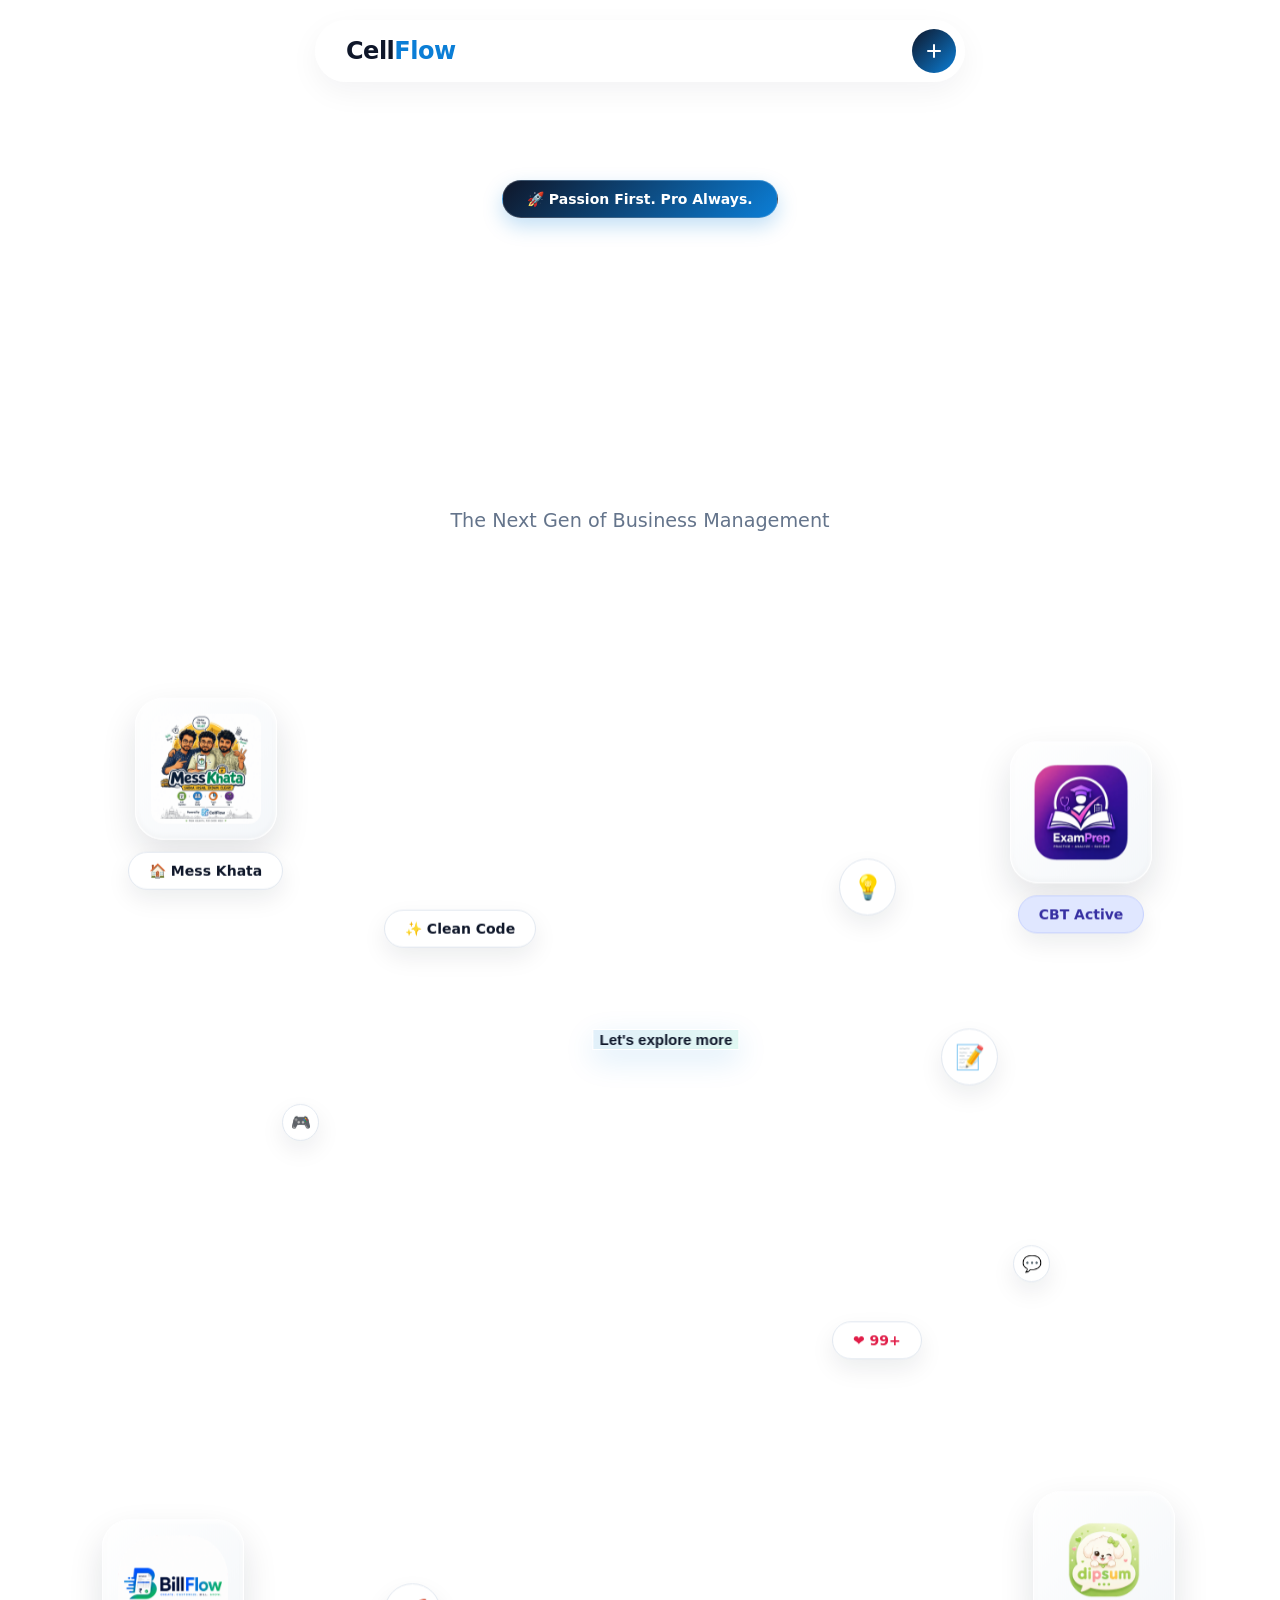
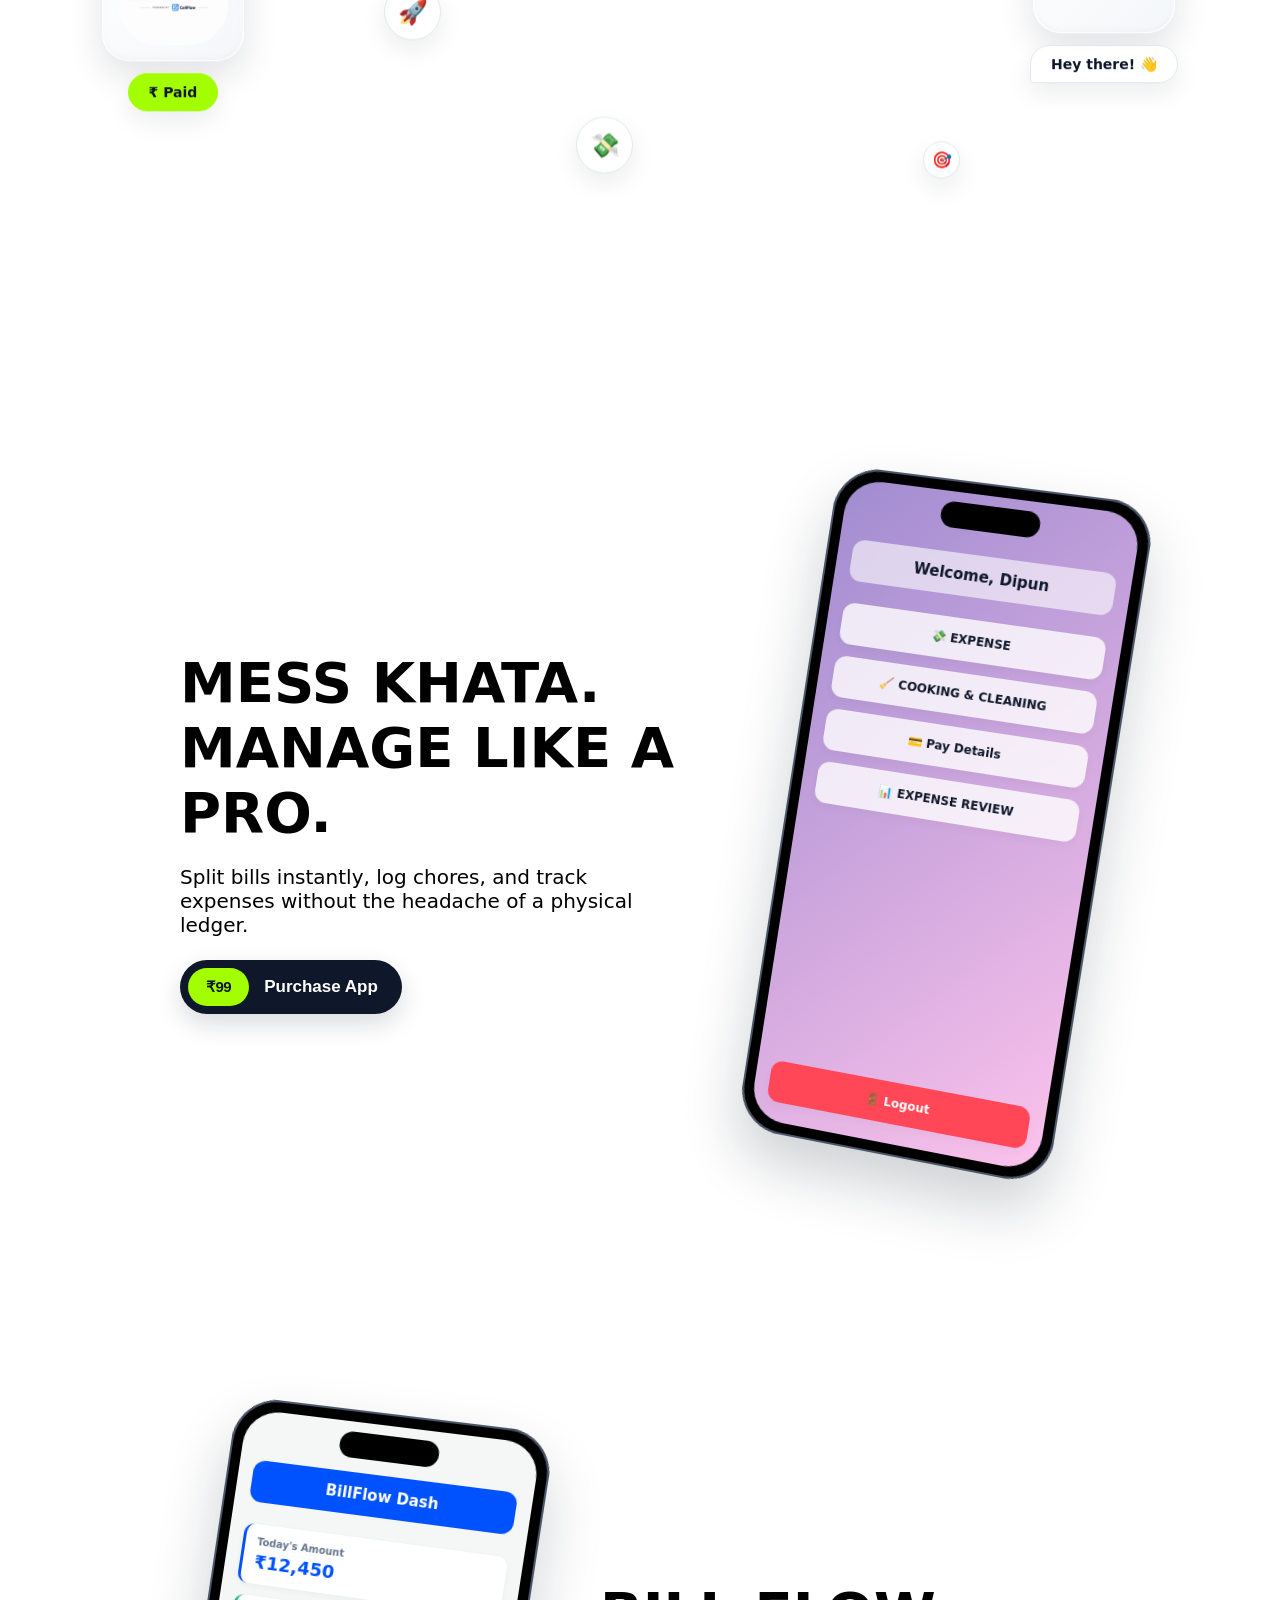
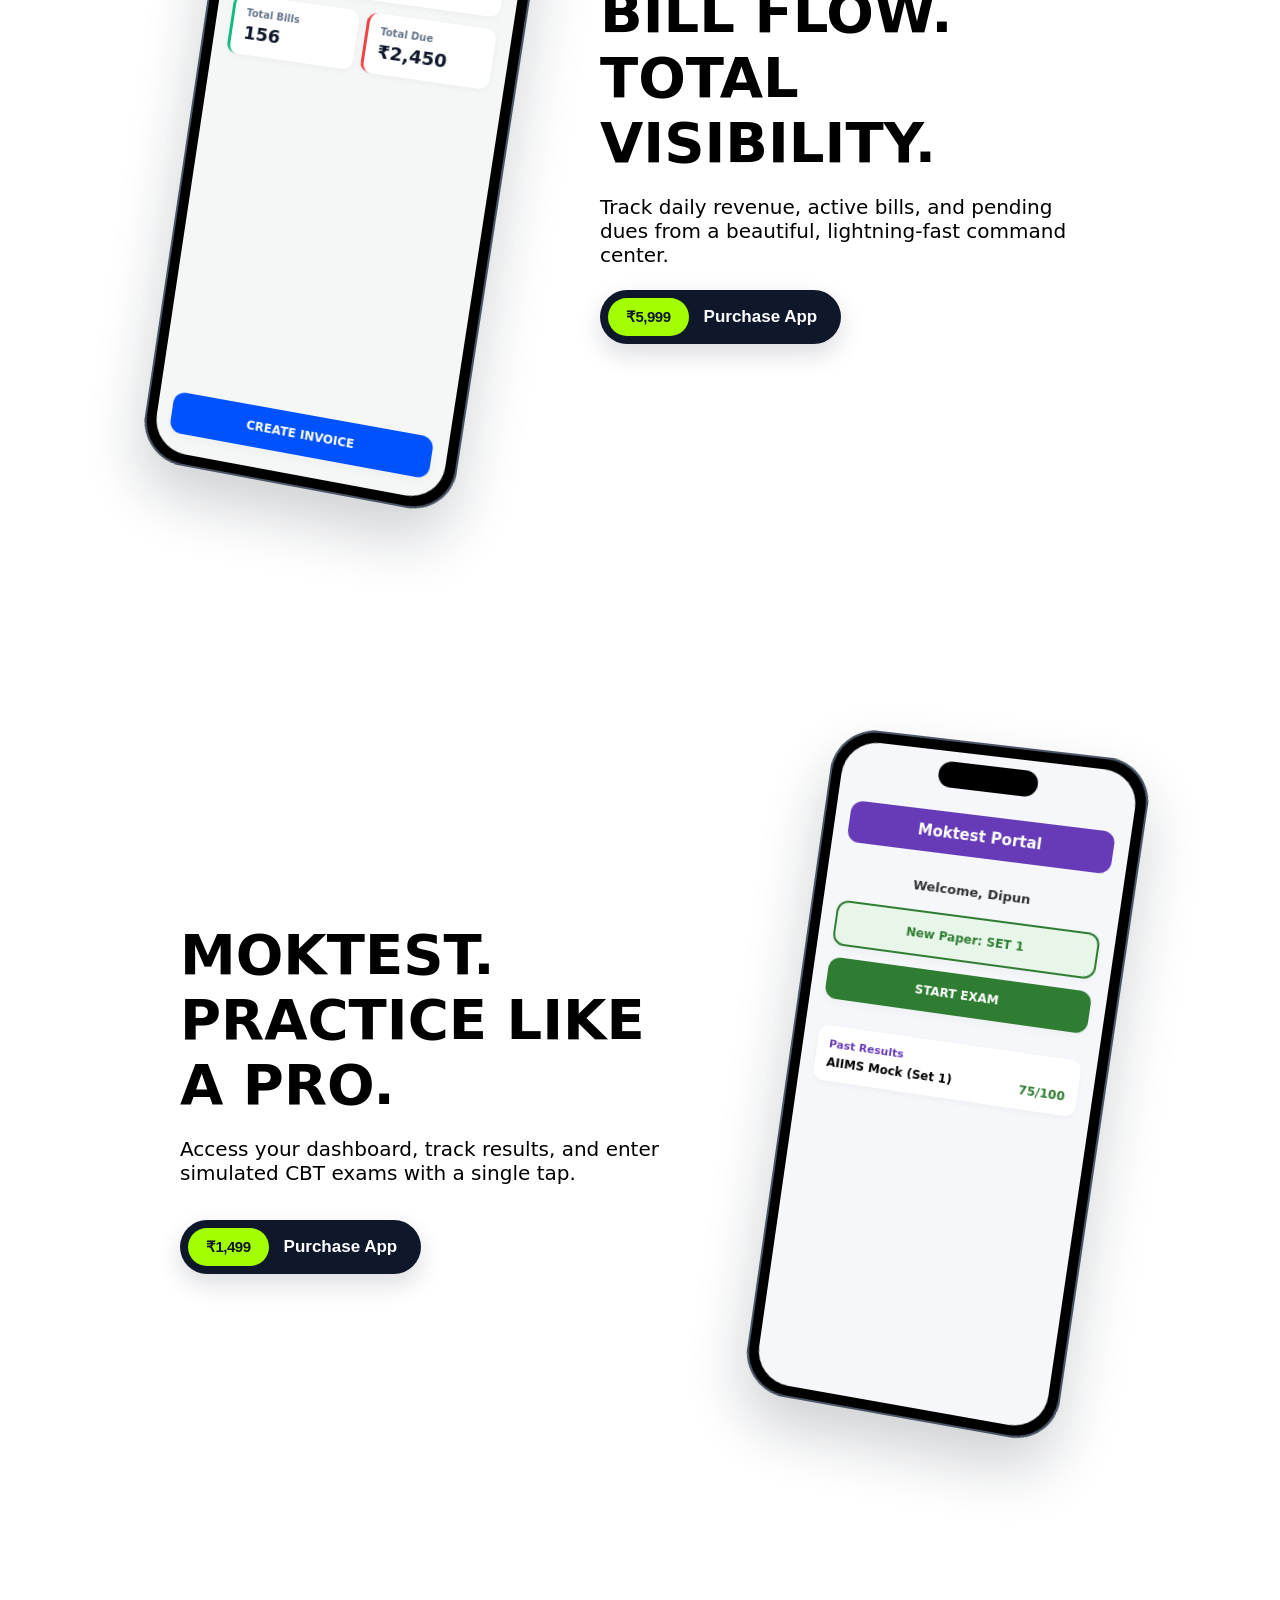
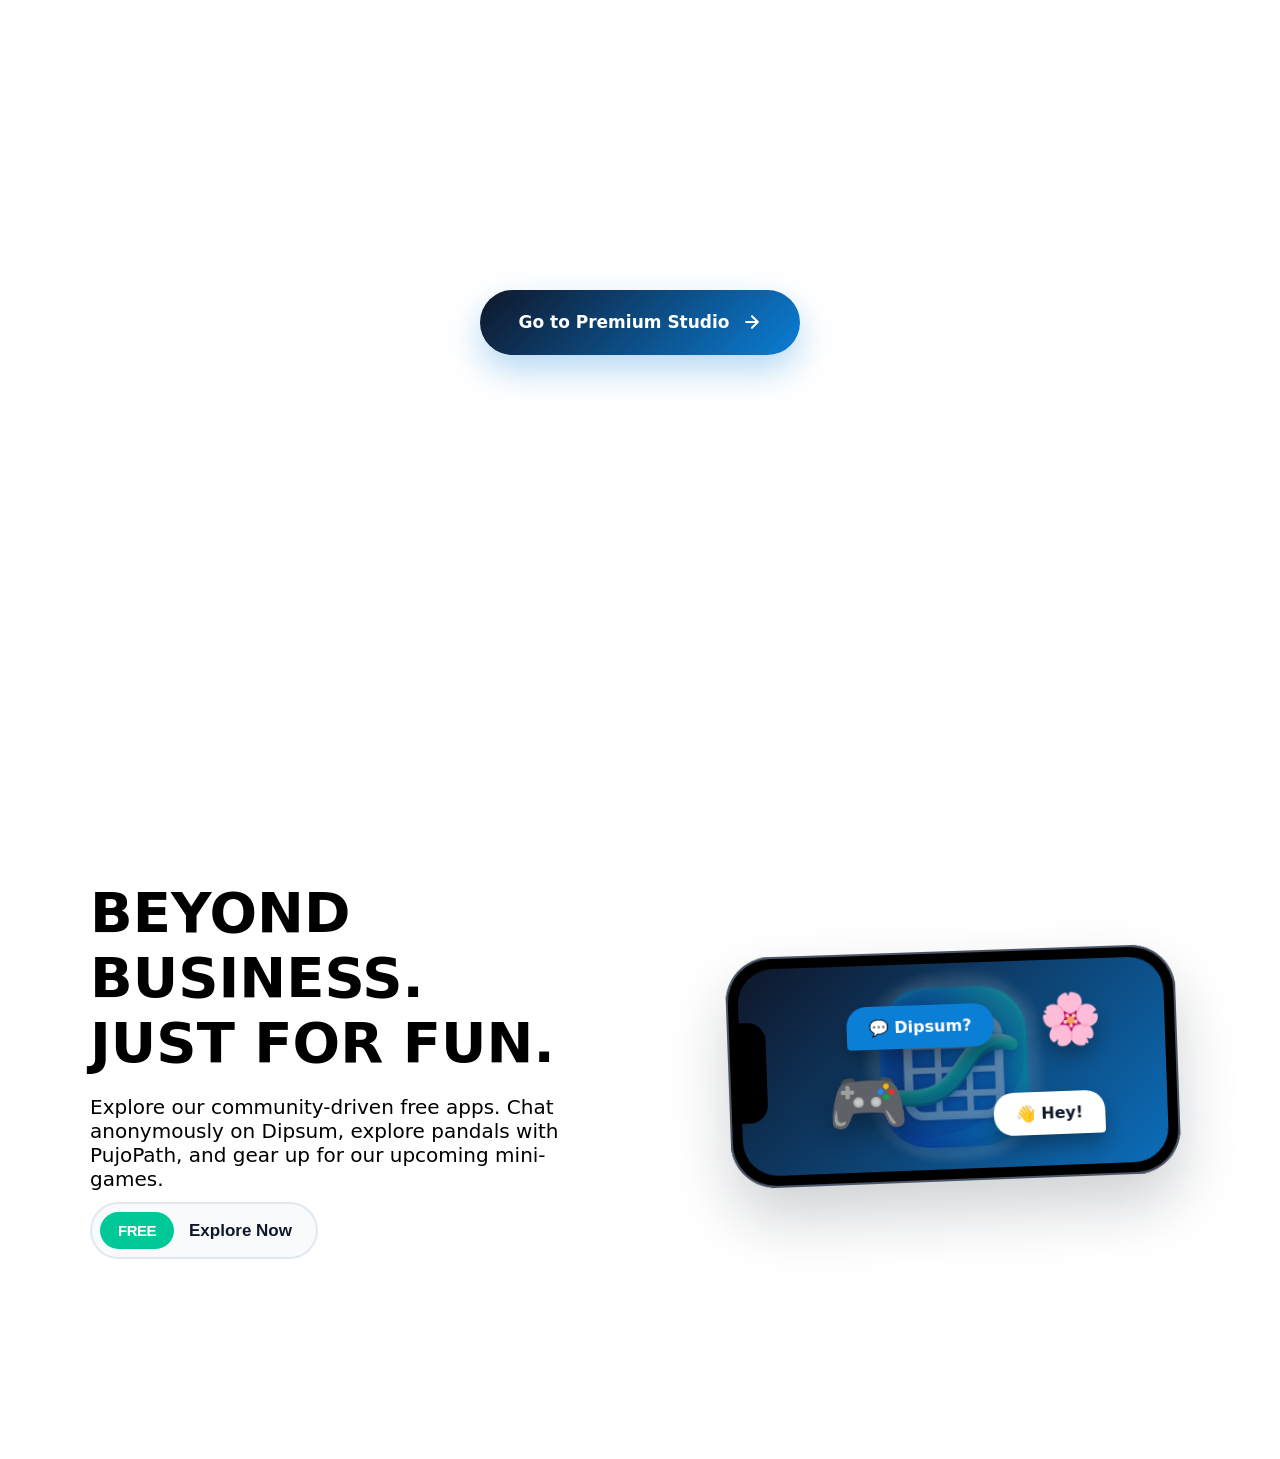
==== index.html @ 916104ba "Update index.html" ====
<!DOCTYPE html>
<html lang="en">
<head>
    <!-- 1. Primary Meta Tags -->
    <meta charset="UTF-8">
    <meta name="viewport" content="width=device-width, initial-scale=1.0, maximum-scale=5.0">
    <title>Cellflow by Dipun | Passionate Web & App Development</title>
    <meta name="title" content="Cellflow by Dipun | Passionate Web & App Development">
    <meta name="description" content="I build minimal, high-performance web applications and progressive web apps (PWAs) like Mess Khata and Bill Flow. Built with passion in Kolkata.">
    <meta name="author" content="Dipun Chakraborty">
    <meta name="keywords" content="Cellflow, Dipun Chakraborty, Web Developer Kolkata, Progressive Web Apps, Mess Khata, Bill Flow, Google Apps Script Developer">
    <meta name="theme-color" content="#ffffff">

    <!-- 2. Favicon -->
    <link rel="icon" type="image/png" href="logo.png">
    <link rel="apple-touch-icon" href="logo.png">

    <!-- 3. Open Graph / Facebook (For rich link previews on WhatsApp, FB, etc.) -->
    <meta property="og:type" content="website">
    <meta property="og:url" content="https://cellflow24.github.io/">
    <meta property="og:title" content="Cellflow by Dipun | Independent Developer">
    <meta property="og:description" content="Explore handcrafted, minimal web applications built for everyday utility.">
    <meta property="og:image" content="https://cellflow24.github.io/logo.png">

    <!-- 4. Twitter -->
    <meta property="twitter:card" content="summary_large_image">
    <meta property="twitter:title" content="Cellflow by Dipun | Independent Developer">
    <meta property="twitter:description" content="Explore handcrafted, minimal web applications built for everyday utility.">
    <meta property="twitter:image" content="https://cellflow24.github.io/logo.png">

    <!-- 5. Stylesheets -->
    <!-- We will link our new minimal CSS file here -->
    <link rel="stylesheet" href="style.css">

    <!-- 6. AI & SEO Structured Data (JSON-LD) -->
    <!-- This tells AI search engines exactly who you are and what you make -->
    <script type="application/ld+json">
    {
      "@context": "https://schema.org",
      "@graph": [
        {
          "@type": "Person",
          "@id": "https://cellflow24.github.io/#person",
          "name": "Dipun Chakraborty",
          "jobTitle": "Independent Software Developer",
          "description": "Passionate developer specializing in web applications and Google Apps Script integrations.",
          "address": {
            "@type": "PostalAddress",
            "addressLocality": "Kolkata",
            "addressCountry": "IN"
          },
          "knowsAbout": ["Progressive Web Apps", "Google Apps Script", "Web Development", "UI/UX Design"]
        },
        {
          "@type": "WebSite",
          "@id": "https://cellflow24.github.io/#website",
          "url": "https://cellflow24.github.io/",
          "name": "Cellflow",
          "description": "A portfolio of high-performance web tools like Mess Khata and Bill Flow.",
          "publisher": {
            "@id": "https://cellflow24.github.io/#person"
          }
        }
      ]
    }
    </script>
</head>
<body>
    <!-- 1. NAVIGATION -->
    <div class="cf-nav-wrapper">
        <nav class="cf-nav-container" id="nav-container">
            <div class="cf-nav-top">
                <!-- Fixed Logo Colors: Navy "Cell" and Blue "Flow" -->
                <div class="cf-logo">
                    <span style="color: var(--cf-navy);">Cell</span><span style="color: var(--cf-blue);">Flow</span>
                </div>
                <button class="cf-nav-toggle" id="nav-toggle" aria-label="Toggle Menu">
                    <span class="cf-icon-plus"></span>
                </button>
            </div>
            
            <div class="cf-nav-menu" id="nav-menu">
                <div class="cf-menu-col">
                    <a href="index.html" class="cf-page-link">Home</a>
                    <!-- Points to the Custom Build state -->
                    <a href="request.html?type=custom" class="cf-page-link">Custom Build</a>
                    <!-- Replaced Pricing with Services, points to Service state -->
                    <a href="request.html?type=service" class="cf-page-link">Services</a>
                </div>
                <div class="cf-menu-col">
                    <div class="cf-menu-label">App Store</div>
                    <a href="appstore.html?filter=premium" class="cf-sub-link cf-page-link">Premium Apps</a>
                    <a href="appstore.html?filter=free" class="cf-sub-link cf-page-link">Free & Fun</a>
                </div>
                <div class="cf-menu-col">
                    <a href="about.html" class="cf-menu-label cf-page-link">Company</a>
                    <a href="about.html#contact" class="cf-sub-link cf-page-link">Contact</a>
                    
                    <!-- SVG Social Icons -->
                    <div class="cf-socials">
                        <!-- Instagram -->
                        <a href="https://www.instagram.com/cellflow24?igsi=MXU5MTR5bnRicXFmcA==" target="_blank" rel="noopener noreferrer" class="cf-social-icon" aria-label="Instagram">
                            <svg viewBox="0 0 24 24" width="22" height="22" stroke="currentColor" stroke-width="2" fill="none" stroke-linecap="round" stroke-linejoin="round">
                                <rect x="2" y="2" width="20" height="20" rx="5" ry="5"></rect>
                                <path d="M16 11.37A4 4 0 1 1 12.63 8 4 4 0 0 1 16 11.37z"></path>
                                <line x1="17.5" y1="6.5" x2="17.51" y2="6.5"></line>
                            </svg>
                        </a>
                        <!-- Facebook -->
                        <a href="https://www.facebook.com/share/1CE8utsk75/" target="_blank" rel="noopener noreferrer" class="cf-social-icon" aria-label="Facebook">
                            <svg viewBox="0 0 24 24" width="22" height="22" stroke="currentColor" stroke-width="2" fill="none" stroke-linecap="round" stroke-linejoin="round">
                                <path d="M18 2h-3a5 5 0 0 0-5 5v3H7v4h3v8h4v-8h3l1-4h-4V7a1 1 0 0 1 1-1h3z"></path>
                            </svg>
                        </a>
                    </div>
                </div>
            </div>
        </nav>
    </div>
    
    <!-- 2. HERO SECTION -->
    <main class="cf-hero">
        <!-- Promotion Badge -->
        <div class="cf-promo-badge">
            🚀 Passion First. Pro Always.
        </div>
    
        <!-- Animated Zappy-Style Motto -->
        <div class="cf-motto-container">
            <div class="cf-motto-slide">Small Ideas.<br>Big Flow.</div>
            <div class="cf-motto-slide">Build. Create.<br>Explore.</div>
            <div class="cf-motto-slide">Passion First.<br>Pro Always.</div>
        </div>
        <span class="motto-sub">The Next Gen of Business Management</span>
    </main>

    <!-- 3. ECOSYSTEM PARALLAX SECTION -->
    <section class="cf-ecosystem">
        
        <!-- Central Core Logo (With Background Glow) -->
        <div class="cf-core-wrapper" id="cf-core-logo">
            <div class="cf-core-glow"></div>
            <img src="logo.png" alt="CellFlow Engine">
        </div>
    
        <!-- Floating Element: Mess Khata -->
        <div class="cf-float-item cf-float-mk" data-speed="0.15">
            <img src="MessKhata-Demo/logo.png" alt="Mess Khata">
            <div class="cf-float-badge">🏠 Mess Khata</div>
        </div>
    
        <!-- Floating Element: Bill Flow -->
        <div class="cf-float-item cf-float-bf" data-speed="-0.1">
            <img src="BillFlow-Demo/logo.png" alt="Bill Flow">
            <div class="cf-float-badge cf-green">₹ Paid</div>
        </div>
    
        <!-- Floating Element: Moktest -->
        <div class="cf-float-item cf-float-mt" data-speed="0.22">
            <img src="Moktest-Demo/logo.png" alt="Moktest">
            <div class="cf-float-badge cf-purple">CBT Active</div>
        </div>
    
        <!-- Floating Element: Dipsum Chat (Fixed Path) -->
        <div class="cf-float-item cf-float-dp" data-speed="-0.18">
            <img src="dipsum-logo.png" alt="Dipsum Chat" onerror="this.src='logo.png'">
            <div class="cf-chat-bubble">Hey there! 👋</div>
        </div>

        <!-- Extra Decorative Floating Elements -->
        <div class="cf-float-item cf-decor cf-decor-1" data-speed="0.28">
            <div class="cf-float-badge">✨ Clean Code</div>
        </div>
        <div class="cf-float-item cf-decor cf-decor-2" data-speed="-0.15">
            <div class="cf-float-badge" style="color: #E11D48;">❤️ 99+</div>
        </div>
        
        <!-- Rotating Emoji Bubbles -->
        <div class="cf-float-item cf-decor cf-decor-3" data-speed="0.35">
            <div class="cf-icon-bubble cf-spin-cw">🚀</div>
        </div>
        <div class="cf-float-item cf-decor cf-decor-4" data-speed="-0.25">
            <div class="cf-icon-bubble cf-spin-ccw">💡</div>
        </div>
        <div class="cf-float-item cf-decor cf-decor-5" data-speed="0.18">
            <div class="cf-icon-bubble cf-spin-cw cf-small-bubble">🎮</div>
        </div>
        <div class="cf-float-item cf-decor cf-decor-6" data-speed="-0.2">
            <div class="cf-icon-bubble cf-spin-ccw">📝</div>
        </div>
        <div class="cf-float-item cf-decor cf-decor-7" data-speed="0.12">
            <div class="cf-icon-bubble cf-spin-cw">💸</div>
        </div>
        <div class="cf-float-item cf-decor cf-decor-8" data-speed="-0.1">
            <div class="cf-icon-bubble cf-spin-ccw cf-small-bubble">💬</div>
        </div>
        <div class="cf-float-item cf-decor cf-decor-9" data-speed="0.22">
            <div class="cf-icon-bubble cf-spin-cw cf-small-bubble">🎯</div>
        </div>
    </section>

    <!-- 4. MOBILE APP SHOWCASE (Mobile First Design) -->
    <section class="cf-mobile-showcase">
        
        <!-- NEW PREMIUM WATER DROP MENU -->
        <div class="cf-water-menu-container" id="cf-water-menu">
            <!-- Expandable Options List -->
            <!-- Expandable Options List -->
            <div class="cf-water-options" id="cf-water-options">
                <a href="faq.html" class="cf-water-opt cf-page-link">❓ FAQ</a>
                <a href="https://wa.me/917501230257" target="_blank" class="cf-water-opt wa-opt">💬 Direct Chat</a>
                <a href="mailto:cellflow24@gmail.com" class="cf-water-opt email-opt">✉️ Email Us</a>
                
                <!-- Updated links here: -->
                <a href="appstore.html?filter=premium" class="cf-water-opt cf-page-link">🛒 Purchase App</a>
                <a href="request.html?type=custom" class="cf-water-opt cf-page-link">🛠️ Custom Built</a>
                
                <a href="appstore.html?filter=free" class="cf-water-opt cf-page-link">🎮 Play Free Games</a>
            </div>
            <!-- Morphing Button -->
            <button class="cf-water-btn" id="cf-water-btn">
                <div class="cf-water-fluid"></div>
                <span class="cf-water-text" id="cf-water-text">Let's explore more</span>
                <span class="cf-water-icon" id="cf-water-icon">👋</span>
            </button>
        </div>

        <!-- APP 1: MESS KHATA -->
        <div class="cf-app-block reveal-block">
            <div class="cf-giant-phone" onclick="window.location.href='MessKhata-Demo/index.html'">
                <div class="cf-phone-notch"></div>
                <div class="cf-phone-screen" style="background: linear-gradient(135deg, #a18cd1 0%, #fbc2eb 100%);">
                    
                    <!-- MK Slide 1: Home -->
                    <div class="cf-css-ui cf-slide active">
                        <h4 class="ui-title">Welcome, Dipun</h4>
                        <div class="ui-btn">💸 EXPENSE</div>
                        <div class="ui-btn">🧹 COOKING & CLEANING</div>
                        <div class="ui-btn">💳 Pay Details</div>
                        <div class="ui-btn">📊 EXPENSE REVIEW</div>
                        <div class="ui-btn-red" style="margin-top: auto;">🚪 Logout</div>
                    </div>
                    
                    <!-- MK Slide 2: Expense -->
                    <div class="cf-css-ui cf-slide">
                        <h4 class="ui-title">💸 Add Expense</h4>
                        <div class="ui-card" style="padding: 15px;">
                            <div style="font-size: 14px; color: #64748B; font-weight: bold;">Dinner</div>
                            <div style="font-size: 26px; font-weight: 900; color: #00b050; margin-top: 5px;">₹ 450</div>
                        </div>
                        <div class="ui-btn-red" style="margin-top: auto;">SAVE EXPENSE</div>
                    </div>

                    <!-- MK Slide 3: Chat -->
                    <div class="cf-css-ui cf-slide">
                        <h4 class="ui-title">💬 Live Chat</h4>
                        <div class="ui-card" style="width: 75%; align-self: flex-start; border-radius: 4px 16px 16px 16px;">Are you adding the grocery bill?</div>
                        <div class="ui-card" style="width: 75%; align-self: flex-end; background: #ff6b81; color: white; border-radius: 16px 4px 16px 16px;">Yes, doing it right now! 💸</div>
                        <div class="ui-card" style="width: 75%; align-self: flex-start; border-radius: 4px 16px 16px 16px;">Perfect, thanks.</div>
                        <div style="background: rgba(255,255,255,0.8); padding: 12px; border-radius: 20px; font-size: 12px; margin-top: auto; font-weight: bold; color: #7f8fa6;">Type a message...</div>
                    </div>

                </div>
            </div>
            
            <!-- Replace the old cf-app-text-wrapper with this -->
            <div class="cf-app-content">
                <div class="cf-app-text-wrapper">
                    <div class="cf-text-slide active">
                        <h2>MESS KHATA.<br>MANAGE LIKE A PRO.</h2>
                        <p>Split bills instantly, log chores, and track expenses without the headache of a physical ledger.</p>
                    </div>
                    <div class="cf-text-slide">
                        <h2>LIVE EXPENSE.<br>ZERO CONFUSION.</h2>
                        <p>Log daily expenses, select who pays for what, and let our algorithm calculate the exact balances instantly.</p>
                    </div>
                    <div class="cf-text-slide">
                        <h2>LIVE CHAT.<br>STAY IN THE LOOP.</h2>
                        <p>Communicate seamlessly with your roommates or PG manager through the built-in interactive chat system.</p>
                    </div>
                </div>
                <!-- The Premium Pricing Pill -->
                <a href="request.html?type=order&app=Mess%20Khata" class="cf-page-link" style="text-decoration: none;">
                    <button class="cf-premium-btn">
                        <div class="cf-price-pill">₹99</div>
                        <span>Purchase App</span>
                    </button>
                </a>
            </div>
        </div>

        <!-- APP 2: BILL FLOW -->
        <div class="cf-app-block reveal-block">
            <div class="cf-giant-phone" onclick="window.location.href='BillFlow-Demo/index.html'">
                <div class="cf-phone-notch"></div>
                <div class="cf-phone-screen" style="background: #0A192F;">
                    
                    <!-- BF Slide 1: Dash -->
                    <div class="cf-css-ui cf-slide active" style="background: #F4F7F6; padding-top: 50px;">
                        <h4 class="ui-title" style="background: #0052FF; color: white;">BillFlow Dash</h4>
                        <div class="ui-card" style="border-left: 3px solid #0052FF;">
                            <span class="ui-label">Today's Amount</span>
                            <strong class="ui-value" style="color: #0052FF;">₹12,450</strong>
                        </div>
                        <div style="display: grid; grid-template-columns: 1fr 1fr; gap: 8px;">
                            <div class="ui-card" style="border-left: 3px solid #10B981;">
                                <span class="ui-label">Total Bills</span>
                                <strong class="ui-value">156</strong>
                            </div>
                            <div class="ui-card" style="border-left: 3px solid #EF4444;">
                                <span class="ui-label">Total Due</span>
                                <strong class="ui-value">₹2,450</strong>
                            </div>
                        </div>
                        <div class="ui-btn" style="background: #0052FF; color: white; margin-top: auto;">CREATE INVOICE</div>
                    </div>

                    <!-- BF Slide 2: Billing -->
                    <div class="cf-css-ui cf-slide" style="background: #F4F7F6; padding-top: 50px;">
                        <h4 class="ui-title" style="background: white; color: #0A192F; border: 1px solid #CBD5E1;">New Invoice</h4>
                        <div class="ui-card">
                            <div style="font-size: 11px; color: #64748B; margin-bottom: 8px;">Customer: SK MD Asib</div>
                            <div style="border-bottom: 1px dashed #CBD5E1; padding-bottom: 8px; margin-bottom: 8px; font-size: 12px; font-weight: bold;">
                                <div style="display: flex; justify-content: space-between; margin-bottom: 4px;"><span>Premium Setup</span><span>₹5999</span></div>
                                <div style="display: flex; justify-content: space-between;"><span>Cloud Hosting</span><span>₹1998</span></div>
                            </div>
                            <div style="display: flex; justify-content: space-between; font-size: 14px; color: #0052FF; font-weight: 900;"><span>Payable:</span><span>₹7,997</span></div>
                        </div>
                        <div class="ui-btn" style="background: #10B981; color: white; margin-top: auto;">SAVE & GENERATE</div>
                    </div>

                    <!-- BF Slide 3: Due Tracking -->
                    <div class="cf-css-ui cf-slide" style="background: #F4F7F6; padding-top: 50px;">
                        <h4 class="ui-title" style="background: #0A192F; color: white;">Due Bills Tracker</h4>
                        <div class="ui-card">
                            <div style="display: flex; justify-content: space-between; font-size: 12px; margin-bottom: 5px;"><strong>Rahul Sharma</strong><span style="color: #64748B;">INV-0012</span></div>
                            <div style="display: flex; justify-content: space-between; align-items: center;"><strong style="color: #EF4444; font-size: 14px;">Due: ₹1,500</strong><div style="background: #0052FF; color: white; padding: 6px 12px; border-radius: 6px; font-size: 10px; font-weight: bold;">Clear Due</div></div>
                        </div>
                        <div class="ui-card">
                            <div style="display: flex; justify-content: space-between; font-size: 12px; margin-bottom: 5px;"><strong>Agropoti Store</strong><span style="color: #64748B;">INV-0015</span></div>
                            <div style="display: flex; justify-content: space-between; align-items: center;"><strong style="color: #EF4444; font-size: 14px;">Due: ₹450</strong><div style="background: #0052FF; color: white; padding: 6px 12px; border-radius: 6px; font-size: 10px; font-weight: bold;">Clear Due</div></div>
                        </div>
                    </div>

                </div>
            </div>

            <!-- Replace the old cf-app-text-wrapper with this -->
            <div class="cf-app-content">
                <div class="cf-app-text-wrapper">
                    <div class="cf-text-slide active">
                        <h2>BILL FLOW.<br>TOTAL VISIBILITY.</h2>
                        <p>Track daily revenue, active bills, and pending dues from a beautiful, lightning-fast command center.</p>
                    </div>
                    <div class="cf-text-slide">
                        <h2>3-TAP BILLING.<br>ZERO FRICTION.</h2>
                        <p>Search your pre-saved inventory, apply custom GST, and generate a secure bill in seconds with our optimized POS flow.</p>
                    </div>
                    <div class="cf-text-slide">
                        <h2>DUE TRACKER.<br>NEVER LOSE A RUPEE.</h2>
                        <p>Easily search for partially paid bills. With one tap, record balance payments and clear invoices instantly.</p>
                    </div>
                </div>
                <!-- The Premium Pricing Pill -->
                <a href="request.html?type=order&app=Bill%20Flow" class="cf-page-link" style="text-decoration: none;">
                    <button class="cf-premium-btn">
                        <div class="cf-price-pill">₹5,999</div>
                        <span>Purchase App</span>
                    </button>
                </a>
            </div>
        </div>

        <!-- APP 3: MOKTEST -->
        <div class="cf-app-block reveal-block">
            <div class="cf-giant-phone" onclick="window.location.href='Moktest-Demo/index.html'">
                <div class="cf-phone-notch"></div>
                <div class="cf-phone-screen" style="background: #f5f7fb;">
                    
                    <!-- MT Slide 1: Dash -->
                    <div class="cf-css-ui cf-slide active">
                        <h4 class="ui-title" style="background: #673ab7; color: white;">Moktest Portal</h4>
                        <div style="text-align:center; margin: 5px 0; color: #333; font-size: 13px;"><b>Welcome, Dipun</b></div>
                        <div class="ui-btn" style="background: #e8f5e9; color: #2e7d32; border: 2px solid #2e7d32;">New Paper: SET 1</div>
                        <div class="ui-btn" style="background: #2e7d32; color: white;">START EXAM</div>
                        <div class="ui-card" style="margin-top: 15px;">
                            <div style="font-size:11px; color:#673ab7; font-weight:bold; margin-bottom:5px;">Past Results</div>
                            <div style="display:flex; justify-content:space-between; font-size:12px; font-weight:bold;"><span>AIIMS Mock (Set 1)</span><span style="color:#2e7d32;">75/100</span></div>
                        </div>
                    </div>

                    <!-- MT Slide 2: Exam -->
                    <div class="cf-css-ui cf-slide">
                        <div style="background: #4a148c; color: white; padding: 12px; text-align: center; border-radius: 8px; font-weight: bold; font-size: 15px; margin-bottom: 10px;">Time Left: 89:45</div>
                        <div class="ui-card" style="font-weight: bold; font-size: 13px;">
                            <p style="margin: 0 0 10px 0; color: #333;">Q1. Sandbox Demo Question?</p>
                            <p style="margin: 6px 0; color: #64748B;">○ Option A</p>
                            <p style="margin: 6px 0; color: #64748B;">○ Option B</p>
                            <p style="margin: 6px 0; color: #673ab7;">◉ Option C</p>
                        </div>
                        <div class="ui-btn" style="background: #673ab7; color: white; margin-top: auto;">Submit Exam</div>
                    </div>

                    <!-- MT Slide 3: Result -->
                    <div class="cf-css-ui cf-slide">
                        <h4 class="ui-title" style="background: white; color: #4a148c; border: 2px solid #4a148c;">Exam Complete!</h4>
                        <div style="text-align: center; margin: 30px 0;">
                            <div style="font-size: 38px; color: #2e7d32; font-weight: 900;">75 <span style="font-size: 20px; color: #ccc;">/ 100</span></div>
                            <div style="font-size: 12px; color: #666; margin-top: 5px; font-weight: bold;">AIIMS CBT Demo - SET 1</div>
                        </div>
                        <div class="ui-btn" style="background: #1976d2; color: white; margin-top: auto;">Download PDF Report</div>
                    </div>

                </div>
            </div>

            <!-- Replace the old cf-app-text-wrapper with this -->
            <div class="cf-app-content">
                <div class="cf-app-text-wrapper">
                    <div class="cf-text-slide active">
                        <h2>MOKTEST.<br>PRACTICE LIKE A PRO.</h2>
                        <p>Access your dashboard, track results, and enter simulated CBT exams with a single tap.</p>
                    </div>
                    <div class="cf-text-slide">
                        <h2>LIVE EXAM TIMER.<br>STRICT & FLEXIBLE.</h2>
                        <p>Experience a true CBT environment with auto-submitting blocks, or switch to flexible mode to view all questions at once.</p>
                    </div>
                    <div class="cf-text-slide">
                        <h2>INSTANT PDF SCORING.<br>ZERO WAIT TIME.</h2>
                        <p>Get your score calculated instantly upon submission, complete with a detailed, branded PDF scorecard.</p>
                    </div>
                </div>
                <!-- The Premium Pricing Pill -->
                <a href="request.html?type=order&app=Moktest%20Simulator" class="cf-page-link" style="text-decoration: none;">
                    <button class="cf-premium-btn">
                        <div class="cf-price-pill">₹1,499</div>
                        <span>Purchase App</span>
                    </button>
                </a>
            </div>
        </div>

        <!-- PREMIUM STUDIO SQUEEZE TEASER (Bridging to App Store) -->
        <div class="cf-morph-wrapper reveal-block">
            <!-- Added the ?filter=premium parameter -->
            <a href="appstore.html?filter=premium" class="cf-squeeze-btn cf-page-link">
                
                <!-- Ghost Elements (Looks like an upcoming app loading) -->
                <div class="cf-ghost-phone"></div>
                <div class="cf-ghost-lines"></div>
                
                <!-- Final Button Content (Hidden initially) -->
                <span class="cf-squeeze-text">Go to Premium Studio</span>
                <svg class="cf-squeeze-arrow" width="20" height="20" viewBox="0 0 24 24" fill="none" stroke="currentColor" stroke-width="2.5" stroke-linecap="round" stroke-linejoin="round">
                    <path d="M5 12h14M12 5l7 7-7 7"/>
                </svg>
                
            </a>
        </div>
        
        <!-- APP 4: FREE ZONE (CSS VIDEO) -->
        <div class="cf-app-block reveal-block">
            
            <!-- The CSS Video Phone (Now perfectly centered) -->
            <div class="cf-giant-phone cf-horizontal-phone">
                <div class="cf-phone-notch cf-notch-landscape"></div>
                <!-- Dark, vibrant background for the "video" -->
                <div class="cf-phone-screen cf-free-screen">
                    
                    <!-- Fixed Company Logo Background -->
                    <img src="logo.png" alt="CellFlow Background" class="cf-vid-logo-bg">
                    
                    <!-- Premium Animated CSS Video Elements -->
                    <!-- 1. Chat Sequence -->
                    <div class="cf-vid-element cf-vid-chat1">👋 Hey!</div>
                    <div class="cf-vid-element cf-vid-chat2">💬 Dipsum?</div>
                    
                    <!-- 2. Gaming Sequence -->
                    <div class="cf-vid-element cf-vid-game">🎮</div>
                    <div class="cf-vid-element cf-vid-ghost">👾</div>
                    
                    <!-- 3. PujoPath Element -->
                    <div class="cf-vid-element cf-vid-flower">🌸</div>

                </div>
            </div>

            <div class="cf-app-content">
                <div class="cf-app-text-wrapper">
                    <div class="cf-text-slide active" style="visibility: visible;">
                        <h2>BEYOND BUSINESS.<br>JUST FOR FUN.</h2>
                        <p>Explore our community-driven free apps. Chat anonymously on Dipsum, explore pandals with PujoPath, and gear up for our upcoming mini-games.</p>
                    </div>
                </div>
                
                <!-- Wrapped the button in an anchor link -->
                <a href="appstore.html?filter=free" class="cf-page-link" style="text-decoration: none;">
                    <button class="cf-premium-btn cf-free-btn">
                        <div class="cf-price-pill cf-free-pill">FREE</div>
                        <span>Explore Now</span>
                    </button>
                </a>
            </div>
        </div>
        
    </section>
    
    <script src="script.js"></script>
</body>
</html>
---- style.css ----
:root {
    --cf-blue: #0B7ED6;
    --cf-teal: #00C896;
    --cf-navy: #0F172A;
    --cf-light: #F8FAFC;
    --cf-border: #E2E8F0;
    --cf-neon: #a3ff00; /* Zappy-style neon green for the badge */
}

body {
    margin: 0;
    font-family: 'Segoe UI', system-ui, sans-serif;
    background-color: #ffffff; /* Stark white background for contrast */
    padding-top: 120px; 
    overflow-x: hidden;
}

/* =========================================
   1. NAVIGATION (Premium Glassmorphism)
========================================= */
.cf-nav-wrapper {
    position: fixed;
    top: 20px;
    left: 50%;
    transform: translateX(-50%);
    width: 90%;
    max-width: 650px;
    z-index: 1000;
}

/* Glassmorphism Container */
.cf-nav-container {
    background: rgba(255, 255, 255, 0.35); /* Much more transparent */
    backdrop-filter: blur(12px); /* A softer, minimal blur */
    -webkit-backdrop-filter: blur(12px); /* For Safari */
    border: 1px solid rgba(255, 255, 255, 0.6);
    border-radius: 40px; 
    box-shadow: 0 10px 30px rgba(15, 23, 42, 0.05);
    overflow: hidden;
    transition: all 0.5s cubic-bezier(0.25, 1, 0.5, 1);
}

/* Keeps it highly transparent even when opened */
.cf-nav-container.open {
    background: rgba(255, 255, 255, 0.45); /* Still transparent so you see the blur */
    border-radius: 28px;
    box-shadow: 0 20px 50px rgba(15, 23, 42, 0.1);
}

.cf-nav-top {
    display: flex;
    justify-content: space-between;
    align-items: center;
    padding: 8px 8px 8px 30px;
}

.cf-logo {
    font-size: 24px;
    font-weight: 900;
    letter-spacing: -0.5px;
}

/* CellFlow Branded Toggle Button */
.cf-nav-toggle {
    width: 44px;
    height: 44px;
    border-radius: 50%;
    background: linear-gradient(135deg, var(--cf-navy) 0%, var(--cf-blue) 100%);
    border: none;
    cursor: pointer;
    display: flex;
    justify-content: center;
    align-items: center;
    transition: transform 0.5s cubic-bezier(0.34, 1.56, 0.64, 1), background 0.3s;
}

/* Turns light grey when opened */
.cf-nav-container.open .cf-nav-toggle {
    transform: rotate(45deg);
    background: #f1f5f9; 
}

.cf-icon-plus {
    position: relative;
    width: 14px;
    height: 14px;
    pointer-events: none; 
}

/* White plus lines */
.cf-icon-plus::before, .cf-icon-plus::after {
    content: '';
    position: absolute;
    background-color: #ffffff; 
    border-radius: 2px;
    transition: background-color 0.3s;
}

.cf-icon-plus::before { top: 50%; left: 0; right: 0; height: 2px; transform: translateY(-50%); }
.cf-icon-plus::after { left: 50%; top: 0; bottom: 0; width: 2px; transform: translateX(-50%); }

/* Dark lines when it turns into an 'X' */
.cf-nav-container.open .cf-icon-plus::before,
.cf-nav-container.open .cf-icon-plus::after {
    background-color: var(--cf-navy);
}

/* Mobile First: Stacked Menu */
.cf-nav-menu {
    display: flex;
    flex-direction: column; /* Stacks items vertically on phone */
    gap: 25px;
    padding: 0 30px;
    max-height: 0; 
    opacity: 0;
    visibility: hidden;
    transition: all 0.5s cubic-bezier(0.25, 1, 0.5, 1);
}

/* Desktop: Side-by-side columns */
@media (min-width: 851px) {
    .cf-nav-menu {
        display: grid;
        grid-template-columns: 1fr 1fr 1fr;
        gap: 20px;
    }
}

.cf-nav-container.open .cf-nav-menu {
    max-height: 450px; 
    opacity: 1;
    visibility: visible;
    padding: 10px 30px 35px 30px;
}

/* Cascading Fade-In Animation for Menu Items */
.cf-menu-col { 
    display: flex; 
    flex-direction: column; 
    gap: 12px; 
    opacity: 0;
    transform: translateY(10px);
    transition: opacity 0.4s ease, transform 0.4s cubic-bezier(0.25, 1, 0.5, 1);
}

.cf-nav-container.open .cf-menu-col {
    opacity: 1;
    transform: translateY(0);
}

/* Staggers the items sliding up */
.cf-nav-container.open .cf-menu-col:nth-child(1) { transition-delay: 0.1s; }
.cf-nav-container.open .cf-menu-col:nth-child(2) { transition-delay: 0.15s; }
.cf-nav-container.open .cf-menu-col:nth-child(3) { transition-delay: 0.2s; }

/* =========================================
   MENU TYPOGRAPHY & SOCIAL ICONS
========================================= */

/* Primary Links (Home, Custom Build, Pricing) */
.cf-menu-col > a:not(.cf-sub-link):not(.cf-menu-label) {
    text-decoration: none;
    color: var(--cf-navy);
    font-weight: 900;
    font-size: 18px; /* Slightly larger and bolder */
    text-transform: uppercase;
    letter-spacing: -0.5px;
    transition: color 0.3s ease, transform 0.3s cubic-bezier(0.25, 1, 0.5, 1);
    transform-origin: left center;
}

.cf-menu-col > a:not(.cf-sub-link):not(.cf-menu-label):hover {
    color: var(--cf-blue);
    transform: translateX(6px); /* Premium sliding indent on hover */
}

/* Section Labels (Download, Company) */
.cf-menu-label {
    font-size: 13px;
    color: #94A3B8;
    margin-bottom: 6px;
    font-weight: 700;
    text-transform: uppercase;
    letter-spacing: 1px; /* Wide tracking for modern look */
    text-decoration: none;
    cursor: default;
}

/* Make Company label clickable & animated */
a.cf-menu-label {
    cursor: pointer;
    transition: color 0.3s ease;
}
a.cf-menu-label:hover { color: var(--cf-blue); }

/* Secondary Links (Mess Khata, Contact, etc.) */
.cf-sub-link {
    font-weight: 600;
    font-size: 16px;
    color: #64748B;
    text-decoration: none;
    transition: color 0.3s ease;
}

.cf-sub-link:hover {
    color: var(--cf-navy); /* Darkens sharply on hover for contrast */
}

/* SVG Social Icons */
.cf-socials {
    display: flex;
    gap: 18px;
    margin-top: 8px;
}

.cf-social-icon {
    color: #64748B;
    display: flex;
    align-items: center;
    justify-content: center;
    transition: color 0.3s ease, transform 0.3s cubic-bezier(0.34, 1.56, 0.64, 1);
}

.cf-social-icon:hover {
    color: var(--cf-blue);
    transform: translateY(-3px) scale(1.1); /* Gentle pop upward */
}

/* =========================================
   2. HERO SECTION
========================================= */
.cf-hero {
    display: flex;
    flex-direction: column;
    align-items: center;
    text-align: center;
    padding: 60px 20px 20px;
}

/* Promo Badge (CellFlow Branded) */
.cf-promo-badge {
    background: linear-gradient(135deg, var(--cf-navy) 0%, var(--cf-blue) 100%);
    color: #ffffff;
    font-weight: 800;
    font-size: 14px;
    padding: 10px 24px;
    border-radius: 30px;
    display: inline-block;
    margin-bottom: 40px;
    box-shadow: 0 8px 20px rgba(11, 126, 214, 0.25);
    border: 1px solid rgba(255, 255, 255, 0.2);
    animation: popIn 0.8s cubic-bezier(0.34, 1.56, 0.64, 1) forwards;
}

/* Zappy-Style Text Slider Container */
.cf-motto-container {
    position: relative;
    /* Dynamically sizes height based on font size to prevent overlapping */
    height: calc(clamp(3rem, 8vw, 6rem) * 2.2); 
    width: 100%;
    margin-bottom: 20px;
    overflow: hidden; /* Keeps the text invisible until it slides into the box */
}

/* The Sliding Text Layers */
.cf-motto-slide {
    position: absolute;
    top: 0;
    left: 0;
    width: 100%;
    font-size: clamp(3rem, 8vw, 6rem);
    font-weight: 900;
    color: var(--cf-navy);
    line-height: 1.1;
    letter-spacing: -2px;
    
    /* Starts hidden and pushed down */
    opacity: 0;
    transform: translateY(100%); 
    animation: zappyCycle 9s infinite cubic-bezier(0.25, 1, 0.5, 1);
}

/* Staggering the timing so they play sequentially (3 seconds each) */
.cf-motto-slide:nth-child(1) { animation-delay: 0s; }
.cf-motto-slide:nth-child(2) { animation-delay: 3s; }
.cf-motto-slide:nth-child(3) { animation-delay: 6s; }

/* The Snappy Keyframe Animation */
@keyframes zappyCycle {
    0%, 5% { opacity: 0; transform: translateY(100%); } /* Quick slide in */
    10%, 28% { opacity: 1; transform: translateY(0); } /* Hold in place */
    33%, 100% { opacity: 0; transform: translateY(-100%); } /* Quick slide out up */
}

/* Delay the second line for the Zappy-style text effect */
.motto-line:nth-child(2) {
    animation-delay: 0.2s;
}

.motto-sub {
    display: block;
    font-size: 1.2rem;
    font-weight: 500;
    color: #64748B;
    margin-top: 20px;
    letter-spacing: 0;
    opacity: 0;
    animation: fadeUp 0.8s ease forwards 0.4s;
}

/* Decorative Icon Bubbles */
.cf-icon-bubble {
    background: #ffffff;
    font-size: 20px;
    width: 45px;
    height: 45px;
    display: flex;
    align-items: center;
    justify-content: center;
    border-radius: 50%;
    box-shadow: 0 8px 20px rgba(15, 23, 42, 0.06);
    border: 1px solid var(--cf-border);
}

/* Ensure decor doesn't block clicks */
.cf-decor {
    pointer-events: none;
    z-index: 1;
}

/* Adjust Central Logo initial state for the new zoom fade */
.cf-core-wrapper {
    position: relative;
    width: 250px;
    height: 250px;
    z-index: 5;
    will-change: transform, opacity;
    transform-origin: center center;
}
/* Animations */
@keyframes popIn {
    0% { opacity: 0; transform: scale(0.8) translateY(10px); }
    100% { opacity: 1; transform: scale(1) translateY(0); }
}

@keyframes fadeUp {
    0% { opacity: 0; transform: translateY(20px); }
    100% { opacity: 1; transform: translateY(0); }
}

/* =========================================
   3. ECOSYSTEM PARALLAX SECTION
========================================= */
.cf-ecosystem {
    position: relative;
    width: 100%;
    min-height: 130vh; 
    display: flex;
    justify-content: center;
    align-items: center;
    overflow: hidden;
    margin-top: 60px;
    padding: 100px 0;
}

/* Central Logo & Glow */
.cf-core-wrapper {
    position: relative;
    width: 320px; /* Made larger and more visible */
    height: 320px;
    z-index: 5;
    will-change: transform, opacity;
    transform-origin: center center;
}

/* Upgraded Central Logo Glow (Holo Pulse) */
.cf-core-glow {
    position: absolute;
    top: 50%;
    left: 50%;
    transform: translate(-50%, -50%);
    width: 180%;
    height: 180%;
    /* Rich, vibrant gradient matching your brand */
    background: radial-gradient(circle, rgba(11, 126, 214, 0.35) 0%, rgba(0, 200, 150, 0.15) 40%, transparent 70%);
    border-radius: 50%;
    z-index: -1;
    animation: pulseHolo 4s ease-in-out infinite alternate;
}

@keyframes pulseHolo {
    0% { transform: translate(-50%, -50%) scale(0.95); opacity: 0.8; }
    100% { transform: translate(-50%, -50%) scale(1.05); opacity: 1; }
}

.cf-core-wrapper img {
    width: 100%;
    height: 100%;
    object-fit: contain;
    filter: drop-shadow(0 25px 40px rgba(11, 126, 214, 0.3));
}

/* Floating App Containers (Bigger & Glossy) */
.cf-float-item {
    position: absolute;
    display: flex;
    flex-direction: column;
    align-items: center;
    gap: 12px;
    z-index: 2;
    will-change: transform;
}

.cf-float-item img {
    width: 110px; /* Increased size for desktop */
    height: 110px;
    border-radius: 28px;
    /* Glossy Effect */
    background: linear-gradient(135deg, #ffffff 0%, #f4f7fa 100%);
    box-shadow: 
        0 15px 35px rgba(15, 23, 42, 0.12), /* Outer soft shadow */
        inset 0 2px 4px rgba(255, 255, 255, 1), /* Top gloss edge */
        inset 0 -2px 6px rgba(0, 0, 0, 0.03); /* Bottom depth */
    padding: 15px;
    object-fit: contain;
    border: 1px solid rgba(255, 255, 255, 0.9);
}

/* Floating UI Badges */
.cf-float-badge, .cf-chat-bubble, .cf-icon-bubble {
    background: #ffffff;
    color: var(--cf-navy);
    font-size: 14px;
    font-weight: 700;
    padding: 10px 20px;
    border-radius: 24px;
    box-shadow: 0 10px 25px rgba(15, 23, 42, 0.08);
    border: 1px solid var(--cf-border);
    white-space: nowrap;
}

.cf-icon-bubble {
    font-size: 24px;
    width: 55px;
    height: 55px;
    display: flex;
    align-items: center;
    justify-content: center;
    padding: 0;
    border-radius: 50%;
}

.cf-green { background: var(--cf-neon); border-color: var(--cf-neon); }
.cf-purple { background: #E0E7FF; color: #3730A3; border-color: #C7D2FE; }
.cf-chat-bubble { border-bottom-left-radius: 4px; } 

.cf-decor {
    pointer-events: none;
    z-index: 1;
}

/* =========================================
   GENTLE ROTATION ANIMATIONS (EMOJIS)
========================================= */
@keyframes spinClockwise {
    from { transform: rotate(0deg); }
    to { transform: rotate(360deg); }
}

@keyframes spinCounterClockwise {
    from { transform: rotate(0deg); }
    to { transform: rotate(-360deg); }
}

.cf-spin-cw { animation: spinClockwise 20s linear infinite; }
.cf-spin-ccw { animation: spinCounterClockwise 25s linear infinite; }

.cf-small-bubble {
    width: 35px !important;
    height: 35px !important;
    font-size: 16px !important;
}

/* =========================================
   DESKTOP PLACEMENT (APPS & DECOR)
========================================= */
/* Main Apps */
.cf-float-mk { top: 8%; left: 10%; }
.cf-float-bf { top: 65%; left: 8%; }
.cf-float-mt { top: 12%; right: 10%; }
.cf-float-dp { top: 62%; right: 8%; }

/* Extra Decor */
.cf-decor-1 { top: 25%; left: 30%; } /* ✨ Clean Code */
.cf-decor-2 { top: 50%; right: 28%; } /* ❤️ 99+ */
.cf-decor-3 { top: 75%; left: 30%; } /* 🚀 Rocket */
.cf-decor-4 { top: 15%; right: 30%; } /* 💡 Lightbulb */
.cf-decor-5 { top: 38%; left: 22%; } /* 🎮 Game */
.cf-decor-6 { top: 28%; right: 22%; } /* 📝 Exam */
.cf-decor-7 { top: 82%; left: 45%; } /* 💸 Bill */
.cf-decor-8 { top: 45%; right: 18%; } /* 💬 Chat */
.cf-decor-9 { top: 85%; right: 25%; } /* 🎯 Target */

/* =========================================
   MOBILE MEDIA QUERY UPDATES
========================================= */
@media (max-width: 850px) {
    .cf-core-wrapper { width: 220px; height: 220px; }
    .cf-float-item img { width: 80px; height: 80px; border-radius: 22px; padding: 10px; }
    
    /* Main Apps (Mobile) */
    .cf-float-mk { top: 5%; left: 2%; }
    .cf-float-bf { top: 70%; left: 2%; }
    .cf-float-mt { top: 8%; right: 2%; }
    .cf-float-dp { top: 72%; right: 2%; }
    
    /* Pull decorations much closer to the center on phones to keep them in frame */
    .cf-decor-1 { top: 22%; left: 15%; }
    .cf-decor-2 { top: 48%; right: 15%; }
    .cf-decor-3 { top: 80%; left: 20%; }
    .cf-decor-4 { top: 15%; right: 20%; }
    .cf-decor-5 { top: 35%; left: 10%; }
    .cf-decor-6 { top: 25%; right: 12%; }
    .cf-decor-7 { top: 88%; left: 40%; }
    .cf-decor-8 { top: 42%; right: 8%; }
    .cf-decor-9 { top: 82%; right: 18%; }
}

/* =========================================
   4. MOBILE APP SHOWCASE
========================================= */
.cf-mobile-showcase {
    position: relative;
    width: 100%;
    padding: 20px 0 100px;
    background: #ffffff;
    display: flex;
    flex-direction: column;
    gap: 80px;
    overflow-x: hidden;
}

/* =========================================
   WATER DROP FLOATING MENU
========================================= */
.cf-water-menu-container {
    position: fixed;
    /* Hidden below screen initially */
    bottom: -150px; 
    /* Set up for smooth centering animation */
    right: 50%;
    transform: translateX(50%);
    z-index: 1000;
    display: flex;
    flex-direction: column;
    align-items: flex-end; /* Keeps menu aligned to the right when opened */
    transition: bottom 0.6s cubic-bezier(0.34, 1.56, 0.64, 1), 
                right 0.8s cubic-bezier(0.34, 1.56, 0.64, 1), 
                transform 0.8s cubic-bezier(0.34, 1.56, 0.64, 1);
}

/* STATE 1: Centered Pill */
.cf-water-menu-container.state-pill {
    bottom: 30px;
    right: 50%;
    transform: translateX(50%);
}

/* STATE 2: Bottom Right Bubble (Thumb zone) */
.cf-water-menu-container.state-bubble {
    bottom: 30px;
    right: 25px; /* Safely off the right edge */
    transform: translateX(0); /* Removes the 50% centering */
}

/* The Button Base (Glassmorphism) */
.cf-water-btn {
    position: relative;
    background: rgba(255, 255, 255, 0.15); /* Highly transparent */
    backdrop-filter: blur(12px); /* Blurred glass effect */
    -webkit-backdrop-filter: blur(12px);
    border: 1px solid rgba(255, 255, 255, 0.4);
    box-shadow: 0 10px 30px rgba(11, 126, 214, 0.15), inset 0 0 15px rgba(255,255,255,0.3);
    display: flex;
    align-items: center;
    justify-content: center;
    cursor: pointer;
    overflow: hidden;
    transition: all 0.8s cubic-bezier(0.34, 1.56, 0.64, 1);
    outline: none;
}

/* Morphing from Pill to Bubble */
.state-pill .cf-water-btn {
    border-radius: 40px;
    padding: 14px 28px;
    width: 200px;
    height: 52px;
}

/* State 2: Morphing from Pill to Bubble (Made Larger for Mobile) */
.state-bubble .cf-water-btn {
    border-radius: 50%;
    width: 75px;  /* Increased from 60px */
    height: 75px; /* Increased from 60px */
    padding: 0;
    /* Activates the liquid shape shifting */
    animation: waterMorph 4s ease-in-out infinite alternate;
}

/* Inner Fluid Effect */
.cf-water-fluid {
    position: absolute;
    top: 0; left: 0; right: 0; bottom: 0;
    background: linear-gradient(135deg, rgba(11, 126, 214, 0.2) 0%, rgba(0, 200, 150, 0.2) 100%);
    z-index: 1;
    opacity: 0.6;
}

/* Dynamic text and icon swapping */
.cf-water-text, .cf-water-icon {
    position: relative;
    z-index: 2;
    transition: opacity 0.3s ease;
}

.cf-water-text {
    color: var(--cf-navy);
    font-weight: 800;
    font-size: 15px;
    white-space: nowrap;
}

/* The Emoji Icon inside the bubble */
.cf-water-icon {
    font-size: 32px; /* Increased from 26px */
    display: none;
    transition: transform 0.4s cubic-bezier(0.25, 0.8, 0.25, 1);
}

.state-pill .cf-water-text { display: block; opacity: 1; }
.state-pill .cf-water-icon { display: none; }

.state-bubble .cf-water-text { display: none; }
.state-bubble .cf-water-icon { display: block; }

/* Menu Options Container */
.cf-water-options {
    display: flex;
    flex-direction: column;
    gap: 12px;
    margin-bottom: 15px;
    opacity: 0;
    visibility: hidden;
    transform: translateY(20px) scale(0.9);
    transform-origin: bottom right;
    transition: all 0.3s cubic-bezier(0.25, 1, 0.5, 1);
}

/* When the menu is clicked open */
.cf-water-menu-container.menu-open .cf-water-options {
    opacity: 1;
    visibility: visible;
    transform: translateY(0) scale(1);
}

.cf-water-menu-container.menu-open .cf-water-btn {
    border-radius: 50%; /* Force perfect circle when open */
    animation: none; /* Pause fluid movement */
    background: rgba(255, 255, 255, 0.6); /* Slightly more solid */
}

.cf-water-menu-container.menu-open .cf-water-icon {
    transform: rotate(180deg) scale(1.1); /* Spin to an 'X' or distinct state */
}

/* Individual Links */
.cf-water-opt {
    background: rgba(255, 255, 255, 0.5);
    backdrop-filter: blur(15px);
    -webkit-backdrop-filter: blur(15px);
    color: var(--cf-navy);
    padding: 12px 22px;
    border-radius: 25px;
    text-decoration: none;
    font-weight: 700;
    font-size: 14px;
    box-shadow: 0 10px 25px rgba(0,0,0,0.05);
    border: 1px solid rgba(255,255,255,0.7);
    transition: all 0.3s ease;
    white-space: nowrap;
}

.cf-water-opt:hover {
    transform: translateX(-5px);
    background: #ffffff;
}

.wa-opt:hover { background: #25D366; color: white; border-color: #25D366; }
.email-opt:hover { background: #ea4335; color: white; border-color: #ea4335; }

/* =========================================
   DESKTOP SCALING FOR WATER MENU
========================================= */
@media (min-width: 851px) {
    /* Make the bubble even larger on Desktop */
    .state-bubble .cf-water-btn {
        width: 85px;
        height: 85px;
    }
    
    /* Make the emoji bigger on Desktop */
    .cf-water-icon {
        font-size: 38px;
    }
    
    /* Push the menu slightly further from the edge on large screens */
    .cf-water-menu-container.state-bubble {
        right: 40px;
        bottom: 40px;
    }
}

/* The Shape Shifting Animation */
@keyframes waterMorph {
    0% { border-radius: 40% 60% 70% 30% / 40% 50% 60% 50%; }
    100% { border-radius: 60% 40% 30% 70% / 60% 30% 70% 40%; }
}

/* Individual App Block */
.cf-app-block {
    display: flex;
    flex-direction: column;
    align-items: center;
    width: 100%;
    opacity: 0;
    transform: translateY(60px);
    transition: all 0.8s cubic-bezier(0.25, 1, 0.5, 1);
}

.cf-app-block.in-view {
    opacity: 1;
    transform: translateY(0);
}

/* Giant Phone Mockup (Slimmer, Modern Ratio) */
.cf-giant-phone {
    width: 75%;
    max-width: 320px; /* Slimmed down from 400px */
    height: 650px; /* Taller screen ratio */
    background: #000000;
    border-radius: 45px;
    padding: 12px;
    box-sizing: border-box;
    position: relative;
    box-shadow: inset 0 0 0 2px #4a5568, 0 30px 60px rgba(15, 23, 42, 0.2);
    cursor: pointer;
    margin-bottom: 30px;
    will-change: transform;
    /* Transformation is now handled by JS for the scroll-tilt */
}

.cf-giant-phone:active {
    transform: scale(0.96) !important; /* Click feedback */
}

.cf-phone-notch {
    position: absolute;
    top: 22px;
    left: 50%;
    transform: translateX(-50%);
    width: 100px;
    height: 26px;
    background: #000000;
    border-radius: 16px;
    z-index: 10;
}

.cf-phone-screen {
    width: 100%;
    height: 100%;
    border-radius: 35px;
    overflow: hidden;
    position: relative;
}

/* Pure CSS App UI Elements */
.cf-css-ui {
    width: 100%;
    height: 100%;
    padding: 60px 15px 20px; /* Adjusted padding for taller screen */
    box-sizing: border-box;
    display: flex;
    flex-direction: column;
    gap: 12px;
}

.ui-title {
    background: rgba(255,255,255,0.6);
    color: var(--cf-navy);
    padding: 12px;
    border-radius: 12px;
    text-align: center;
    font-size: 15px;
    font-weight: 800;
    margin: 0 0 10px 0;
}

.ui-btn, .ui-btn-red {
    background: rgba(255,255,255,0.8);
    color: var(--cf-navy);
    padding: 14px;
    border-radius: 12px;
    font-size: 12px;
    font-weight: 800;
    text-align: center;
    box-shadow: 0 4px 10px rgba(0,0,0,0.03);
}

.ui-btn-red { background: #ff4757; color: white; }

.ui-card {
    background: white;
    padding: 12px;
    border-radius: 10px;
    display: flex;
    flex-direction: column;
    box-shadow: 0 2px 6px rgba(0,0,0,0.04);
}
.ui-label { font-size: 10px; color: #64748B; font-weight: 600; }
.ui-value { font-size: 18px; color: var(--cf-navy); font-weight: 900; margin-top: 4px; }

/* Bold Descriptive Text */
.cf-app-text {
    width: 85%;
    max-width: 400px;
    text-align: left;
}

.cf-app-text h2 {
    font-size: clamp(2.2rem, 8vw, 3rem);
    font-weight: 900;
    color: var(--cf-navy);
    line-height: 1.1;
    margin: 0 0 15px 0;
    letter-spacing: -1px;
}

.cf-app-text p {
    font-size: 1.1rem;
    color: #4a5568;
    line-height: 1.5;
    margin: 0;
    font-weight: 500;
}

/* =========================================
   5. DESKTOP APP SHOWCASE (PHASE 2)
========================================= */
@media (min-width: 851px) {
    .cf-mobile-showcase {
        padding: 100px 0 200px;
        gap: 250px; /* Massive breathing room between apps for a premium feel */
    }

    .cf-app-block {
        flex-direction: row; /* Puts phone and text side-by-side */
        justify-content: center;
        align-items: center;
        max-width: 1100px;
        margin: 0 auto;
        gap: 100px;
    }

    /* Creates a Zig-Zag layout (Phone Left, then Phone Right) */
    .cf-app-block:nth-child(even) {
        flex-direction: row-reverse;
    }

    .cf-giant-phone {
        margin-bottom: 0;
        width: 340px; /* Slightly larger on desktop */
        height: 680px;
        flex-shrink: 0;
    }

    

    .cf-text-slide.active {
        margin-top: 0; /* Slides up into the perfect center */
        transform: translateY(-50%);
    }

    .cf-text-slide h2 {
        font-size: 3.5rem; /* Larger headings for desktop */
        margin-bottom: 20px;
    }

    .cf-text-slide p {
        font-size: 1.25rem; /* Larger paragraph text */
    }

    /* Inside your existing @media (min-width: 851px) */
    .cf-app-content {
        align-items: flex-start; /* Left aligns the text and button */
        max-width: 500px;
    }

    .cf-premium-btn {
        margin-top: 30px; /* Slightly larger gap on desktop */
        font-size: 17px;
    }
}

/* =========================================
   PREMIUM PRICING BUTTONS
========================================= */
.cf-app-content {
    display: flex;
    flex-direction: column;
    align-items: center; /* Centered on mobile */
    width: 85%;
    max-width: 400px;
}

.cf-app-text-wrapper {
    width: 100%;
}

.cf-premium-btn {
    margin-top: 15px; /* Spaces it cleanly away from the text */
    display: flex;
    align-items: center;
    gap: 15px;
    background: var(--cf-navy);
    color: #ffffff;
    border: none;
    padding: 8px 24px 8px 8px; /* Extra padding on the right for balance */
    border-radius: 40px;
    font-size: 15px;
    font-weight: 800;
    cursor: pointer;
    box-shadow: 0 10px 25px rgba(15, 23, 42, 0.15);
    transition: transform 0.3s cubic-bezier(0.34, 1.56, 0.64, 1), box-shadow 0.3s ease;
}

.cf-premium-btn:hover {
    transform: translateY(-4px);
    box-shadow: 0 15px 35px rgba(15, 23, 42, 0.25);
}

.cf-price-pill {
    background: var(--cf-neon);
    color: var(--cf-navy);
    padding: 10px 18px;
    border-radius: 30px;
    font-weight: 900;
    font-size: 15px;
    letter-spacing: -0.5px;
}

/* Update the gap to give more scrolling space between phones */
.cf-mobile-showcase {
    gap: 150px; /* Increased from 80px */
}

/* =========================================
   UI & TEXT SLIDE LOGIC
========================================= */
.cf-css-ui.cf-slide {
    position: absolute;
    top: 0;
    left: 0;
    opacity: 0;
    transform: translateX(30px);
    transition: opacity 0.5s ease, transform 0.5s cubic-bezier(0.25, 1, 0.5, 1);
    pointer-events: none;
}

.cf-css-ui.cf-slide.active {
    opacity: 1;
    transform: translateX(0);
    pointer-events: auto;
}

/* New Wrapper to group Text and Button */
.cf-app-content {
    display: flex;
    flex-direction: column;
    align-items: center; /* Centered on mobile */
    width: 85%;
    max-width: 400px;
}

.cf-app-text-wrapper {
    position: relative;
    width: 100%;
    height: 180px; /* Fixed height so the page doesn't jump */
}

.cf-text-slide {
    position: absolute;
    top: 0;
    left: 0;
    width: 100%;
    opacity: 0;
    transform: translateY(20px);
    transition: opacity 0.5s ease, transform 0.5s cubic-bezier(0.25, 1, 0.5, 1);
    pointer-events: none;
    text-align: left;
}

.cf-text-slide.active {
    opacity: 1;
    transform: translateY(0);
    pointer-events: auto;
}

/* =========================================
   PREMIUM PRICING BUTTONS
========================================= */
.cf-premium-btn {
    margin-top: 15px; /* Spaces it cleanly away from the text */
    display: flex;
    align-items: center;
    gap: 15px;
    background: var(--cf-navy);
    color: #ffffff;
    border: none;
    padding: 8px 24px 8px 8px; /* Extra padding on the right for balance */
    border-radius: 40px;
    font-size: 15px;
    font-weight: 800;
    cursor: pointer;
    box-shadow: 0 10px 25px rgba(15, 23, 42, 0.15);
    transition: transform 0.3s cubic-bezier(0.34, 1.56, 0.64, 1), box-shadow 0.3s ease;
    align-self: flex-start; /* Aligns left with text on mobile */
}

.cf-premium-btn:hover {
    transform: translateY(-4px);
    box-shadow: 0 15px 35px rgba(15, 23, 42, 0.25);
}

.cf-price-pill {
    background: var(--cf-neon);
    color: var(--cf-navy);
    padding: 10px 18px;
    border-radius: 30px;
    font-weight: 900;
    font-size: 15px;
    letter-spacing: -0.5px;
}

/* =========================================
   DESKTOP APP SHOWCASE (PHASE 2)
========================================= */
@media (min-width: 851px) {
    .cf-mobile-showcase {
        padding: 100px 0 200px;
        gap: 250px; /* Massive breathing room between apps for a premium feel */
    }

    .cf-app-block {
        flex-direction: row; /* Puts phone and text side-by-side */
        justify-content: center;
        align-items: center;
        max-width: 1100px;
        margin: 0 auto;
        gap: 100px;
    }

    /* Creates a Zig-Zag layout (Phone Left, then Phone Right) */
    .cf-app-block:nth-child(even) {
        flex-direction: row-reverse;
    }

    .cf-giant-phone {
        margin-bottom: 0;
        width: 340px; /* Slightly larger on desktop */
        height: 680px;
        flex-shrink: 0;
    }

    .cf-app-content {
        align-items: flex-start; /* Left aligns the text and button */
        max-width: 500px;
    }

    .cf-app-text-wrapper {
        height: 300px; /* Ample height for text on desktop */
    }

    /* Centers the text vertically next to the phone */
    .cf-text-slide {
        top: 50%;
        margin-top: 40px; /* Starting position for the fade-up */
        transform: translateY(-50%);
        visibility: hidden;
    }

    .cf-text-slide.active {
        margin-top: 0; /* Slides up into the perfect center */
        transform: translateY(-50%);
        visibility: visible;
    }

    .cf-text-slide h2 {
        font-size: 3.5rem; /* Larger headings for desktop */
        margin-bottom: 20px;
    }

    .cf-text-slide p {
        font-size: 1.25rem; /* Larger paragraph text */
    }

    .cf-premium-btn {
        margin-top: 30px; /* Slightly larger gap on desktop */
        font-size: 17px;
    }
}

/* =========================================
   6. FREE ZONE (CSS VIDEO COMPONENT)
========================================= */

/* 1. Update the background to CellFlow Brand Colors */
.cf-free-screen {
    /* Uses your brand Navy and Blue for a seamless gradient */
    background: linear-gradient(135deg, var(--cf-navy) 0%, var(--cf-blue) 120%);
    display: flex;
    align-items: center;
    justify-content: center;
    position: relative;
    overflow: hidden;
}

/* --- PREMIUM ANIMATION STYLES --- */

/* Chat Bubble 1 (White) - Moved to Bottom Right */
.cf-vid-chat1 {
    background: #ffffff;
    color: var(--cf-navy);
    padding: 12px 22px;
    border-radius: 20px;
    border-bottom-right-radius: 4px; /* Flipped tail */
    font-weight: 800;
    font-size: 16px;
    top: auto;
    bottom: 15%;
    left: auto;
    right: 15%; /* Safely inside the right edge */
    box-shadow: 0 10px 20px rgba(0,0,0,0.3);
    animation: chatPop1 6s infinite ease-in-out;
}

/* Chat Bubble 2 (Blue) - Moved to Top Left */
.cf-vid-chat2 {
    background: #0B7ED6;
    color: white;
    padding: 12px 22px;
    border-radius: 20px;
    border-bottom-left-radius: 4px; /* Flipped tail */
    font-weight: 800;
    font-size: 16px;
    top: 20%;
    left: 25%; /* Safely away from the notch */
    right: auto;
    box-shadow: 0 10px 20px rgba(0,0,0,0.3);
    animation: chatPop2 6s infinite ease-in-out;
}

/* Game Controller - Moved to Bottom Left */
.cf-vid-game {
    font-size: 65px; 
    bottom: 15%;
    left: 20%; /* Safely above your white lines */
    filter: drop-shadow(0 10px 15px rgba(0,0,0,0.4));
    animation: gamePlay 4s infinite linear;
}

/* Space Invader - Chases across the bottom */
.cf-vid-ghost {
    font-size: 55px;
    bottom: 15%;
    right: -20%; 
    filter: drop-shadow(0 10px 15px rgba(0,0,0,0.4));
    animation: ghostChase 4s infinite linear;
}

/* PujoPath Flower - Safely inside Top Right */
.cf-vid-flower {
    font-size: 50px;
    top: 15%;
    right: 15%; /* Pulled away from the edge so it won't cut off */
    left: auto;
    filter: drop-shadow(0 10px 10px rgba(0,0,0,0.3));
    animation: flowerFloat 6s infinite ease-in-out;
}

/* Base class for moving video elements - THIS WAS MISSING! */
.cf-vid-element {
    position: absolute;
    will-change: transform, opacity;
    z-index: 2;
}

/* --- KEYFRAMES --- */
@keyframes chatPop1 {
    0%, 5% { opacity: 0; transform: scale(0.5) translateY(20px); }
    10%, 40% { opacity: 1; transform: scale(1) translateY(0); }
    45%, 100% { opacity: 0; transform: scale(0.5) translateY(-20px); }
}

@keyframes chatPop2 {
    0%, 40% { opacity: 0; transform: scale(0.5) translateY(20px); }
    45%, 85% { opacity: 1; transform: scale(1) translateY(0); }
    90%, 100% { opacity: 0; transform: scale(0.5) translateY(-20px); }
}

@keyframes gamePlay {
    0% { transform: translateX(0) rotate(0deg); }
    25% { transform: translateX(-15px) rotate(-15deg); }
    50% { transform: translateX(0) rotate(0deg); }
    75% { transform: translateX(15px) rotate(15deg); }
    100% { transform: translateX(0) rotate(0deg); }
}

@keyframes ghostChase {
    0% { transform: translateX(50px) scale(0.8); opacity: 0; }
    10% { opacity: 1; }
    50% { transform: translateX(-300px) scale(1.1); opacity: 1; } /* Extended distance */
    60%, 100% { transform: translateX(-350px) scale(0.8); opacity: 0; }
}

@keyframes flowerFloat {
    0%, 100% { transform: translateY(0) rotate(0deg) scale(1); }
    50% { transform: translateY(-20px) rotate(180deg) scale(1.1); }
}

/* --- FREE BUTTON STYLING --- */
.cf-free-btn {
    background: #F8FAFC;
    color: var(--cf-navy);
    border: 2px solid var(--cf-border);
    box-shadow: none;
}

.cf-free-btn:hover {
    background: #ffffff;
    border-color: var(--cf-teal);
    box-shadow: 0 10px 25px rgba(0, 200, 150, 0.15);
}

.cf-free-pill { background: var(--cf-teal); color: white; }

/* =========================================
   7. HORIZONTAL PHONE (LANDSCAPE)
========================================= */

.cf-horizontal-phone {
    width: 90% !important;
    max-width: 450px !important;
    height: 230px !important; 
    margin: 0 auto; /* Ensures perfect centering */
}

/* Fixed Notch: Flush with the inner screen */
.cf-horizontal-phone .cf-notch-landscape {
    top: 50%;
    left: 12px; /* Fixed: Accommodates the 12px phone padding */
    transform: translateY(-50%);
    width: 26px;
    height: 100px;
    border-radius: 0 18px 18px 0;
    z-index: 10;
}

/* Fixed Logo Watermark: Centered and visible */
.cf-vid-logo-bg {
    position: absolute;
    top: 50%;
    left: 50%;
    transform: translate(-50%, -50%);
    width: 150px;
    height: auto;
    opacity: 0.35; /* Perfect visibility without overpowering the text */
    z-index: 1;
    border-radius: 25px; /* Softens the edges of the solid background */
    filter: none; /* Forces the browser to show your actual colors */
}

/* Ensure the desktop size is also updated */
@media (min-width: 851px) {
    .cf-vid-logo-bg {
        width: 220px;
    }
}

/* =========================================
   8. PAGE TRANSITION ANIMATIONS & LINKS
========================================= */

/* Make the Company label act like a clickable premium link */
a.cf-menu-label {
    display: block;
    text-decoration: none;
    cursor: pointer;
    transition: color 0.3s ease;
}

a.cf-menu-label:hover {
    color: var(--cf-blue);
}

/* The Page Fade In (Runs automatically when page loads) */
.cf-page-fade-in {
    animation: pageFadeIn 0.5s cubic-bezier(0.25, 1, 0.5, 1) forwards;
}

/* The Page Fade Out (Triggered by Javascript before leaving) */
.cf-page-fade-out {
    opacity: 0 !important;
    transform: translateY(-10px) !important;
    transition: opacity 0.4s ease, transform 0.4s ease !important;
}

@keyframes pageFadeIn {
    from { opacity: 0; transform: translateY(10px); }
    to { opacity: 1; transform: translateY(0); }
}

/* =========================================
   PREMIUM STUDIO SQUEEZE TEASER
========================================= */
.cf-morph-wrapper {
    display: flex;
    justify-content: center;
    align-items: center;
    width: 100%;
    height: 400px;
    margin: 50px auto 100px;
}

.cf-squeeze-btn {
    position: relative;
    display: flex;
    align-items: center;
    justify-content: center;
    gap: 12px;
    
    width: 85%;
    max-width: 800px;
    height: 350px;
    background: #f8fafc;
    border: 2px dashed #cbd5e1;
    border-radius: 100px; /* Forces absolute rounded edges */
    box-sizing: border-box; /* Prevents border width bugs */
    text-decoration: none;
    overflow: hidden;
    
    transition: all 1s cubic-bezier(0.16, 1, 0.3, 1);
}

/* The Fake Phone Silhouette */
.cf-ghost-phone {
    position: absolute;
    width: 140px;
    height: 240px;
    background: #e2e8f0;
    border-radius: 24px;
    left: 15%;
    transition: opacity 0.4s ease;
}

/* The Fake Text Silhouette */
.cf-ghost-lines {
    position: absolute;
    width: 250px;
    height: 24px;
    background: #e2e8f0;
    border-radius: 12px;
    right: 15%;
    top: 35%;
    /* Creates 3 lines of fake text */
    box-shadow: 0 50px 0 0 #e2e8f0, 0 100px 0 0 #e2e8f0;
    transition: opacity 0.4s ease;
}

/* The Final Text & Arrow (Hidden at first) */
.cf-squeeze-text, .cf-squeeze-arrow {
    color: #ffffff;
    font-weight: 800;
    font-size: 17px;
    opacity: 0;
    transform: translateY(30px) scale(0.8);
    transition: all 0.6s cubic-bezier(0.34, 1.56, 0.64, 1);
    z-index: 2;
}

.reveal-block.in-view .cf-squeeze-btn {
    width: 320px;
    height: 65px;
    background: linear-gradient(135deg, var(--cf-navy) 0%, var(--cf-blue) 100%);
    border: 0px solid transparent; /* Completely removes border to stop artifacts */
    border-radius: 100px;
    box-shadow: 0 15px 35px rgba(11, 126, 214, 0.3);
}

/* Hide the ghost placeholders */
.reveal-block.in-view .cf-ghost-phone,
.reveal-block.in-view .cf-ghost-lines {
    opacity: 0;
}

/* Fade in the real text after a slight delay */
.reveal-block.in-view .cf-squeeze-text,
.reveal-block.in-view .cf-squeeze-arrow {
    opacity: 1;
    transform: translateY(0) scale(1);
    transition-delay: 0.3s; /* Waits for the box to shrink first */
}

/* Hover State */
.cf-squeeze-btn:hover {
    transform: translateY(-4px) scale(1.02);
    box-shadow: 0 20px 40px rgba(11, 126, 214, 0.4);
}

.cf-squeeze-btn:hover .cf-squeeze-arrow {
    transform: translateX(8px);
}

/* Mobile Adjustments */
@media (max-width: 850px) {
    .cf-ghost-phone { left: 50%; transform: translateX(-50%); top: 10%; }
    .cf-ghost-lines { display: none; /* Hide lines on small screens */ }
    .reveal-block.in-view .cf-squeeze-btn { width: 280px; }
}
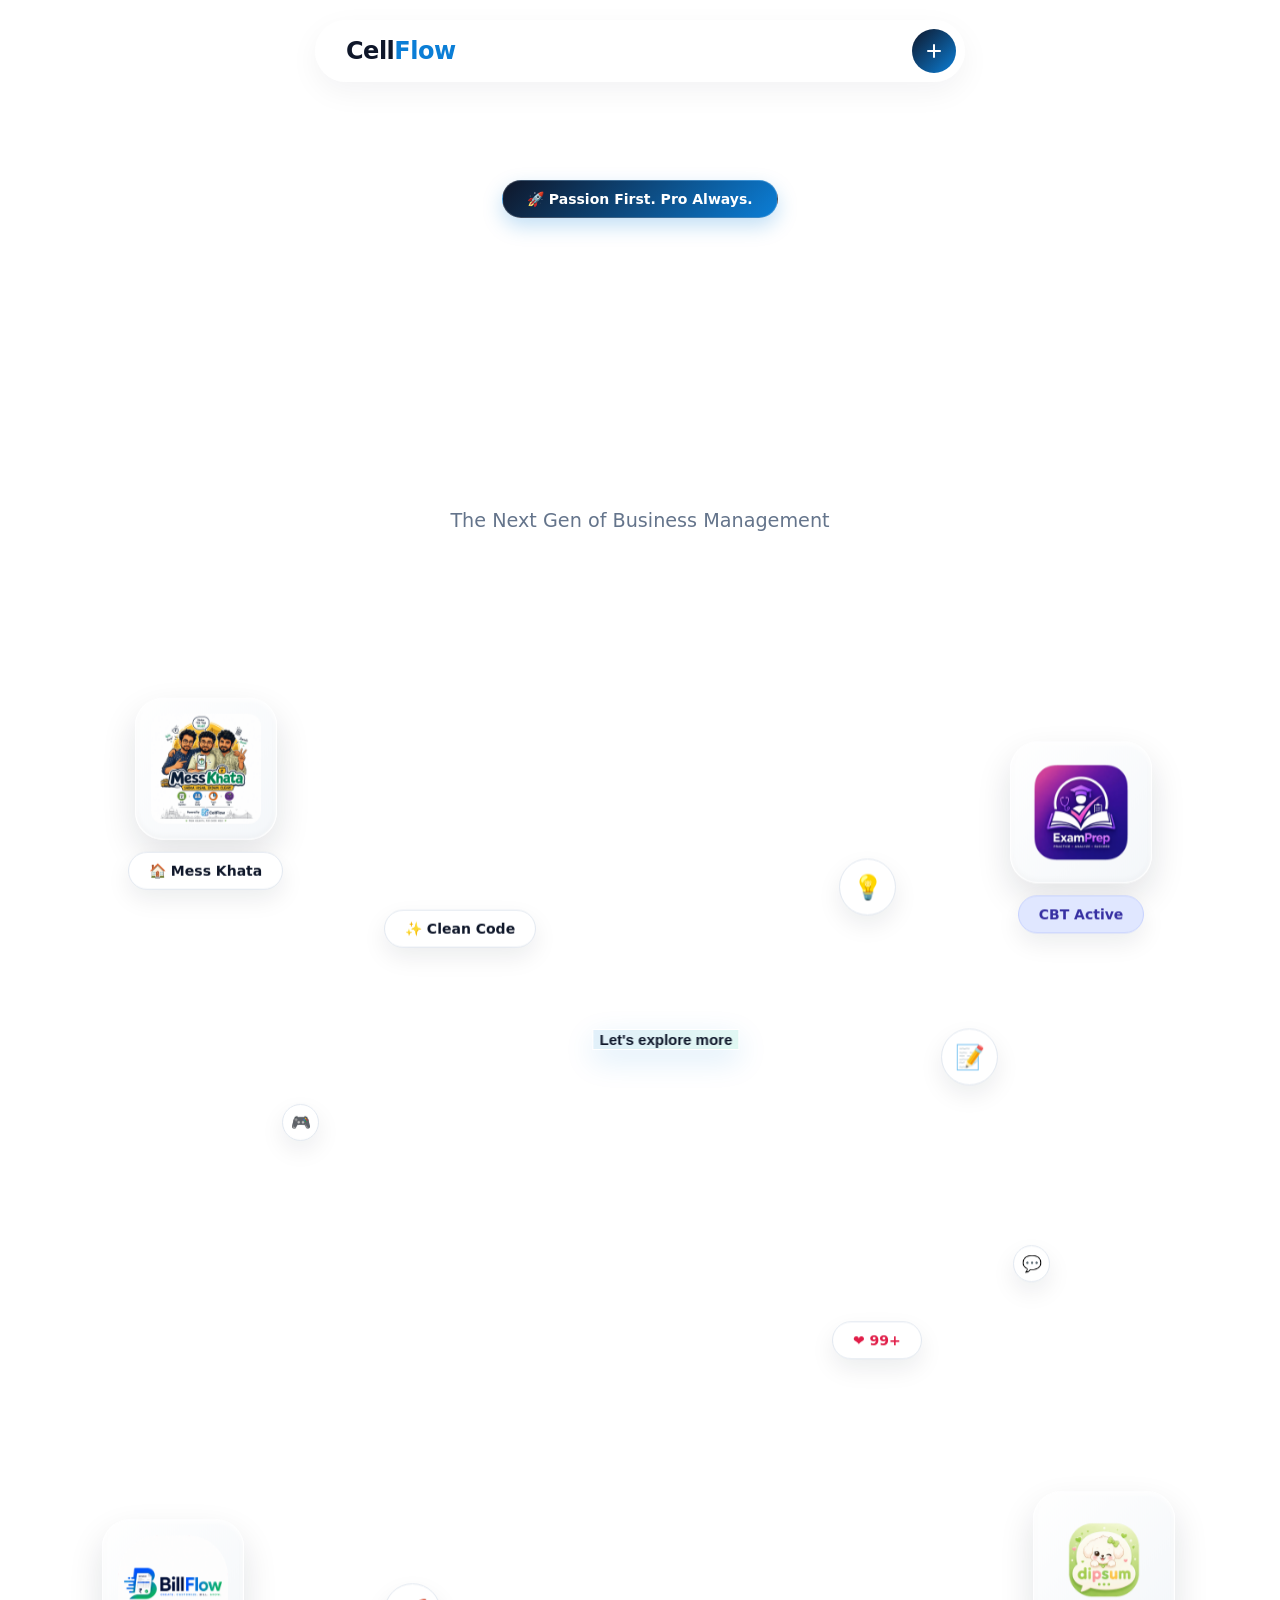
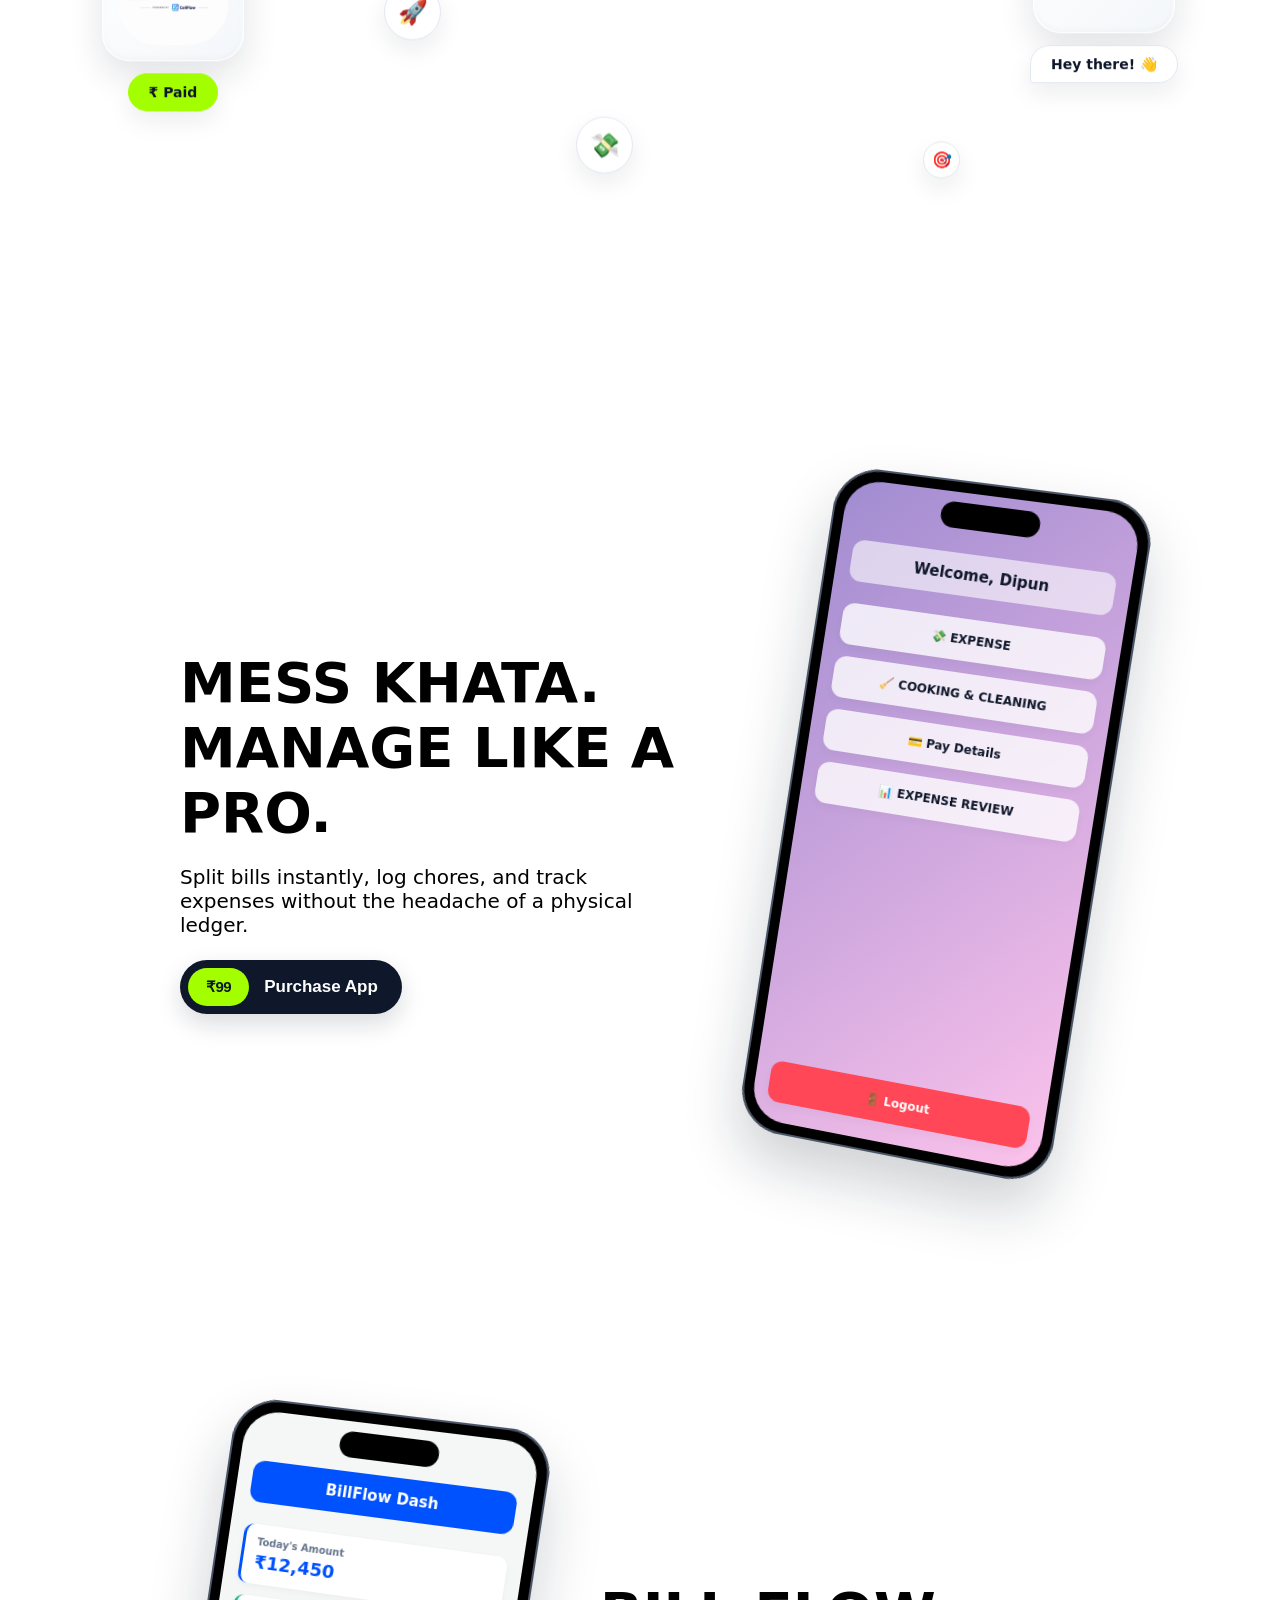
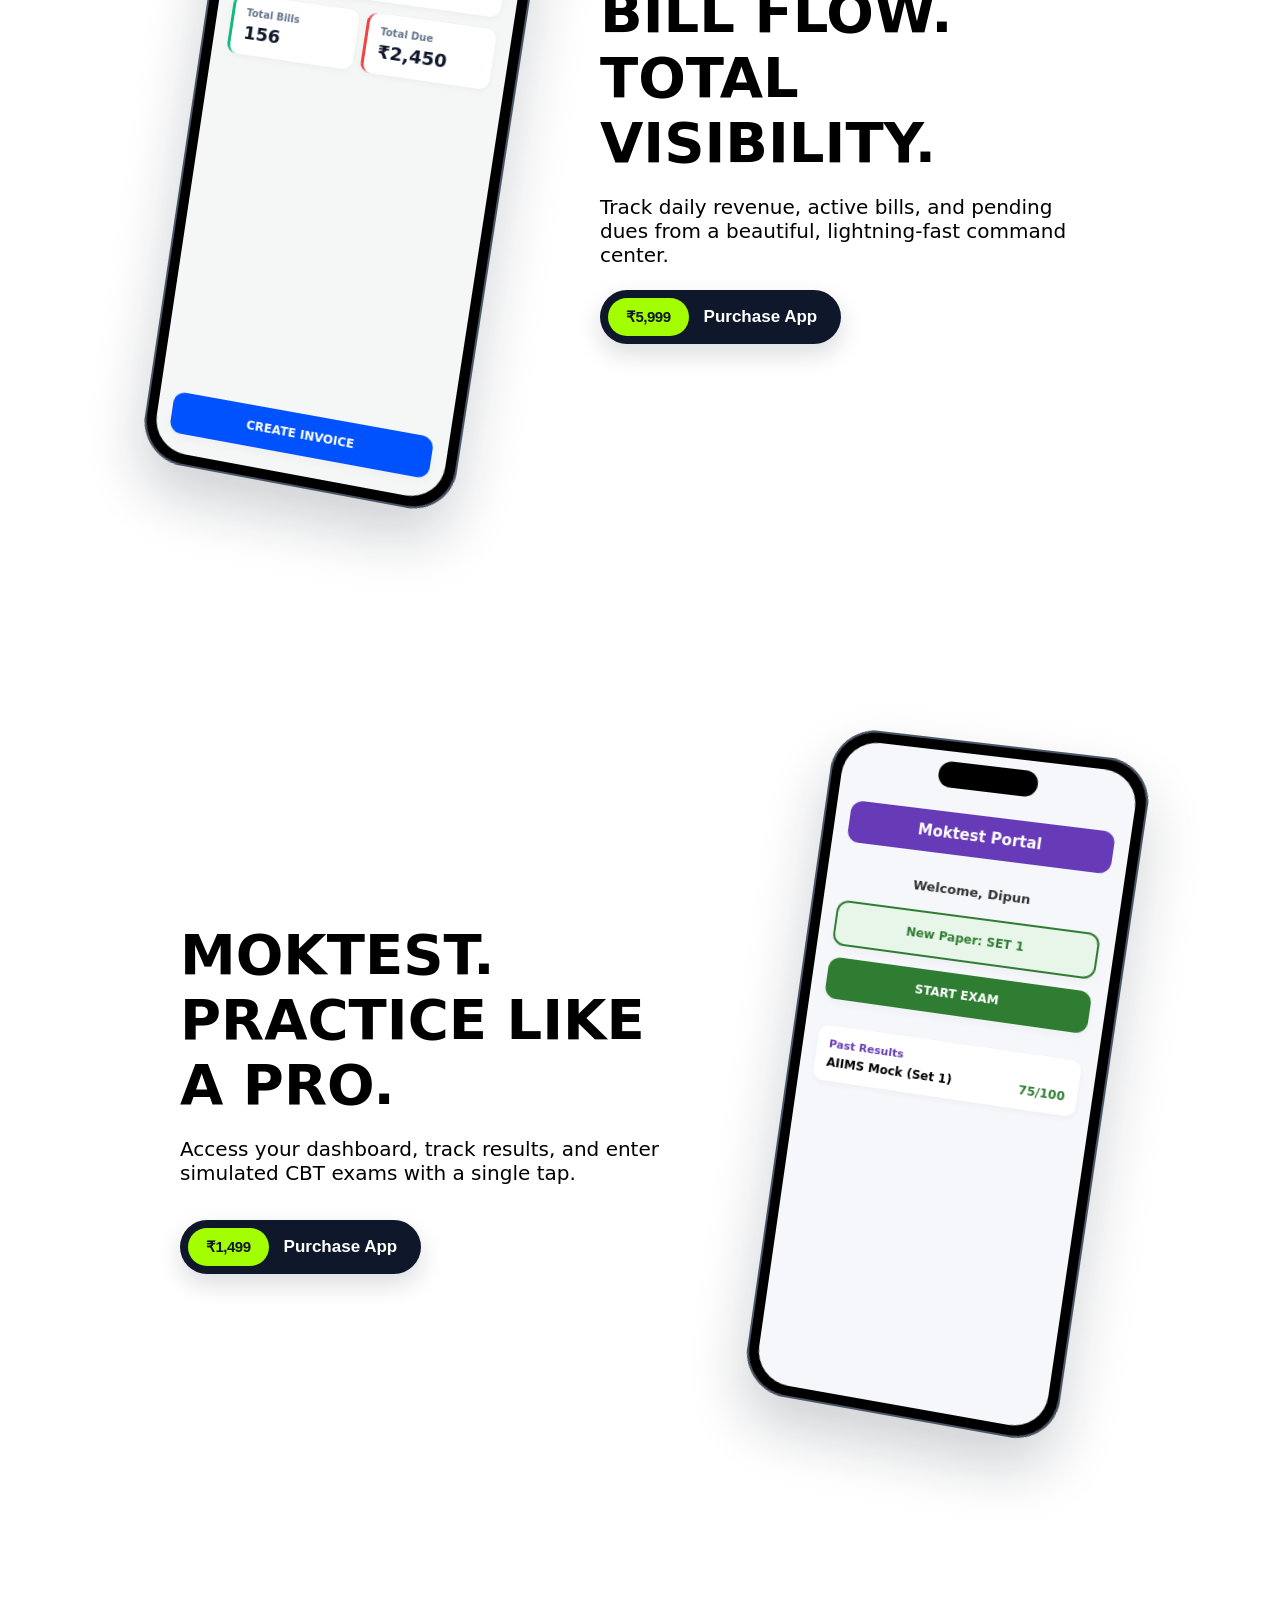
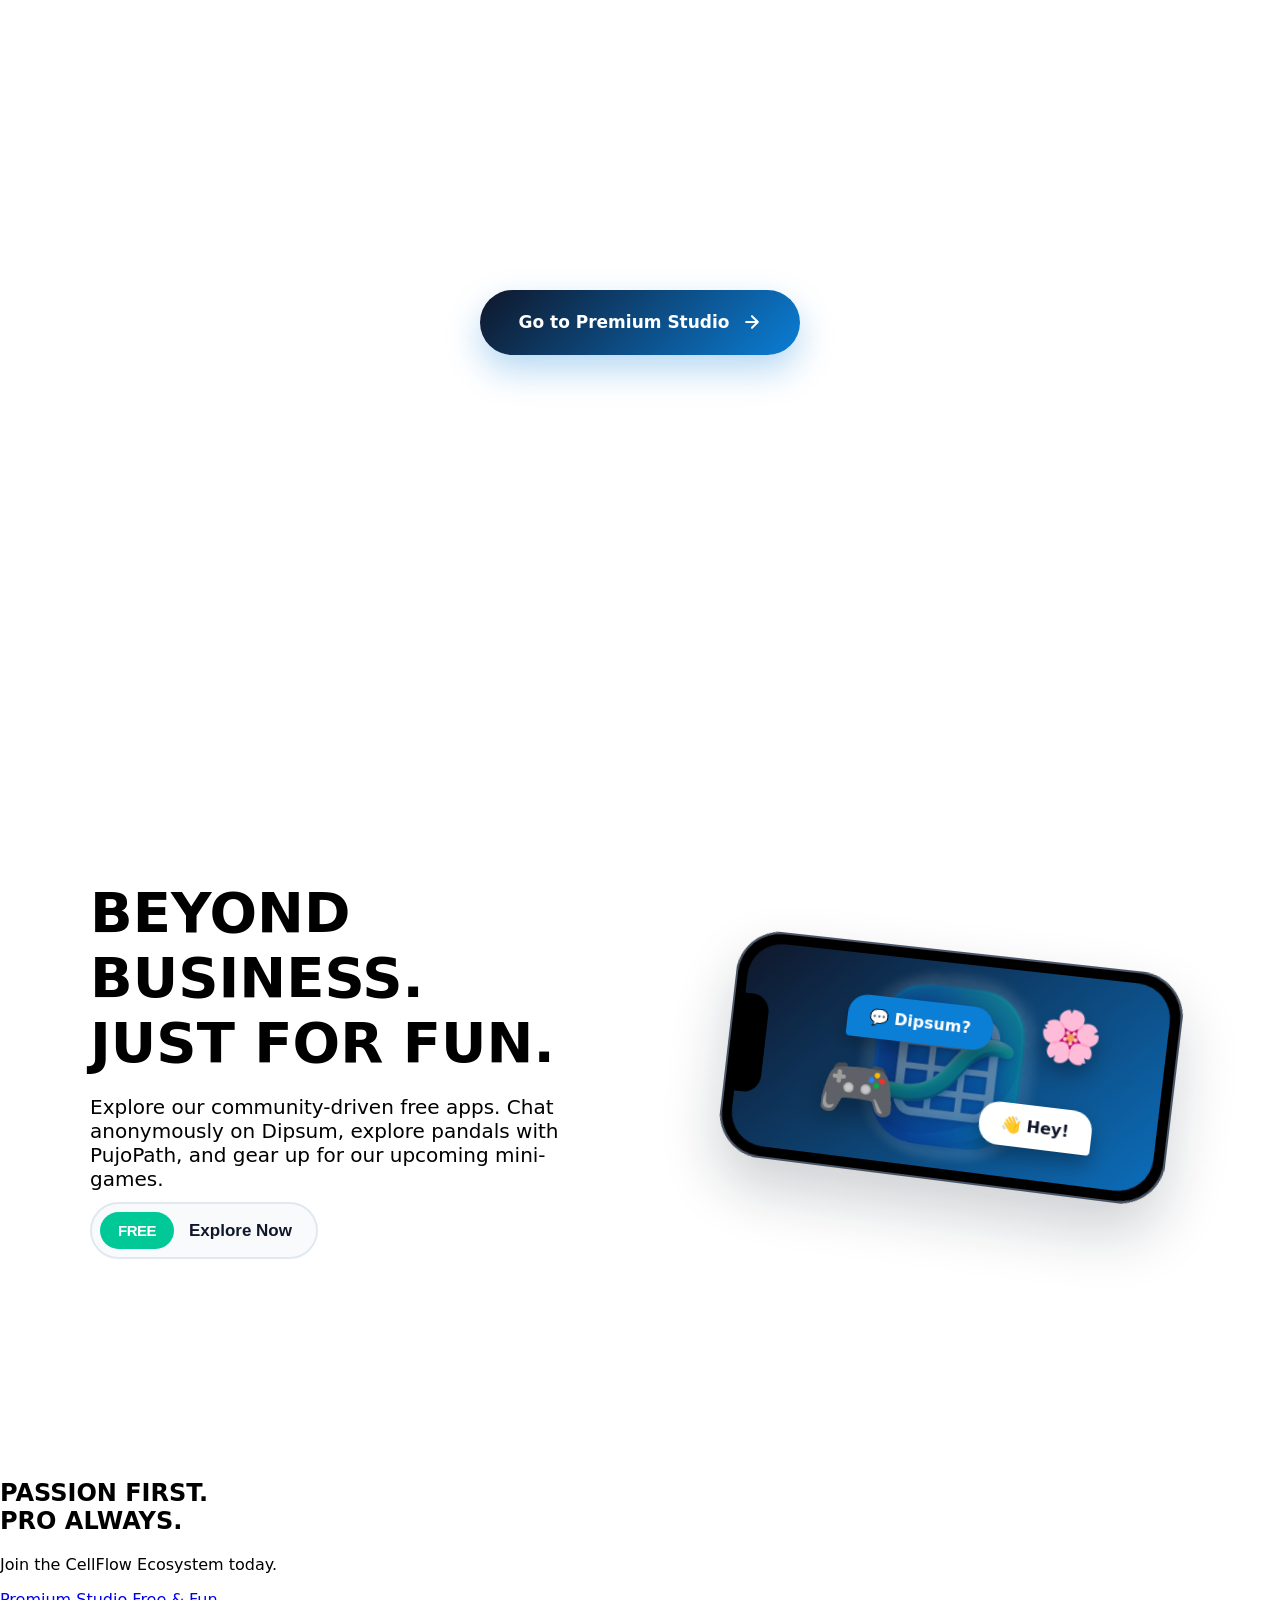
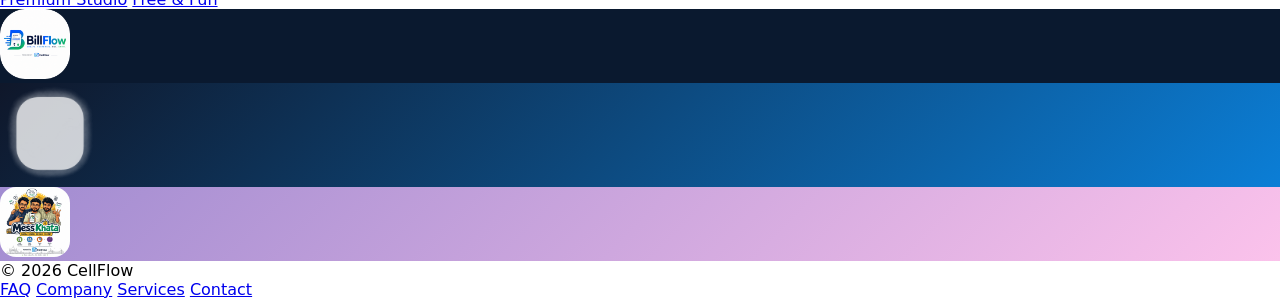
==== commit 496dce55: "Update index.html" ====
--- a/index.html
+++ b/index.html
@@ -504,6 +504,50 @@
         </div>
         
     </section>
+
+    <!-- 5. THE FINALE & PHONE CLUSTER -->
+    <section class="cf-finale">
+        <h2 class="finale-title">PASSION FIRST.<br>PRO ALWAYS.</h2>
+        <p class="finale-subtitle">Join the CellFlow Ecosystem today.</p>
+        
+        <div class="finale-actions">
+            <!-- Link to Premium Filter -->
+            <a href="appstore.html?filter=premium" class="cf-btn-premium cf-page-link">Premium Studio</a>
+            <!-- Link to Free Filter -->
+            <a href="appstore.html?filter=free" class="cf-btn-free cf-page-link">Free & Fun</a>
+        </div>
+
+        <!-- The Animated Phone Cluster -->
+        <div class="cf-phone-cluster reveal-cluster">
+            
+            <!-- Left Phone (Bill Flow) -->
+            <div class="cluster-phone phone-left" style="background: #0A192F;">
+                <img src="BillFlow-Demo/logo.png" alt="Bill Flow" style="width: 70px; border-radius: 16px;">
+            </div>
+            
+            <!-- Center Phone (CellFlow) -->
+            <div class="cluster-phone phone-center" style="background: linear-gradient(135deg, var(--cf-navy), var(--cf-blue));">
+                <img src="logo.png" alt="CellFlow" style="width: 100px; filter: brightness(0) invert(1); opacity: 0.8;">
+            </div>
+            
+            <!-- Right Phone (Mess Khata) -->
+            <div class="cluster-phone phone-right" style="background: linear-gradient(135deg, #a18cd1, #fbc2eb);">
+                <img src="MessKhata-Demo/logo.png" alt="Mess Khata" style="width: 70px; border-radius: 16px;">
+            </div>
+
+        </div>
+    </section>
+
+    <!-- 6. MINIMALIST FOOTER -->
+    <footer class="cf-footer">
+        <span>© 2026 CellFlow</span>
+        <div class="footer-links">
+            <a href="faq.html" class="cf-page-link">FAQ</a>
+            <a href="about.html" class="cf-page-link">Company</a>
+            <a href="request.html?type=service" class="cf-page-link">Services</a>
+            <a href="about.html#contact" class="cf-page-link">Contact</a>
+        </div>
+    </footer>
     
     <script src="script.js"></script>
 </body>
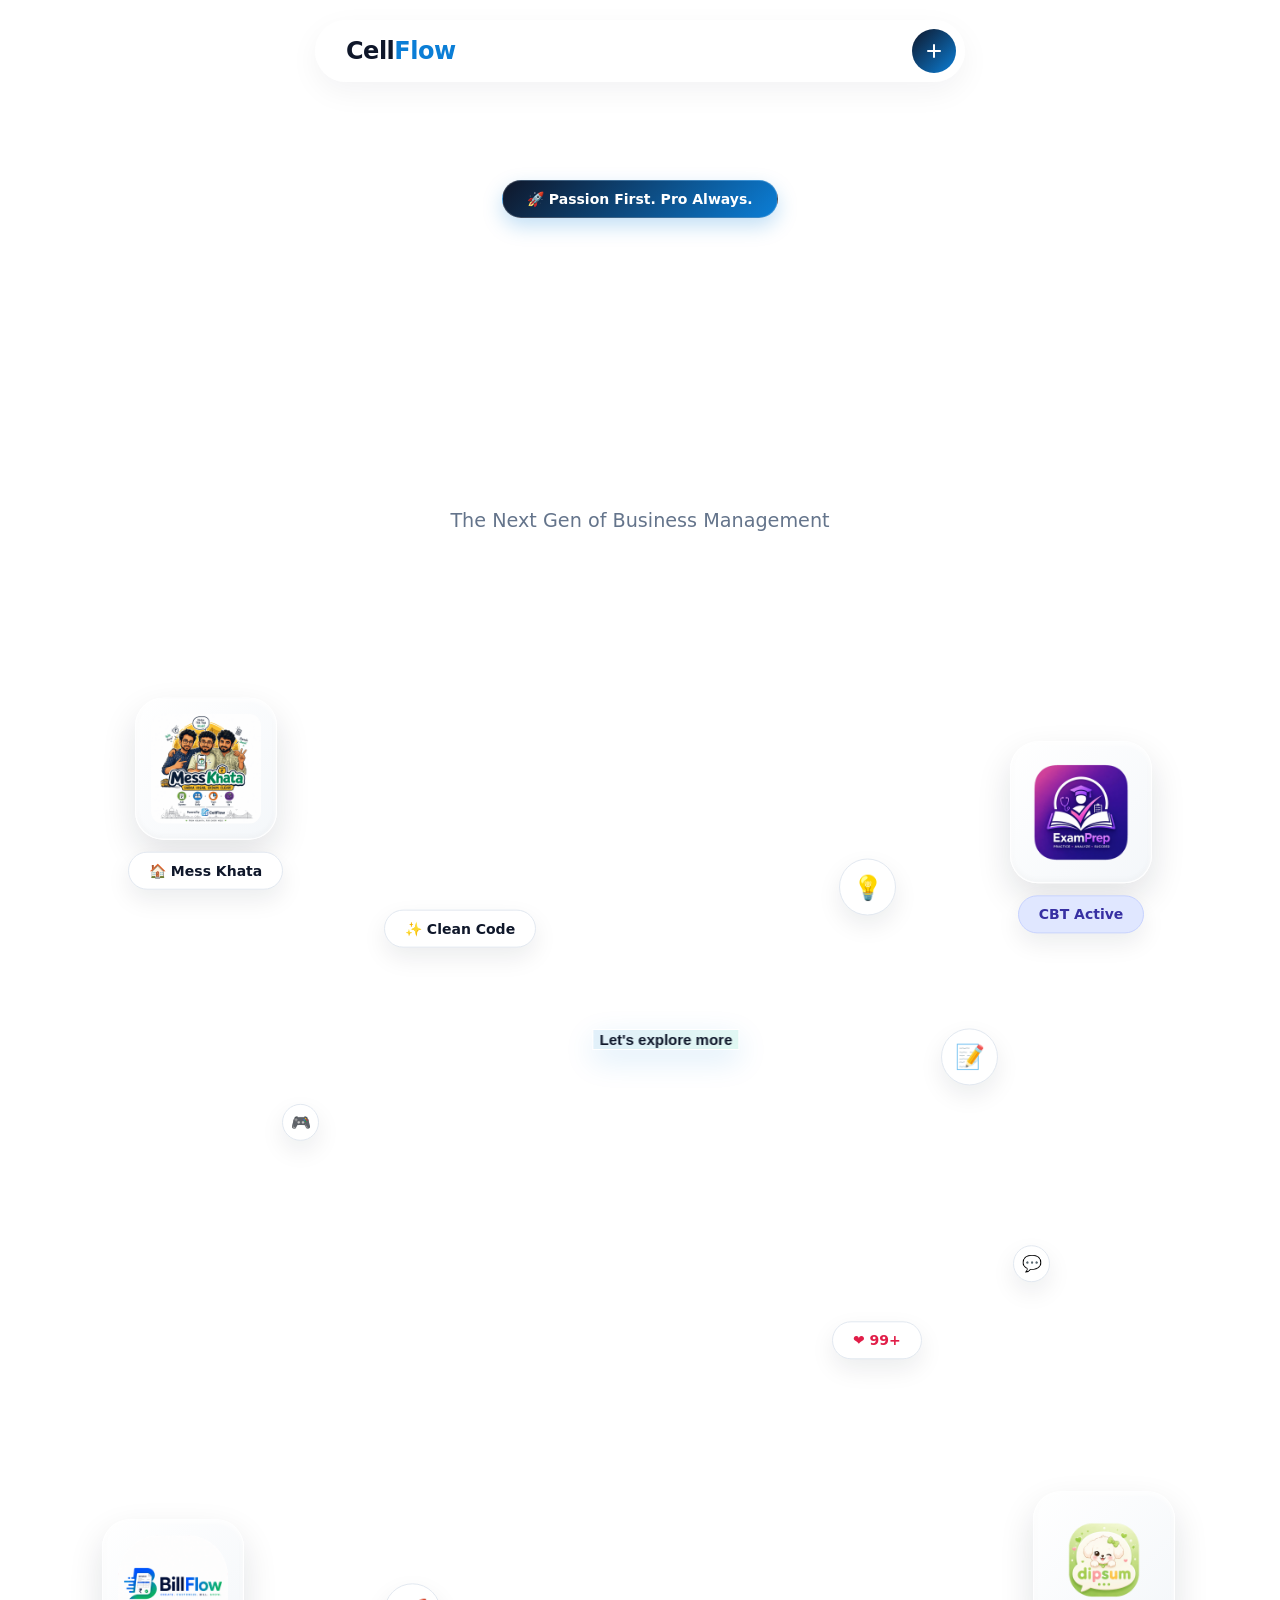
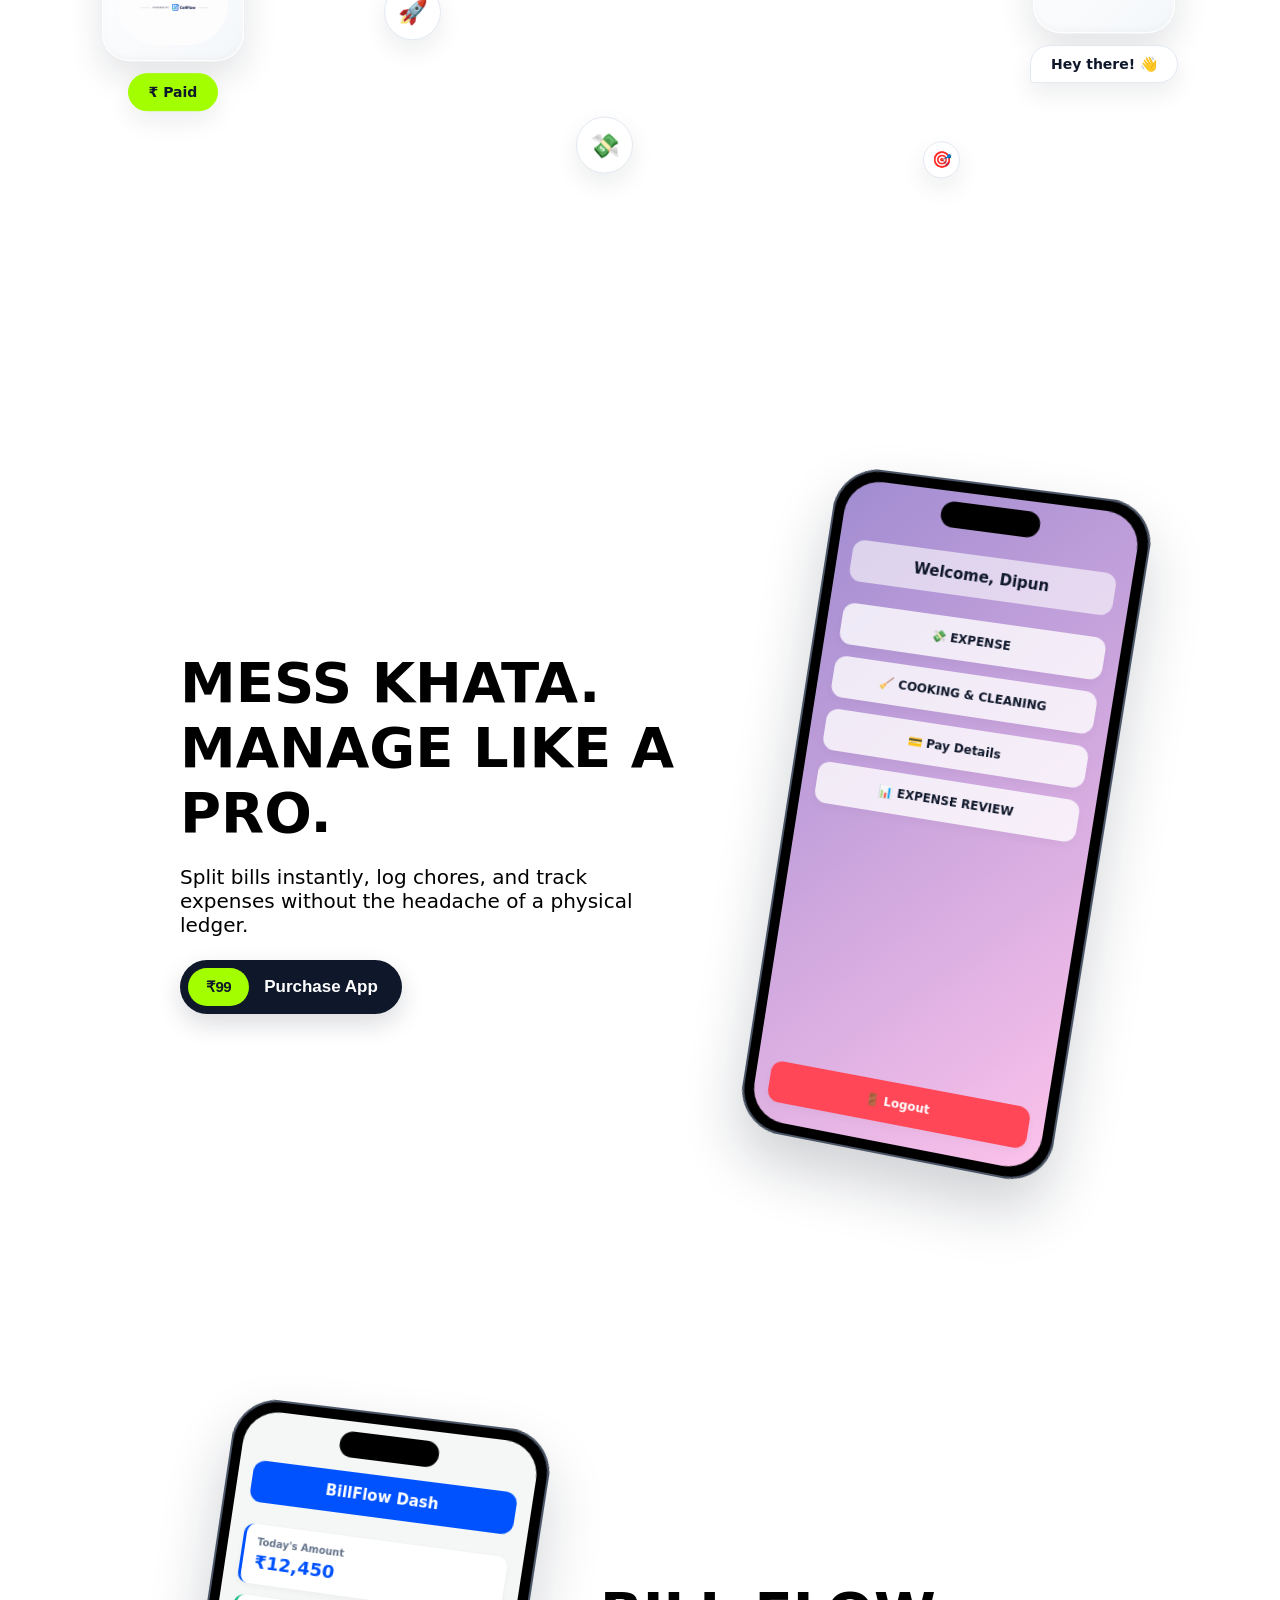
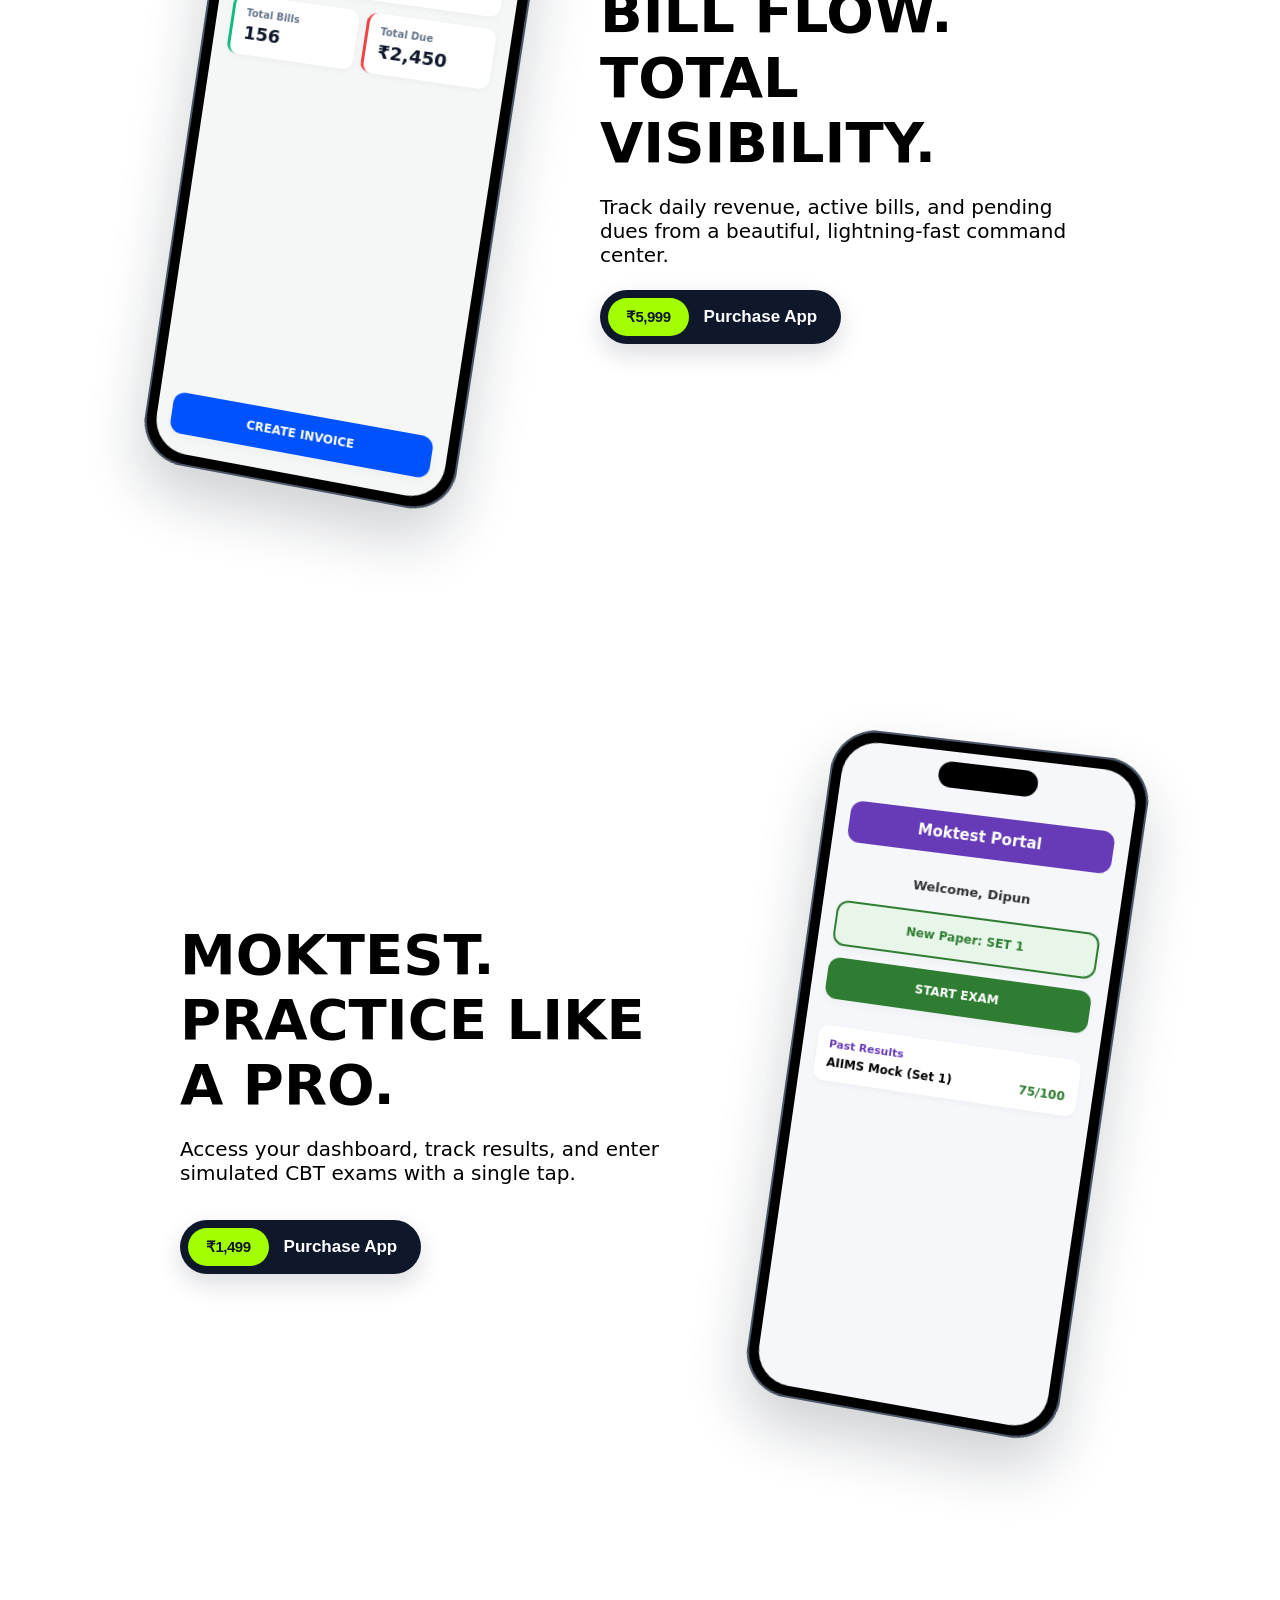
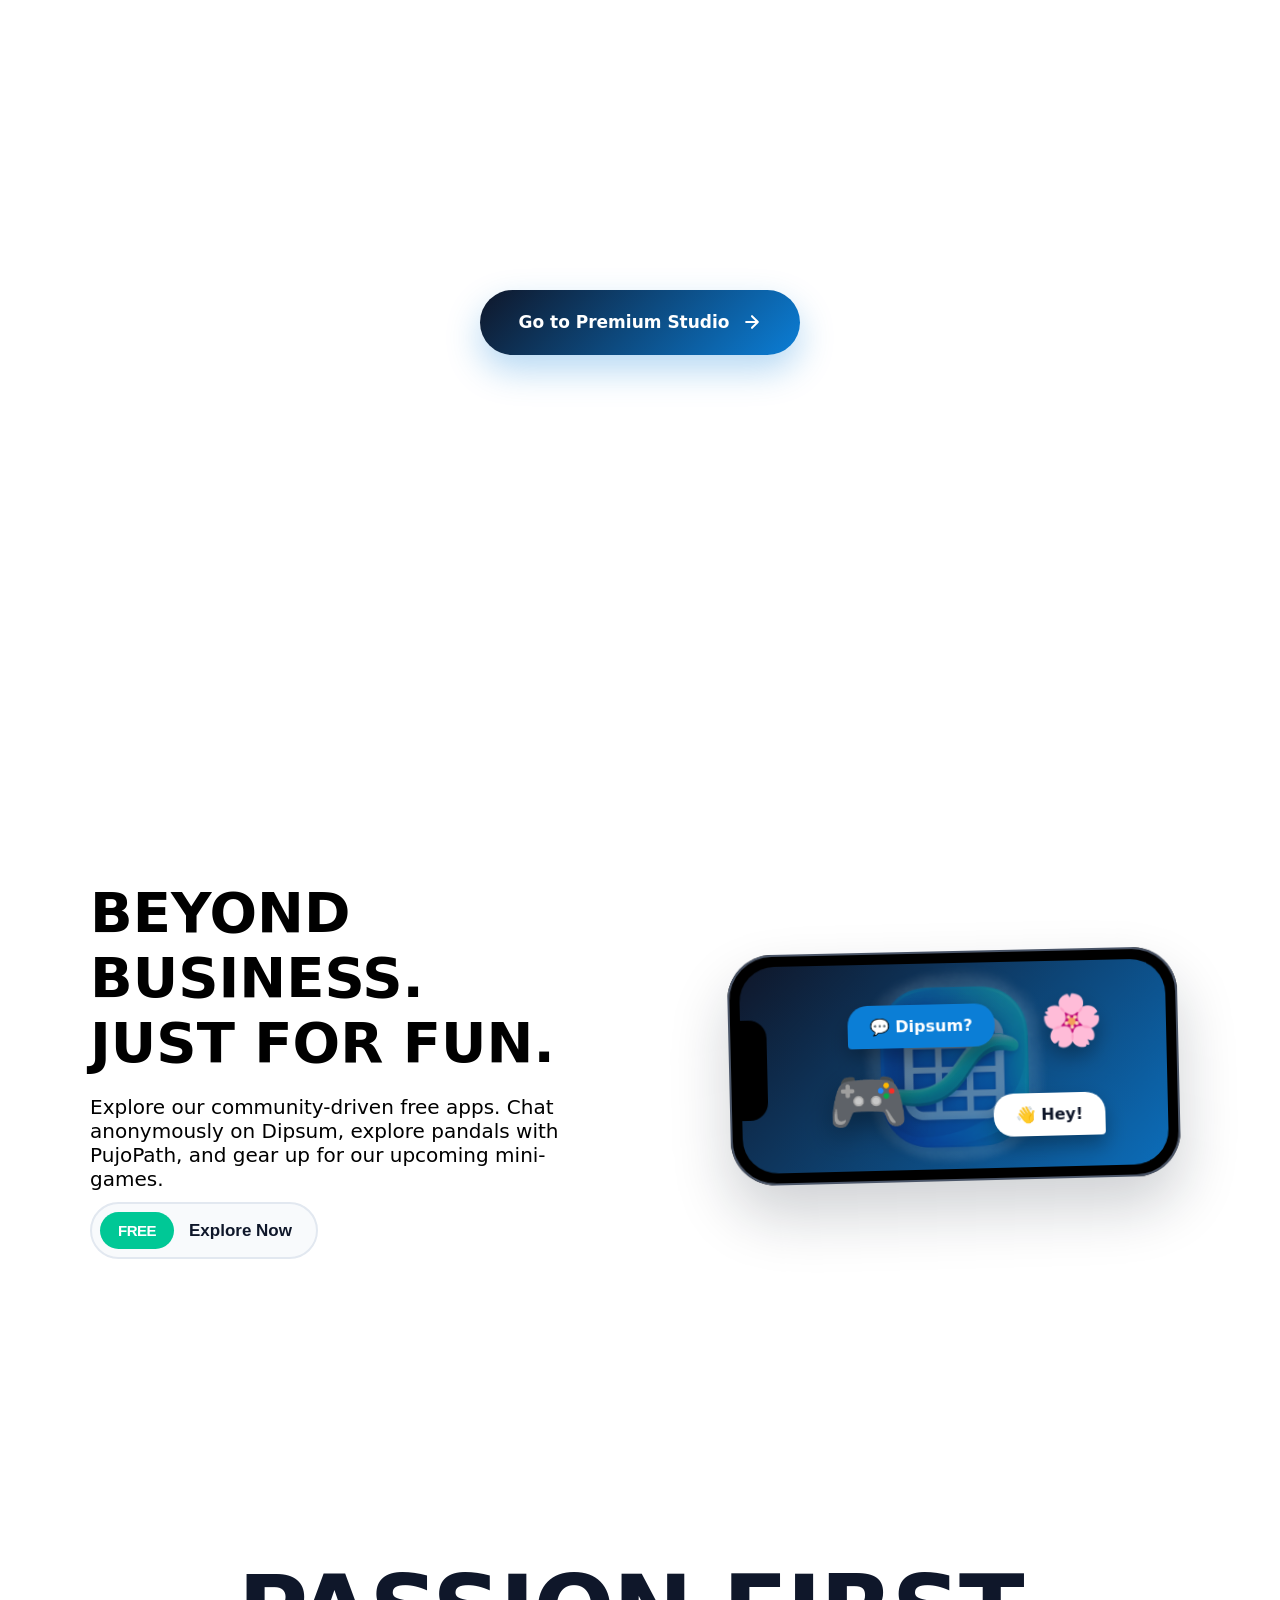
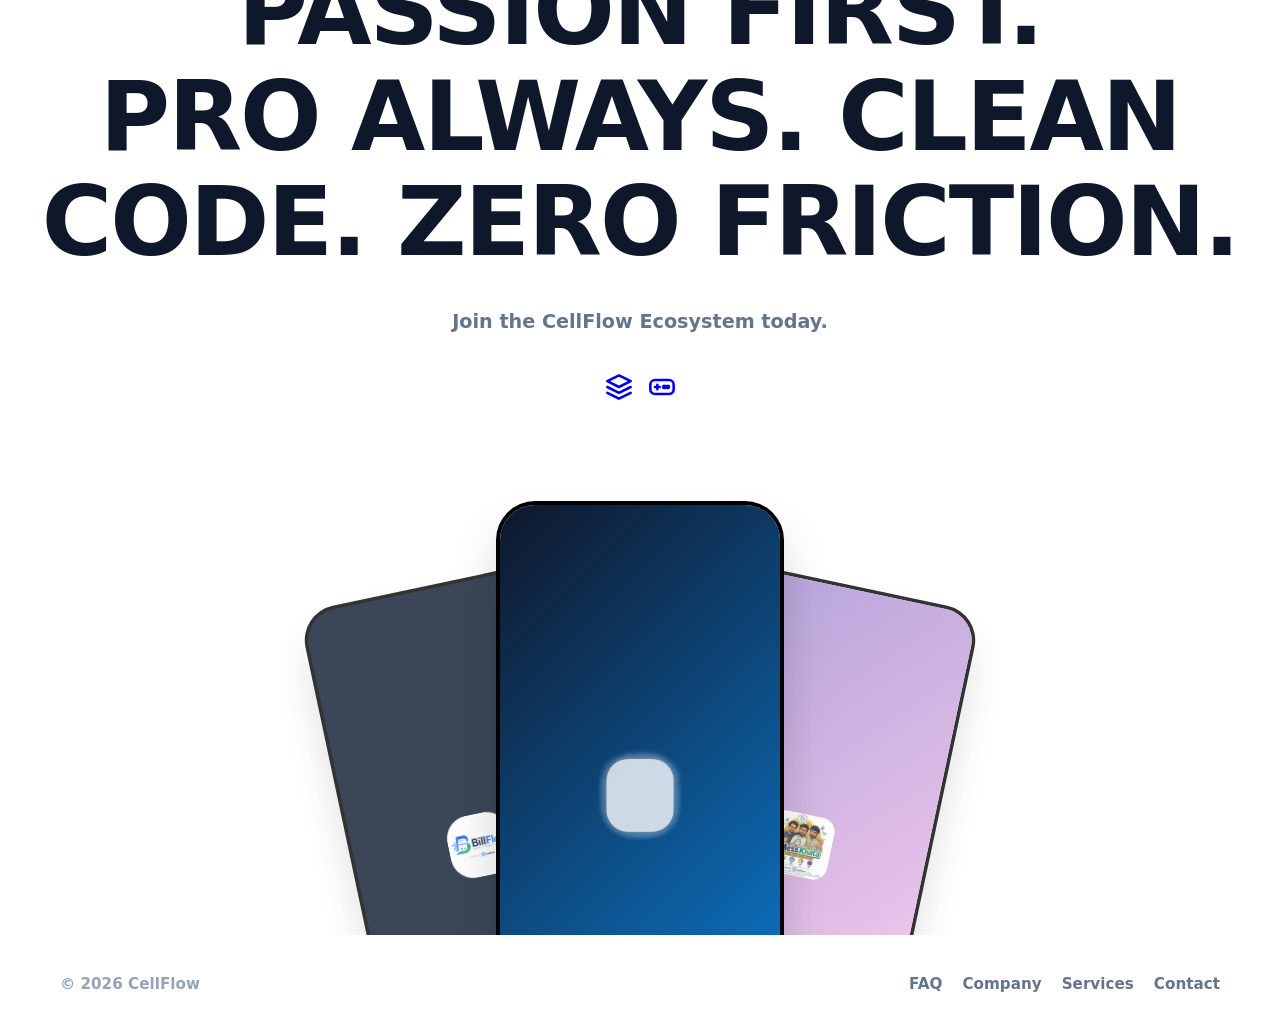
==== commit c3ba74b6: "Update index.html" ====
--- a/index.html
+++ b/index.html
@@ -507,19 +507,39 @@
 
     <!-- 5. THE FINALE & PHONE CLUSTER -->
     <section class="cf-finale">
-        <h2 class="finale-title">PASSION FIRST.<br>PRO ALWAYS.</h2>
+        <h2 class="finale-title">
+            PASSION FIRST.<br>
+            <!-- Animated Text Rotator -->
+            <span class="cf-text-rotator">
+                <span class="cf-rotator-word active">PRO ALWAYS.</span>
+                <span class="cf-rotator-word">CLEAN CODE.</span>
+                <span class="cf-rotator-word">ZERO FRICTION.</span>
+            </span>
+        </h2>
         <p class="finale-subtitle">Join the CellFlow Ecosystem today.</p>
         
         <div class="finale-actions">
-            <!-- Link to Premium Filter -->
-            <a href="appstore.html?filter=premium" class="cf-btn-premium cf-page-link">Premium Studio</a>
-            <!-- Link to Free Filter -->
-            <a href="appstore.html?filter=free" class="cf-btn-free cf-page-link">Free & Fun</a>
+            <!-- Premium Studio Icon Button -->
+            <a href="appstore.html?filter=premium" class="cf-sq-btn premium-sq cf-page-link" aria-label="Premium Studio" title="Premium Studio">
+                <svg viewBox="0 0 24 24" width="28" height="28" stroke="currentColor" stroke-width="2.2" fill="none" stroke-linecap="round" stroke-linejoin="round">
+                    <polygon points="12 2 2 7 12 12 22 7 12 2"></polygon>
+                    <polyline points="2 17 12 22 22 17"></polyline>
+                    <polyline points="2 12 12 17 22 12"></polyline>
+                </svg>
+            </a>
+            <!-- Free & Fun Icon Button -->
+            <a href="appstore.html?filter=free" class="cf-sq-btn free-sq cf-page-link" aria-label="Free & Fun" title="Free & Fun">
+                <svg viewBox="0 0 24 24" width="28" height="28" stroke="currentColor" stroke-width="2.2" fill="none" stroke-linecap="round" stroke-linejoin="round">
+                    <rect x="2" y="6" width="20" height="12" rx="4" ry="4"></rect>
+                    <circle cx="17" cy="12" r="1"></circle>
+                    <circle cx="14" cy="12" r="1"></circle>
+                    <path d="M6 12h4M8 10v4"></path>
+                </svg>
+            </a>
         </div>
 
         <!-- The Animated Phone Cluster -->
         <div class="cf-phone-cluster reveal-cluster">
-            
             <!-- Left Phone (Bill Flow) -->
             <div class="cluster-phone phone-left" style="background: #0A192F;">
                 <img src="BillFlow-Demo/logo.png" alt="Bill Flow" style="width: 70px; border-radius: 16px;">
@@ -534,10 +554,9 @@
             <div class="cluster-phone phone-right" style="background: linear-gradient(135deg, #a18cd1, #fbc2eb);">
                 <img src="MessKhata-Demo/logo.png" alt="Mess Khata" style="width: 70px; border-radius: 16px;">
             </div>
-
         </div>
     </section>
-
+    
     <!-- 6. MINIMALIST FOOTER -->
     <footer class="cf-footer">
         <span>© 2026 CellFlow</span>
--- a/style.css
+++ b/style.css
@@ -1437,3 +1437,148 @@
     .cf-ghost-lines { display: none; /* Hide lines on small screens */ }
     .reveal-block.in-view .cf-squeeze-btn { width: 280px; }
 }
+
+
+/* =========================================
+   8. THE FINALE & PHONE CLUSTER
+========================================= */
+.cf-finale {
+    text-align: center;
+    padding: 100px 20px 0;
+    overflow: hidden; /* Hides the phones until they slide up */
+    display: flex;
+    flex-direction: column;
+    align-items: center;
+    background: #ffffff;
+}
+
+.finale-title {
+    font-size: clamp(3.5rem, 10vw, 6rem);
+    font-weight: 900;
+    color: var(--cf-navy);
+    line-height: 1.1;
+    margin: 0 0 15px;
+    letter-spacing: -2px;
+}
+
+.finale-subtitle {
+    font-size: 1.2rem;
+    color: #64748B;
+    margin-bottom: 40px;
+    font-weight: 600;
+}
+
+.finale-actions {
+    display: flex;
+    gap: 15px;
+    margin-bottom: 80px;
+    z-index: 10;
+}
+
+.cf-btn-premium {
+    background: var(--cf-navy);
+    color: white;
+    padding: 14px 28px;
+    border-radius: 30px;
+    text-decoration: none;
+    font-weight: 800;
+    transition: all 0.3s ease;
+    box-shadow: 0 10px 20px rgba(15, 23, 42, 0.15);
+}
+
+.cf-btn-free {
+    background: var(--cf-neon);
+    color: var(--cf-navy);
+    padding: 14px 28px;
+    border-radius: 30px;
+    text-decoration: none;
+    font-weight: 800;
+    transition: all 0.3s ease;
+}
+
+.cf-btn-premium:hover, .cf-btn-free:hover {
+    transform: translateY(-3px);
+}
+
+/* The Phone Cluster */
+.cf-phone-cluster {
+    position: relative;
+    width: 100%;
+    max-width: 600px;
+    height: 350px;
+    display: flex;
+    justify-content: center;
+    align-items: flex-end;
+    perspective: 1000px;
+}
+
+.cluster-phone {
+    position: absolute;
+    bottom: -150px; /* Start completely hidden below the footer */
+    width: 240px;
+    height: 500px;
+    border-radius: 35px;
+    box-shadow: 0 0 0 4px #000, 0 30px 50px rgba(0,0,0,0.2);
+    display: flex;
+    justify-content: center;
+    align-items: center;
+    transition: transform 1s cubic-bezier(0.25, 1, 0.5, 1);
+}
+
+/* Base states (Before Scrolling into view) */
+.phone-center { z-index: 3; transform: translateY(150px); }
+.phone-left { z-index: 2; transform: translateY(200px) translateX(-50px) rotate(-5deg); opacity: 0.8; }
+.phone-right { z-index: 1; transform: translateY(200px) translateX(50px) rotate(5deg); opacity: 0.8; }
+
+/* ANIMATION: Triggered by Javascript when scrolled into view */
+.reveal-cluster.in-view .phone-center { 
+    transform: translateY(0); 
+}
+.reveal-cluster.in-view .phone-left { 
+    transform: translateY(40px) translateX(-110px) rotate(-10deg) scale(0.9); 
+}
+.reveal-cluster.in-view .phone-right { 
+    transform: translateY(40px) translateX(110px) rotate(10deg) scale(0.9); 
+}
+
+/* =========================================
+   9. MINIMALIST FOOTER
+========================================= */
+.cf-footer {
+    display: flex;
+    flex-direction: column;
+    align-items: center;
+    gap: 15px;
+    padding: 40px 20px;
+    background: #ffffff;
+    font-size: 0.95rem;
+    font-weight: 700;
+    color: #94A3B8;
+    position: relative;
+    z-index: 20; /* Sits above the phone cluster */
+}
+
+.footer-links {
+    display: flex;
+    gap: 20px;
+}
+
+.footer-links a {
+    color: #64748B;
+    text-decoration: none;
+    transition: color 0.3s;
+}
+
+.footer-links a:hover { color: var(--cf-navy); }
+
+/* Desktop Scaling */
+@media (min-width: 851px) {
+    .cf-phone-cluster { height: 450px; }
+    .cluster-phone { width: 280px; height: 580px; }
+    
+    /* Wider fan out on desktop */
+    .reveal-cluster.in-view .phone-left { transform: translateY(50px) translateX(-160px) rotate(-12deg) scale(0.9); }
+    .reveal-cluster.in-view .phone-right { transform: translateY(50px) translateX(160px) rotate(12deg) scale(0.9); }
+    
+    .cf-footer { flex-direction: row; justify-content: space-between; padding: 40px 60px; }
+}
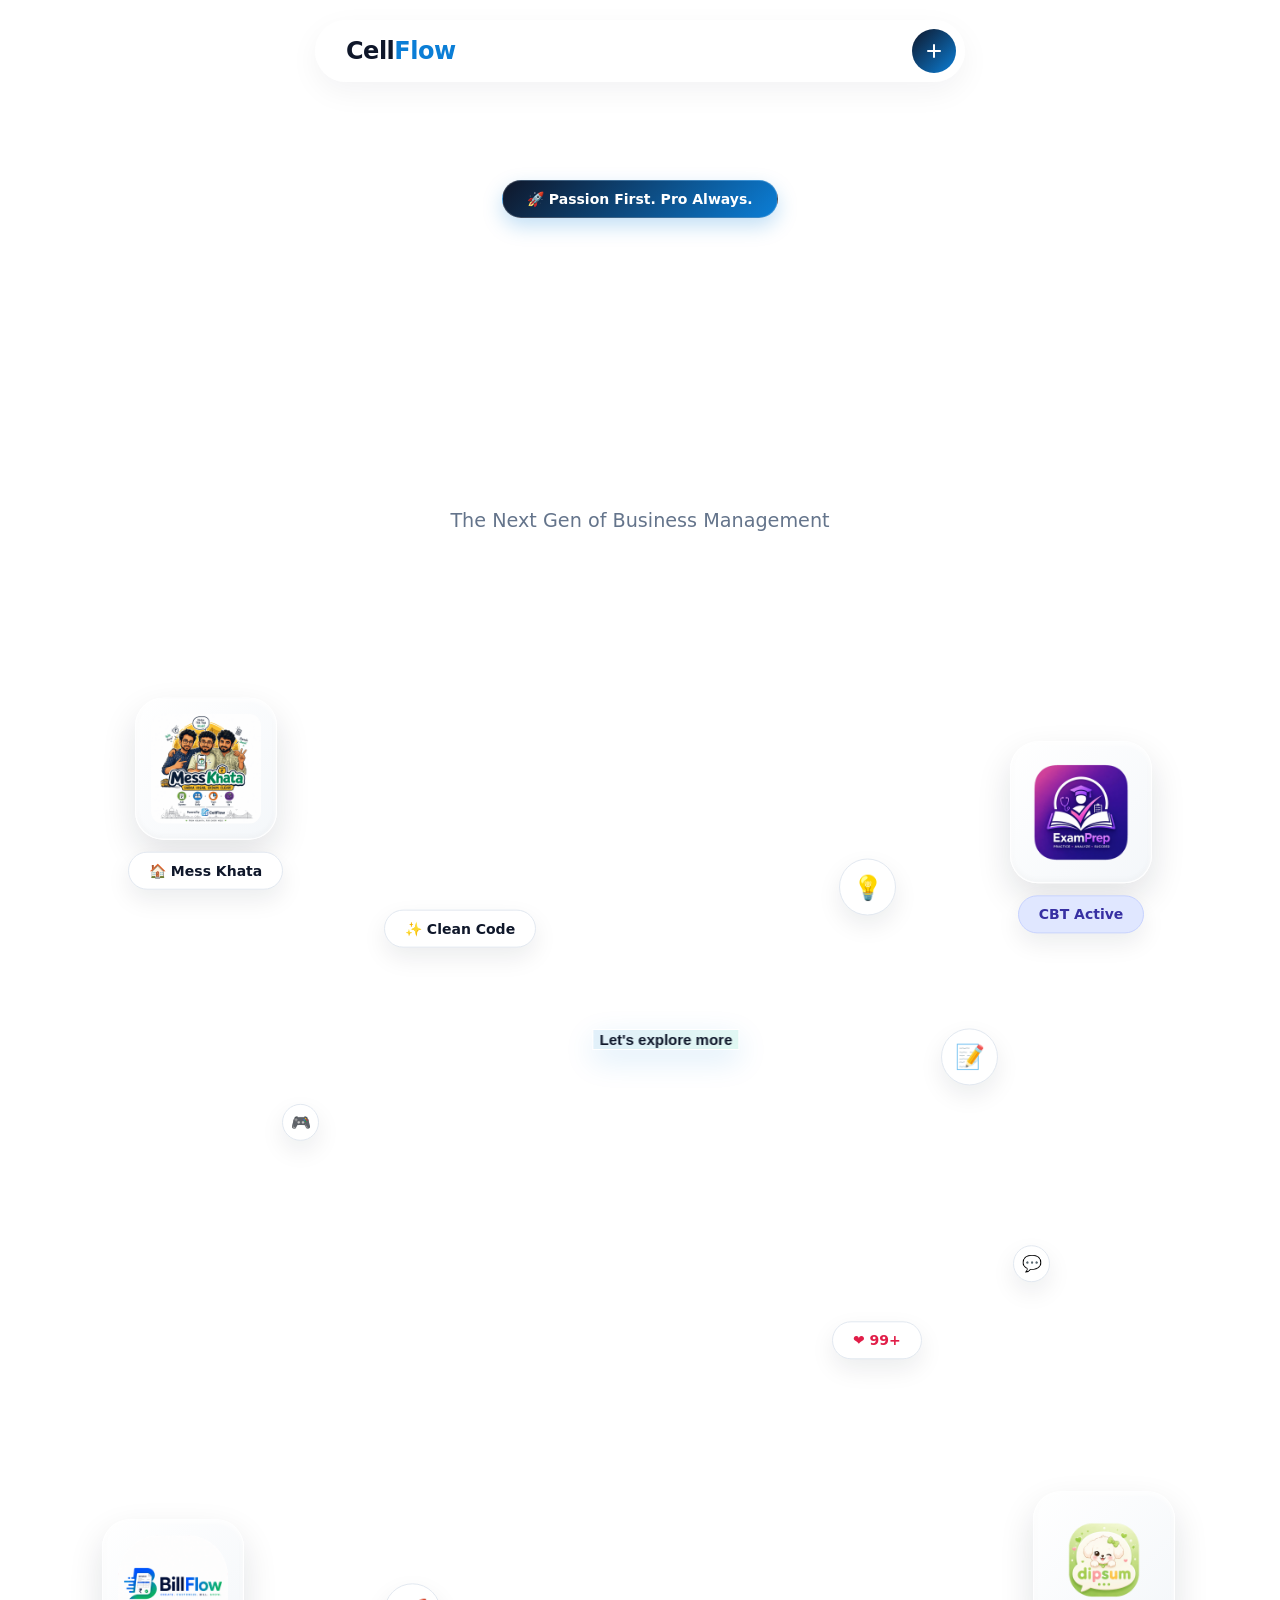
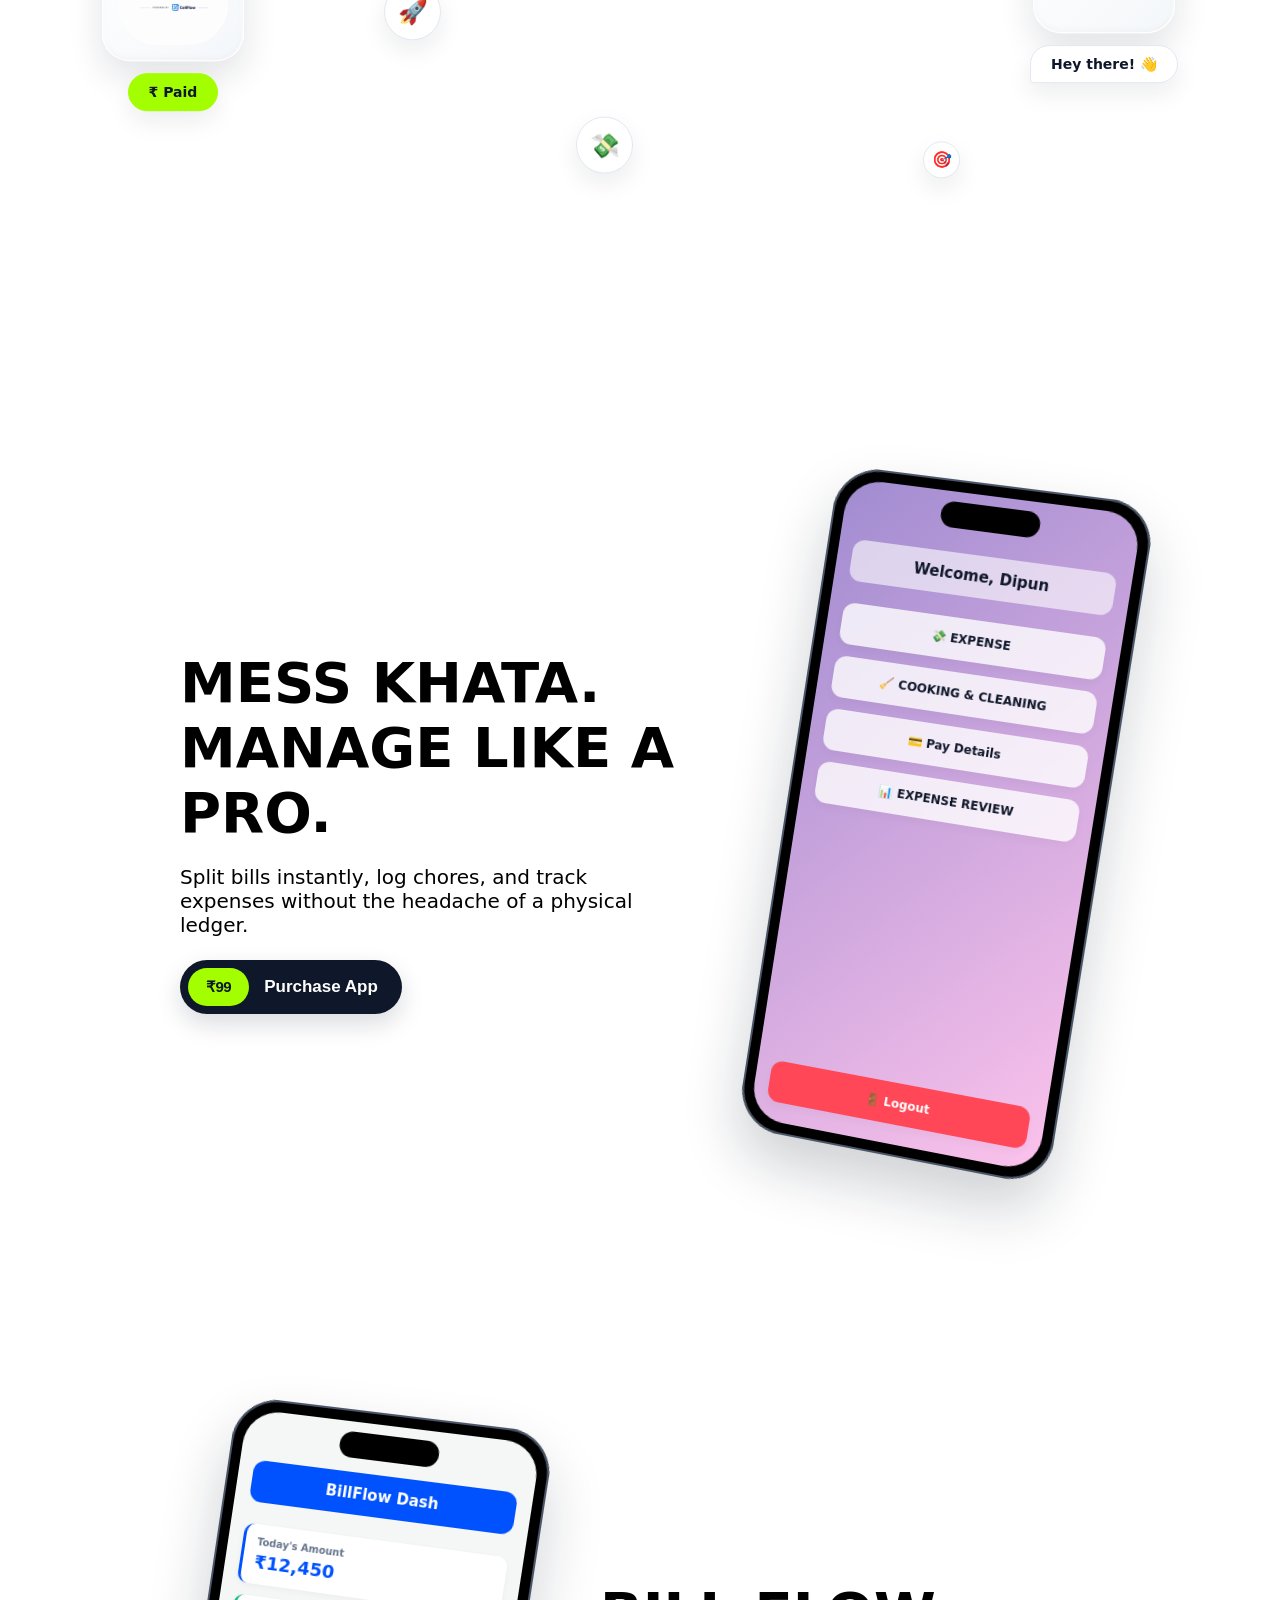
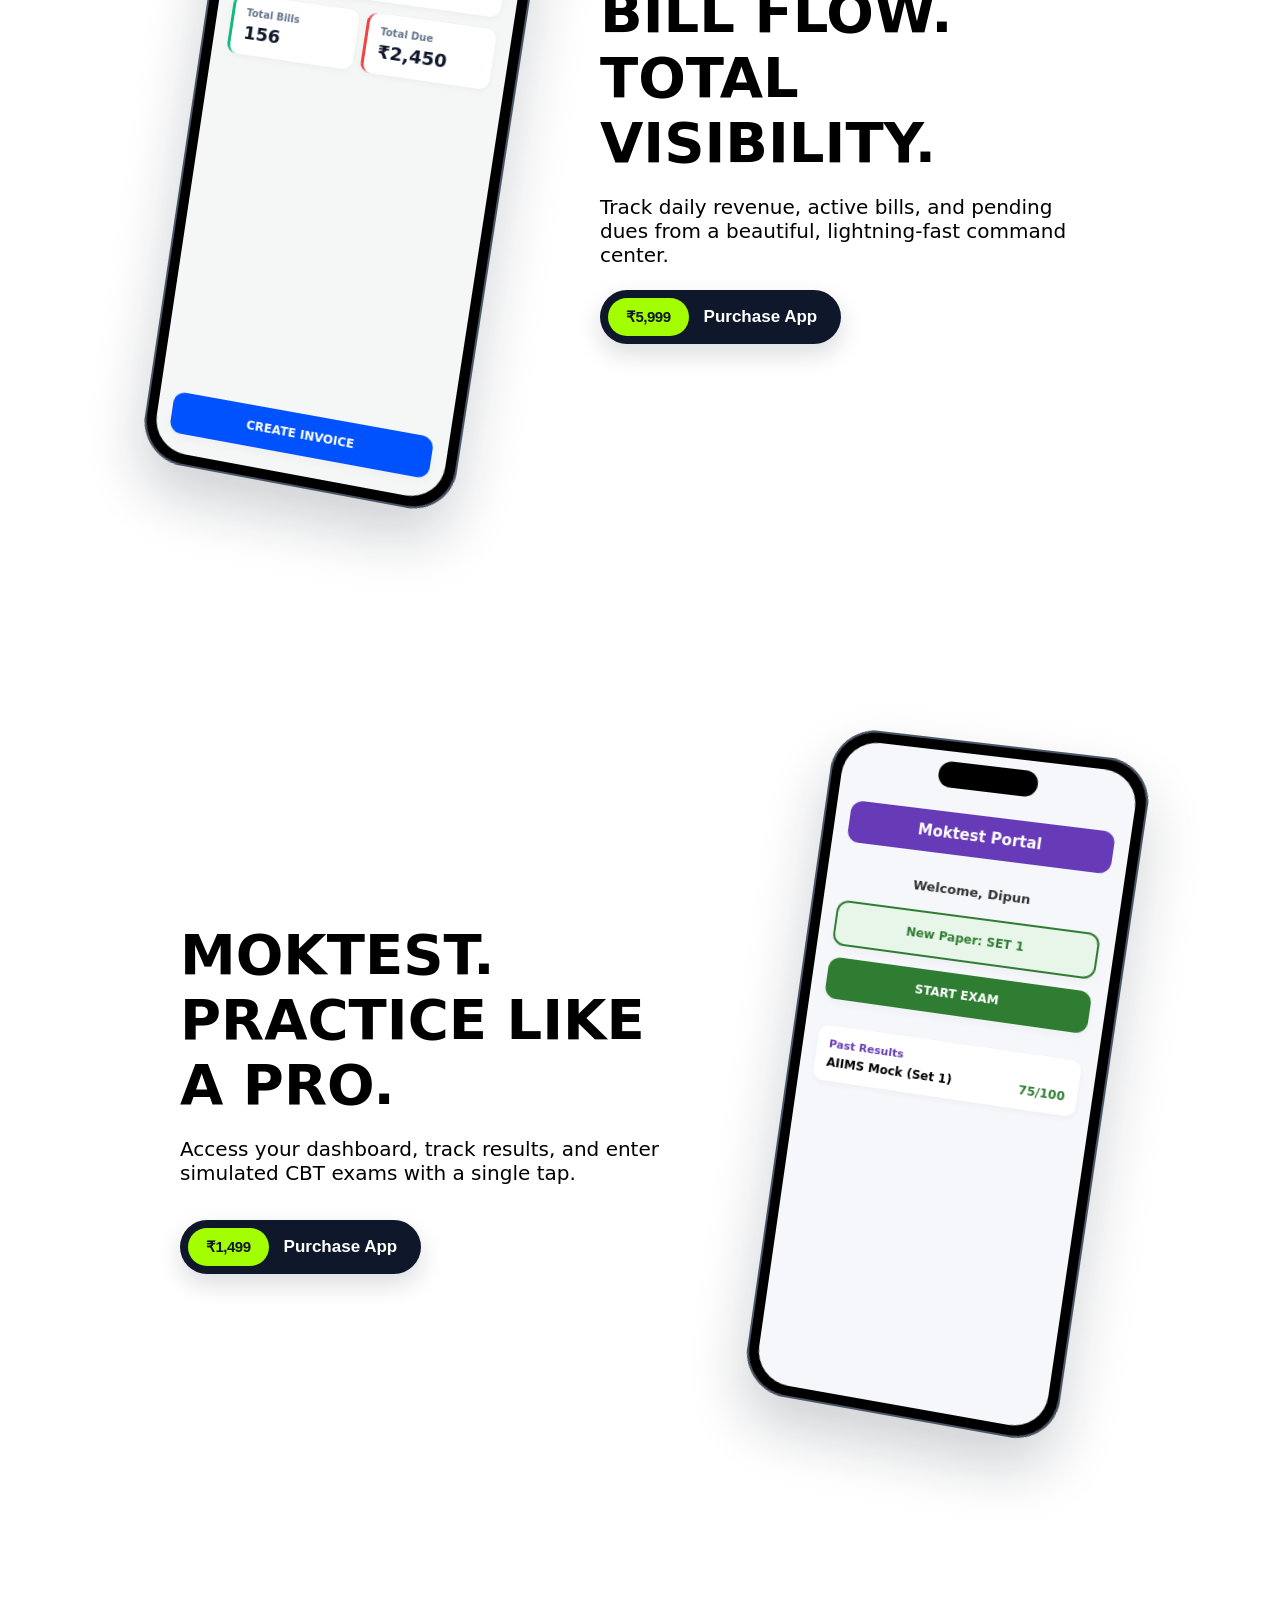
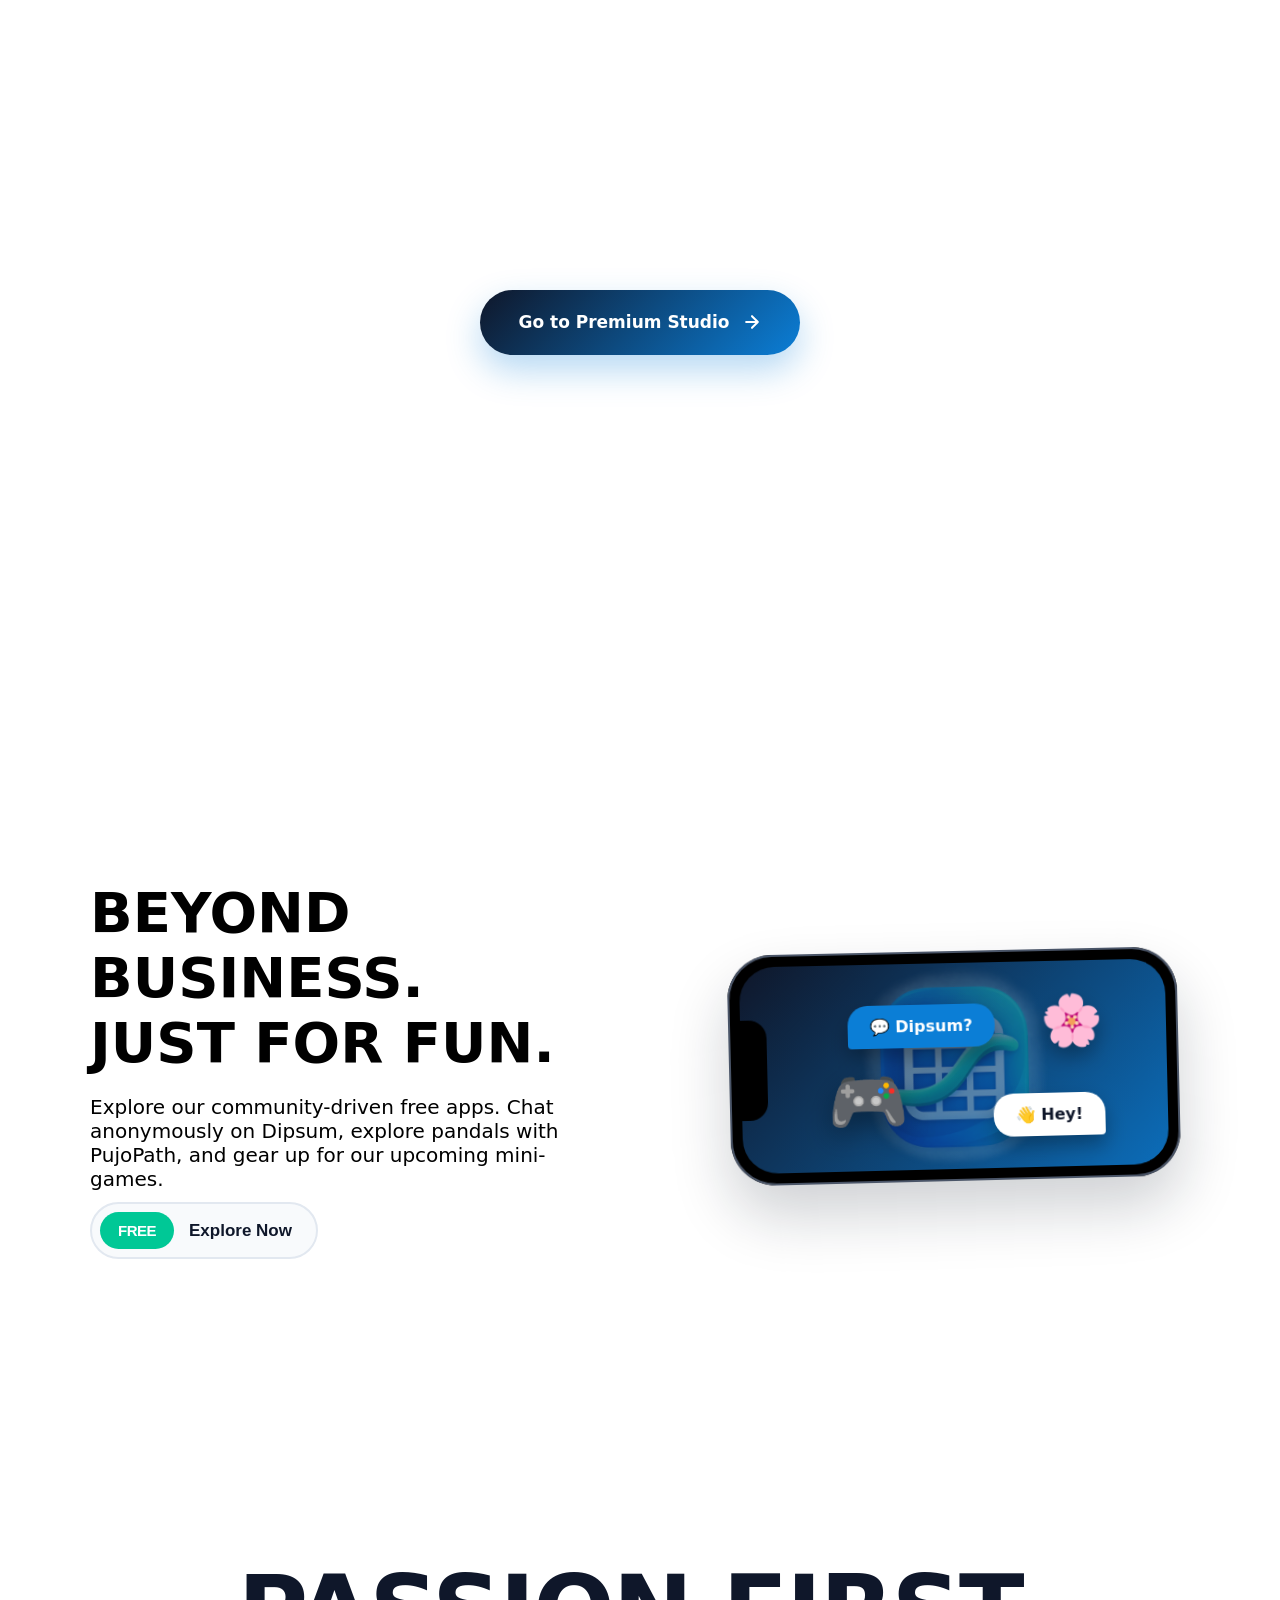
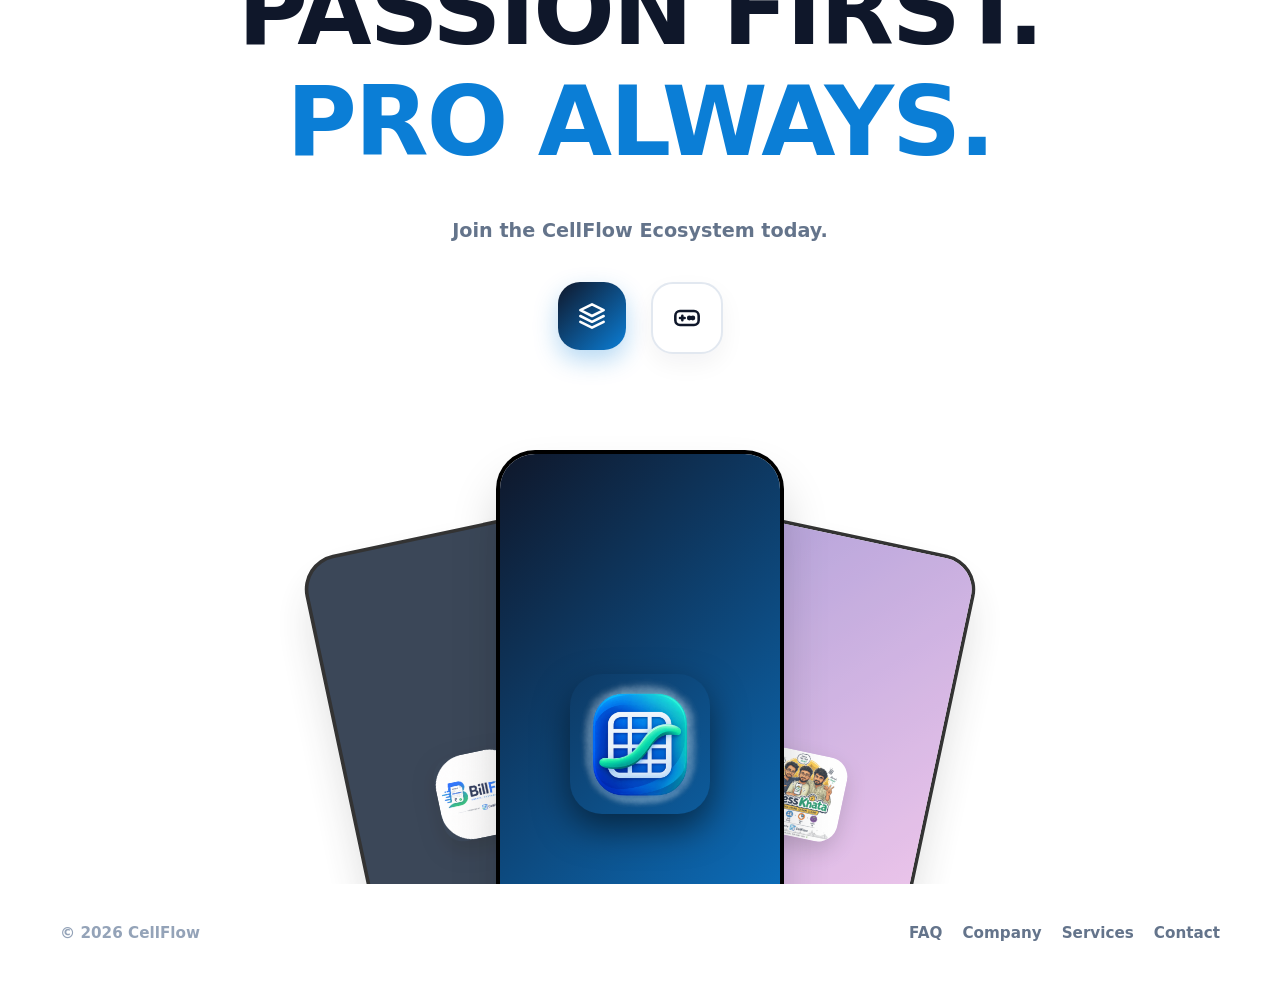
==== commit 92f53ab3: "Update index.html" ====
--- a/index.html
+++ b/index.html
@@ -540,20 +540,25 @@
 
         <!-- The Animated Phone Cluster -->
         <div class="cf-phone-cluster reveal-cluster">
+            
             <!-- Left Phone (Bill Flow) -->
             <div class="cluster-phone phone-left" style="background: #0A192F;">
-                <img src="BillFlow-Demo/logo.png" alt="Bill Flow" style="width: 70px; border-radius: 16px;">
+                <!-- Increased to 95px and added premium shadow -->
+                <img src="BillFlow-Demo/logo.png" alt="Bill Flow" style="width: 95px; border-radius: 22px; box-shadow: 0 10px 25px rgba(0,0,0,0.4);">
             </div>
             
             <!-- Center Phone (CellFlow) -->
             <div class="cluster-phone phone-center" style="background: linear-gradient(135deg, var(--cf-navy), var(--cf-blue));">
-                <img src="logo.png" alt="CellFlow" style="width: 100px; filter: brightness(0) invert(1); opacity: 0.8;">
+                <!-- Removed invert filter, increased to 140px (largest), added premium shadow -->
+                <img src="logo.png" alt="CellFlow" style="width: 140px; border-radius: 32px; box-shadow: 0 15px 35px rgba(0,0,0,0.5);">
             </div>
             
             <!-- Right Phone (Mess Khata) -->
             <div class="cluster-phone phone-right" style="background: linear-gradient(135deg, #a18cd1, #fbc2eb);">
-                <img src="MessKhata-Demo/logo.png" alt="Mess Khata" style="width: 70px; border-radius: 16px;">
-            </div>
+                <!-- Increased to 95px and added premium shadow -->
+                <img src="MessKhata-Demo/logo.png" alt="Mess Khata" style="width: 95px; border-radius: 22px; box-shadow: 0 10px 25px rgba(0,0,0,0.2);">
+            </div>
+
         </div>
     </section>
     
--- a/style.css
+++ b/style.css
@@ -1461,6 +1461,36 @@
     letter-spacing: -2px;
 }
 
+/* --- THE ROTATING TEXT ENGINE --- */
+.cf-text-rotator {
+    display: block;
+    position: relative;
+    height: 1.2em; /* Reserves exact space so layout doesn't jump */
+    overflow: hidden;
+    margin-top: 5px;
+}
+
+.cf-rotator-word {
+    position: absolute;
+    top: 0;
+    left: 0;
+    width: 100%;
+    color: var(--cf-blue); /* Highlights the changing text */
+    opacity: 0;
+    transform: translateY(100%);
+    transition: opacity 0.5s ease, transform 0.6s cubic-bezier(0.34, 1.56, 0.64, 1);
+}
+
+.cf-rotator-word.active {
+    opacity: 1;
+    transform: translateY(0);
+}
+
+.cf-rotator-word.exit {
+    opacity: 0;
+    transform: translateY(-100%);
+}
+
 .finale-subtitle {
     font-size: 1.2rem;
     color: #64748B;
@@ -1468,33 +1498,59 @@
     font-weight: 600;
 }
 
+/* --- PREMIUM SQUARE PILL BUTTONS --- */
 .finale-actions {
     display: flex;
-    gap: 15px;
+    gap: 25px; /* Spaced perfectly for icons */
     margin-bottom: 80px;
     z-index: 10;
 }
 
-.cf-btn-premium {
-    background: var(--cf-navy);
-    color: white;
-    padding: 14px 28px;
-    border-radius: 30px;
+.cf-sq-btn {
+    display: flex;
+    justify-content: center;
+    align-items: center;
+    width: 68px;
+    height: 68px;
+    border-radius: 22px; /* Smooth Apple-style 'Squircle' */
     text-decoration: none;
-    font-weight: 800;
-    transition: all 0.3s ease;
-    box-shadow: 0 10px 20px rgba(15, 23, 42, 0.15);
-}
-
-.cf-btn-free {
-    background: var(--cf-neon);
+    transition: all 0.4s cubic-bezier(0.34, 1.56, 0.64, 1);
+}
+
+.premium-sq {
+    background: linear-gradient(135deg, var(--cf-navy) 0%, var(--cf-blue) 100%);
+    color: #ffffff;
+    box-shadow: 0 10px 25px rgba(11, 126, 214, 0.3);
+}
+
+.free-sq {
+    background: #ffffff;
     color: var(--cf-navy);
-    padding: 14px 28px;
-    border-radius: 30px;
-    text-decoration: none;
-    font-weight: 800;
-    transition: all 0.3s ease;
-}
+    border: 2px solid var(--cf-border);
+    box-shadow: 0 10px 25px rgba(15, 23, 42, 0.05);
+}
+
+.cf-sq-btn:hover {
+    transform: translateY(-6px) scale(1.05); /* Lifts and grows slightly */
+}
+
+.premium-sq:hover {
+    box-shadow: 0 15px 35px rgba(11, 126, 214, 0.5);
+}
+
+.free-sq:hover {
+    border-color: var(--cf-teal);
+    color: var(--cf-teal);
+    box-shadow: 0 15px 35px rgba(0, 200, 150, 0.2);
+}
+
+.finale-subtitle {
+    font-size: 1.2rem;
+    color: #64748B;
+    margin-bottom: 40px;
+    font-weight: 600;
+}
+
 
 .cf-btn-premium:hover, .cf-btn-free:hover {
     transform: translateY(-3px);
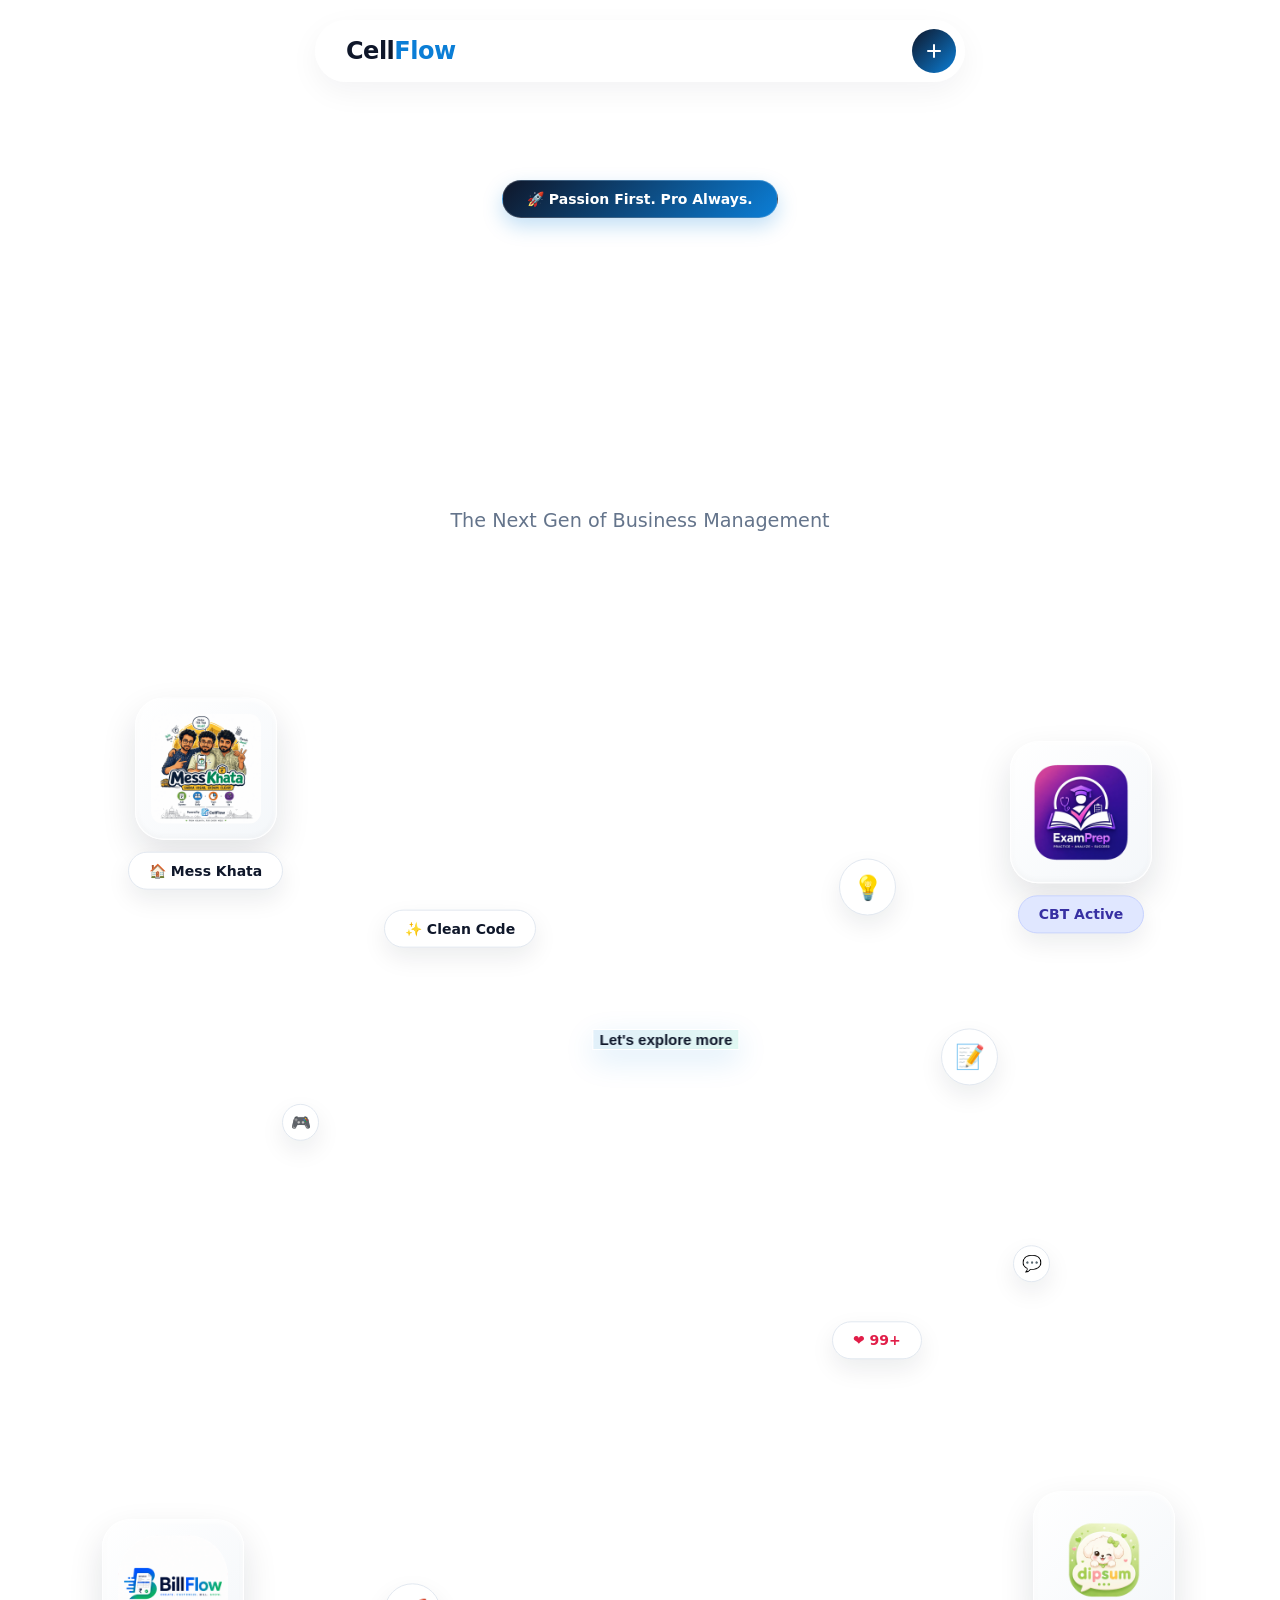
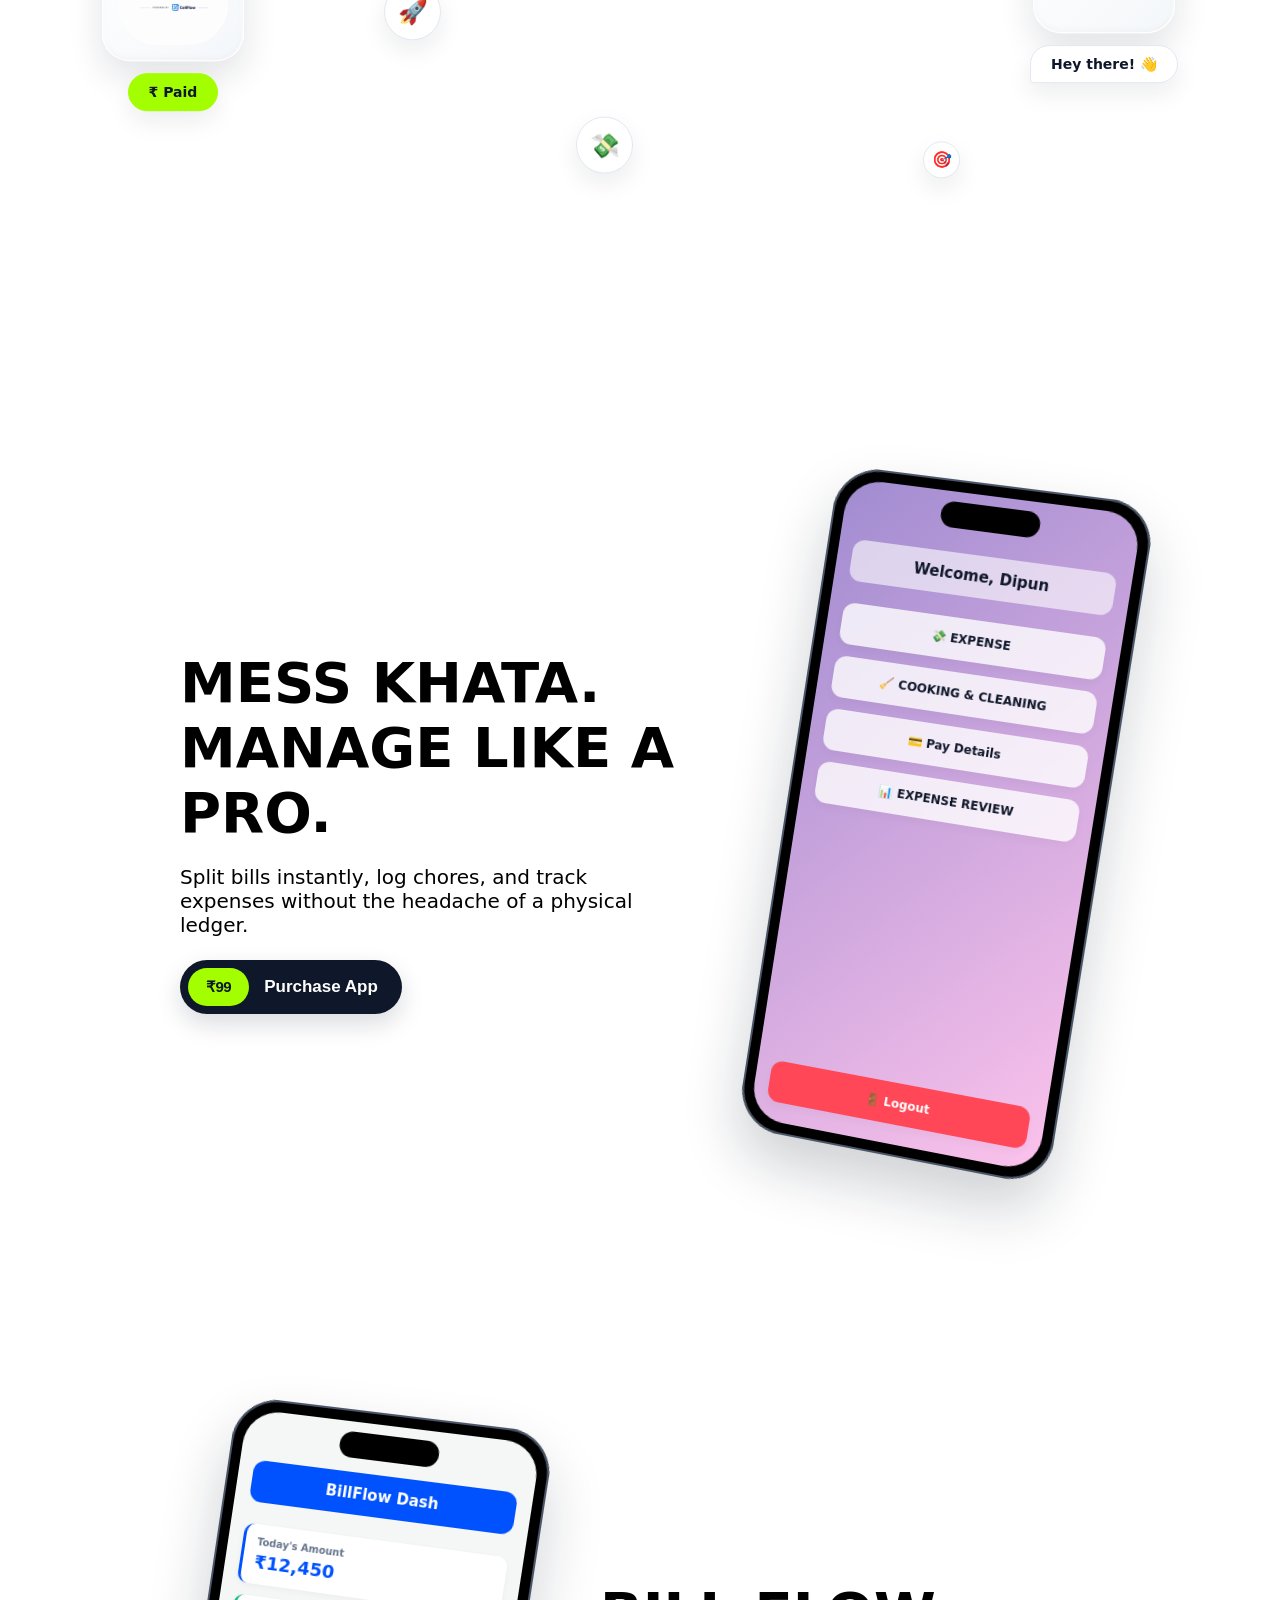
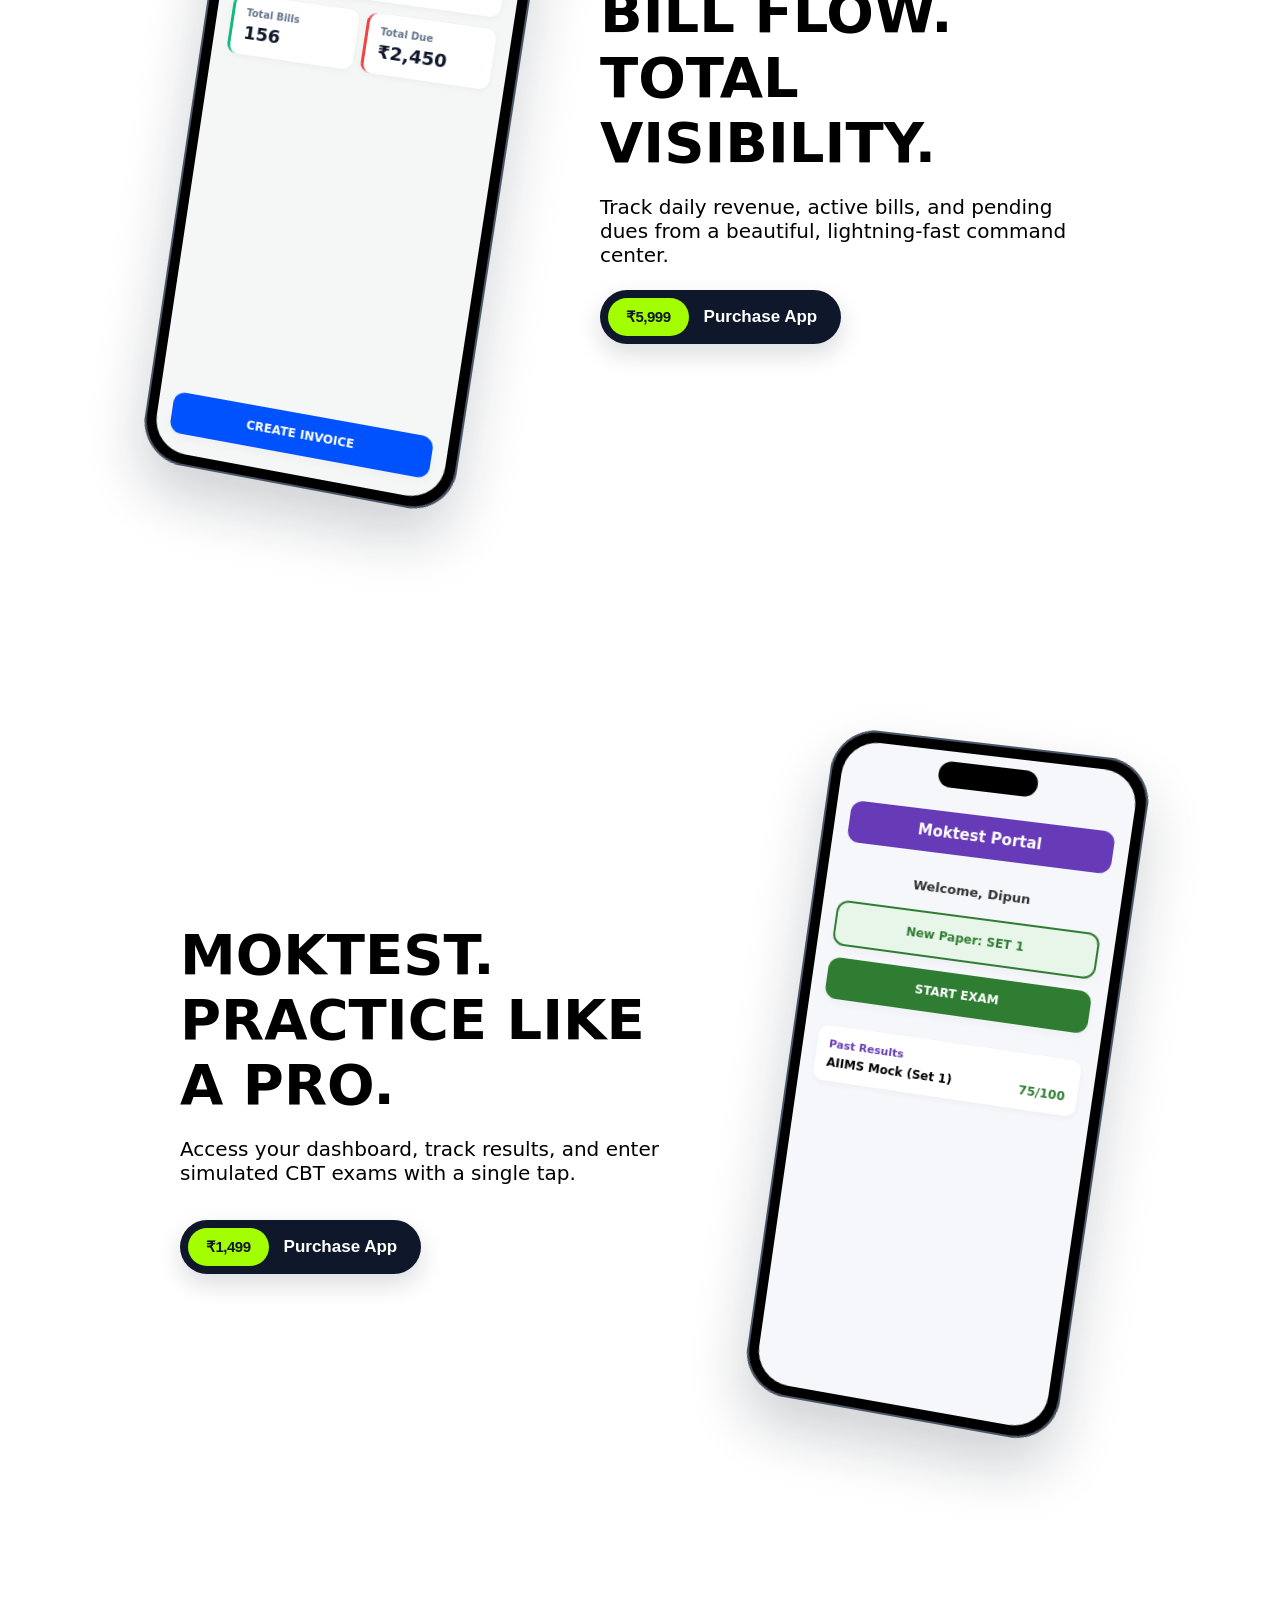
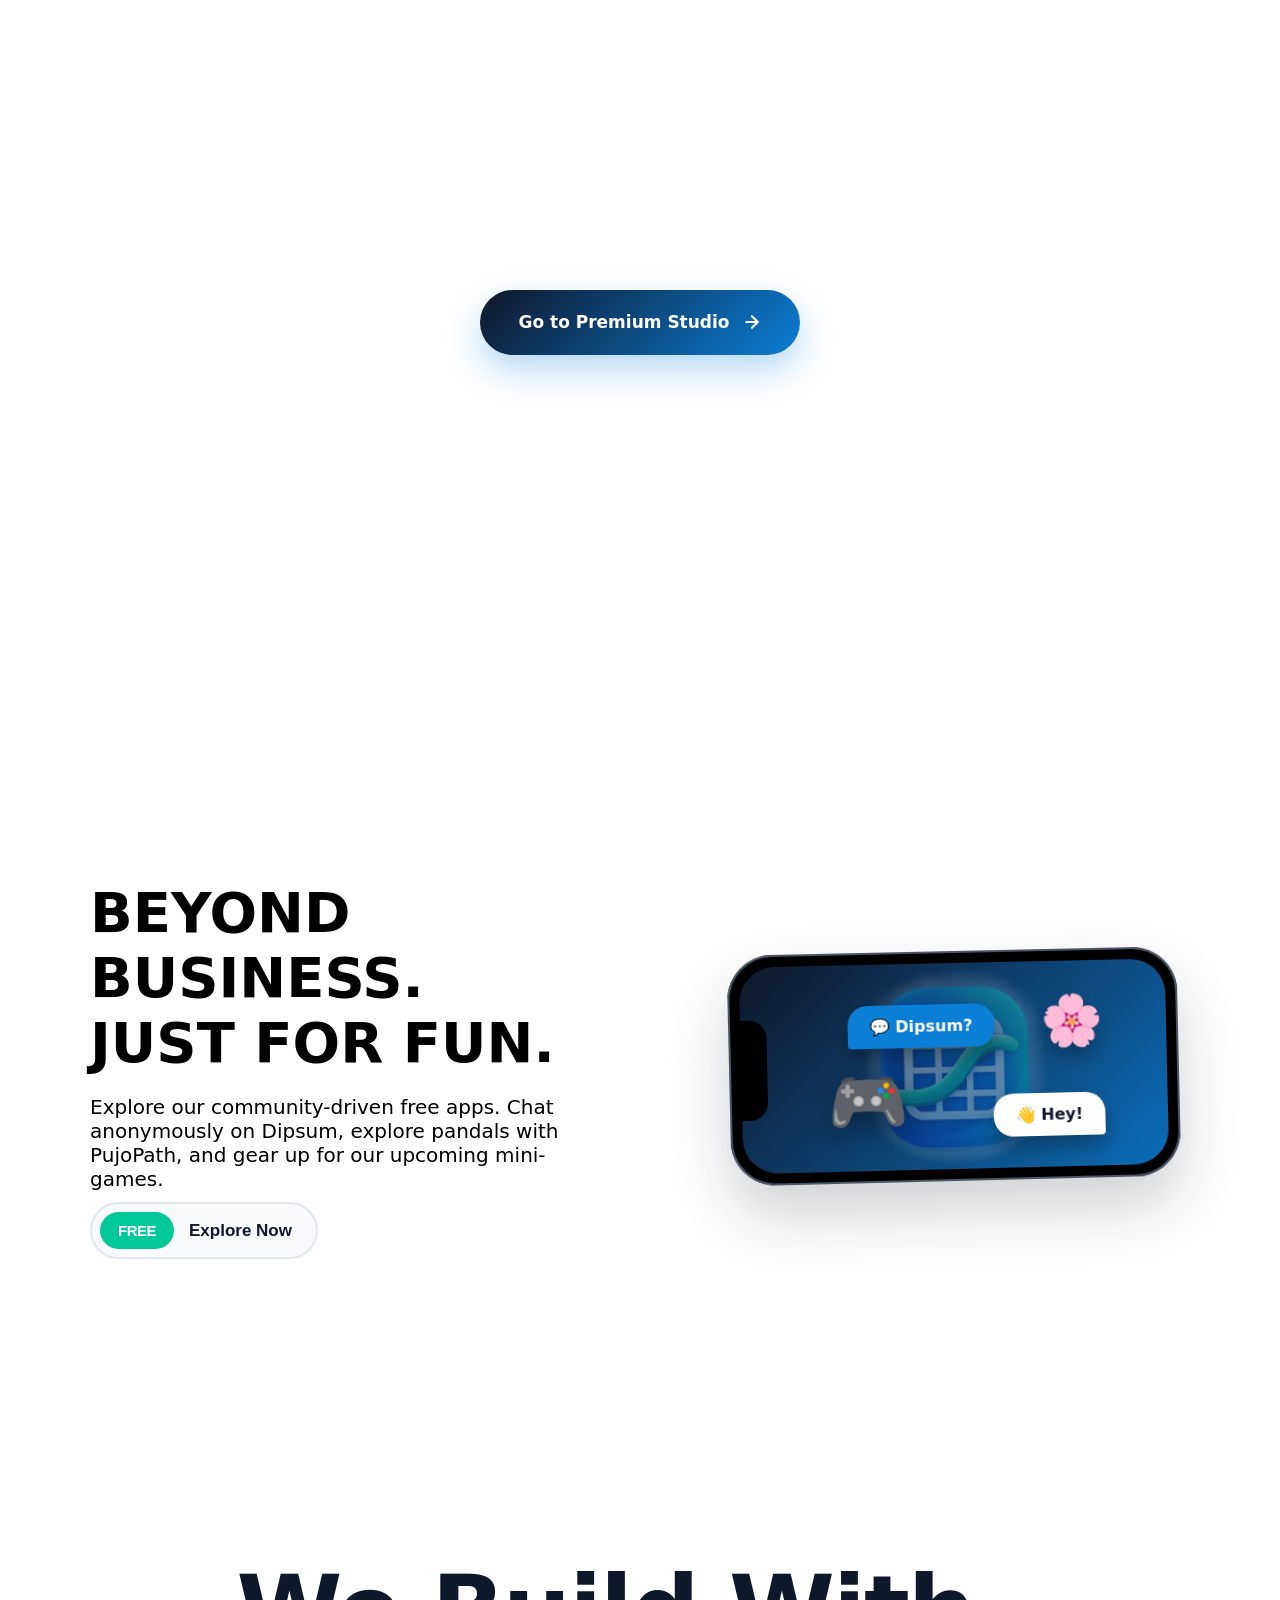
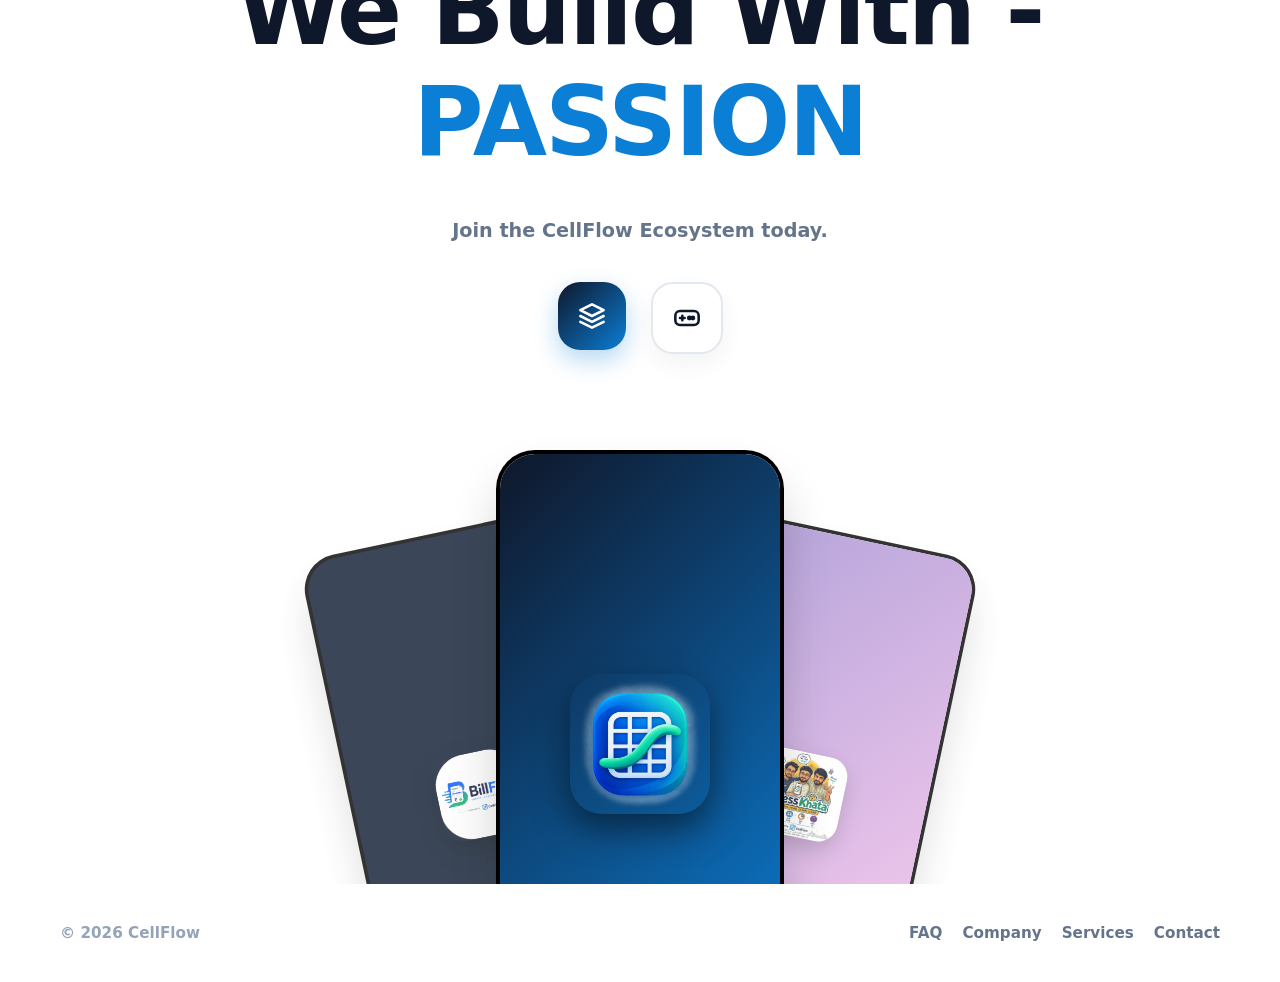
==== commit 7f1e27e1: "Update index.html" ====
--- a/index.html
+++ b/index.html
@@ -508,12 +508,12 @@
     <!-- 5. THE FINALE & PHONE CLUSTER -->
     <section class="cf-finale">
         <h2 class="finale-title">
-            PASSION FIRST.<br>
+            We Build With - <br>
             <!-- Animated Text Rotator -->
             <span class="cf-text-rotator">
-                <span class="cf-rotator-word active">PRO ALWAYS.</span>
-                <span class="cf-rotator-word">CLEAN CODE.</span>
-                <span class="cf-rotator-word">ZERO FRICTION.</span>
+                <span class="cf-rotator-word active">PASSION</span>
+                <span class="cf-rotator-word">LOVE</span>
+                <span class="cf-rotator-word">TRUST</span>
             </span>
         </h2>
         <p class="finale-subtitle">Join the CellFlow Ecosystem today.</p>
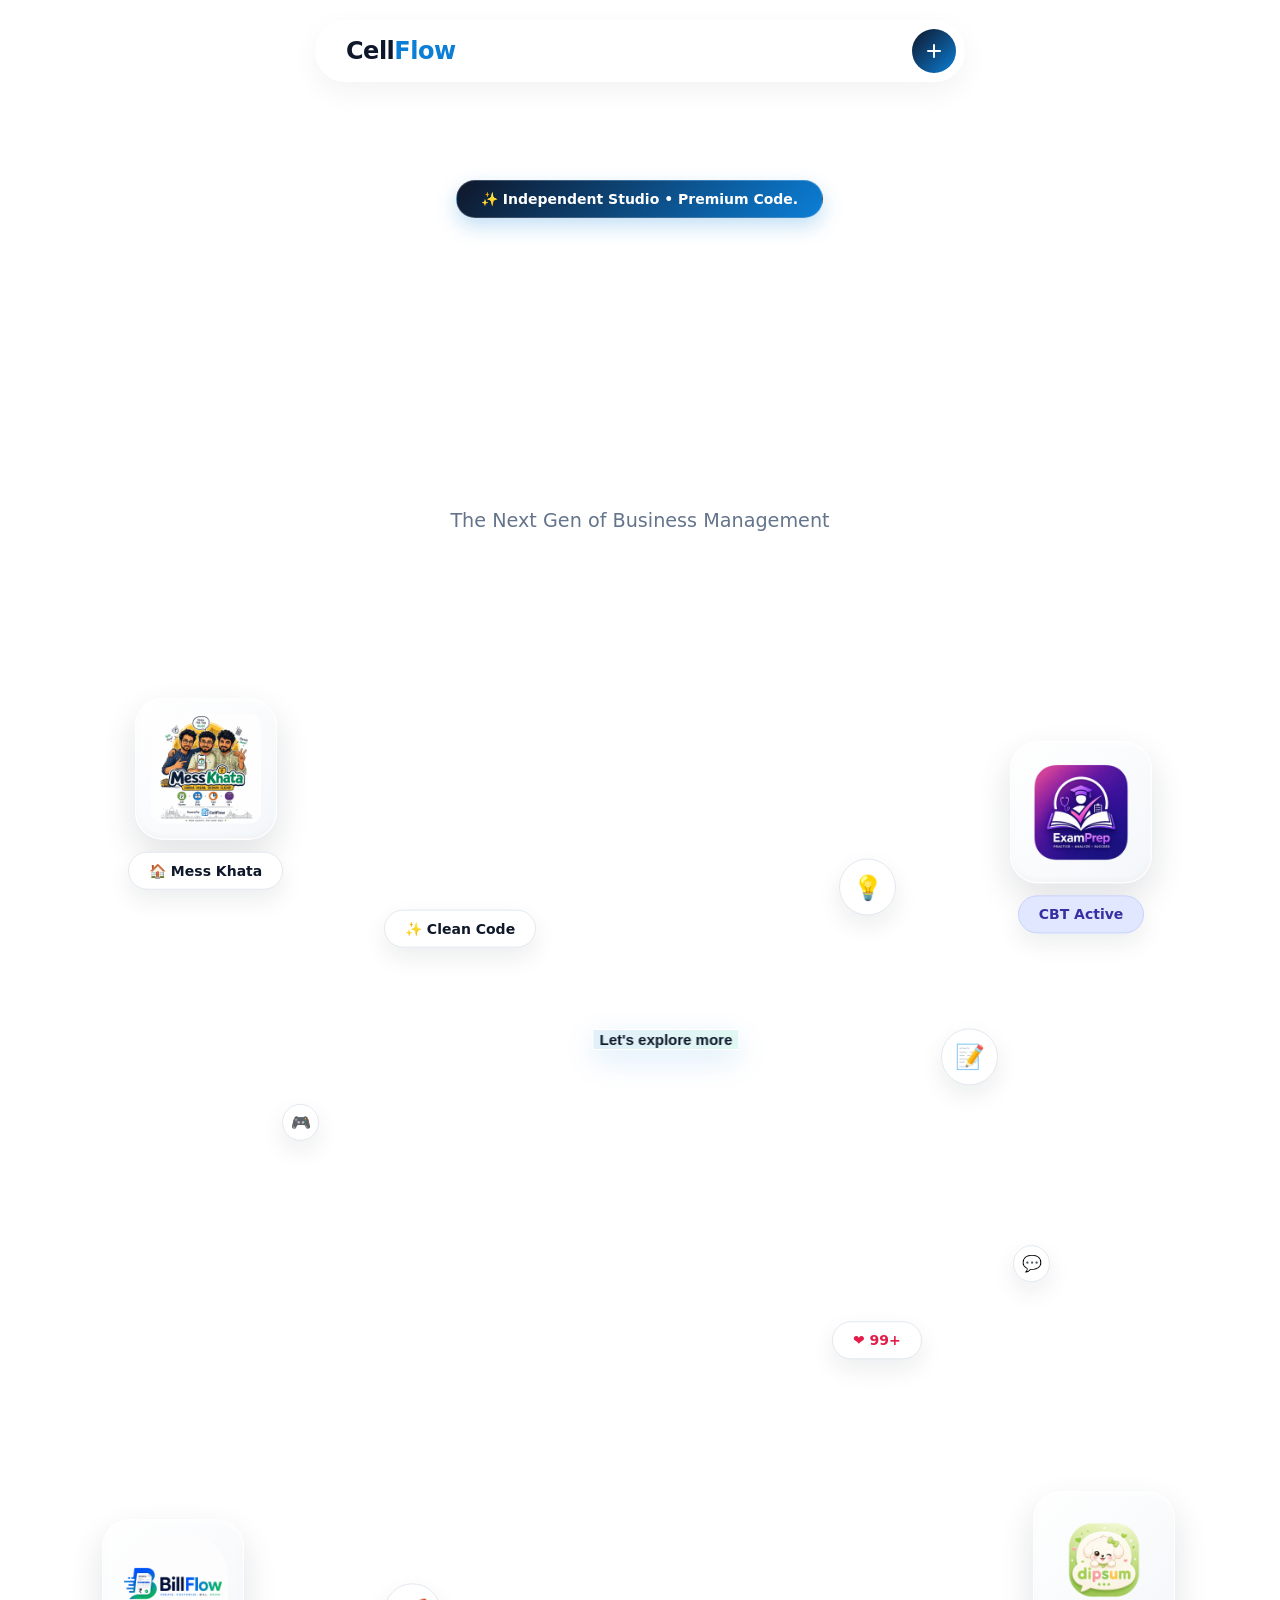
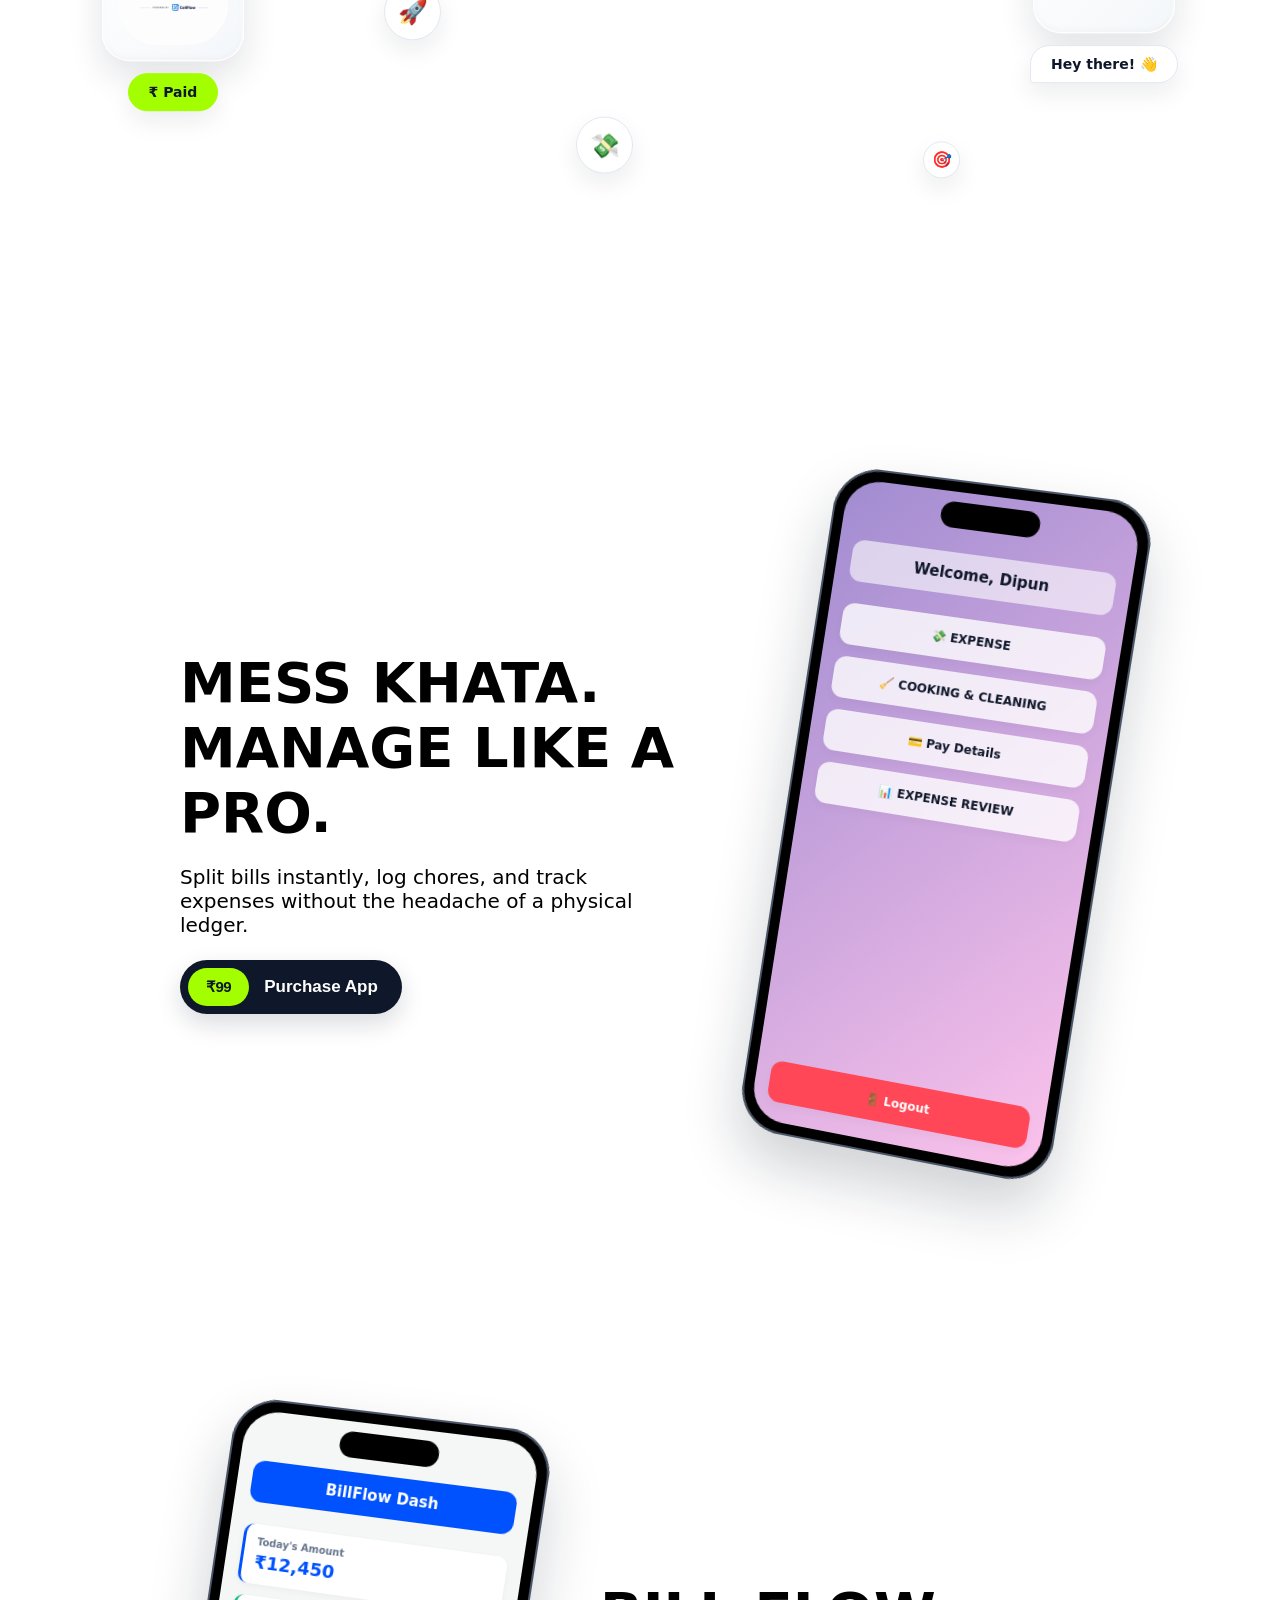
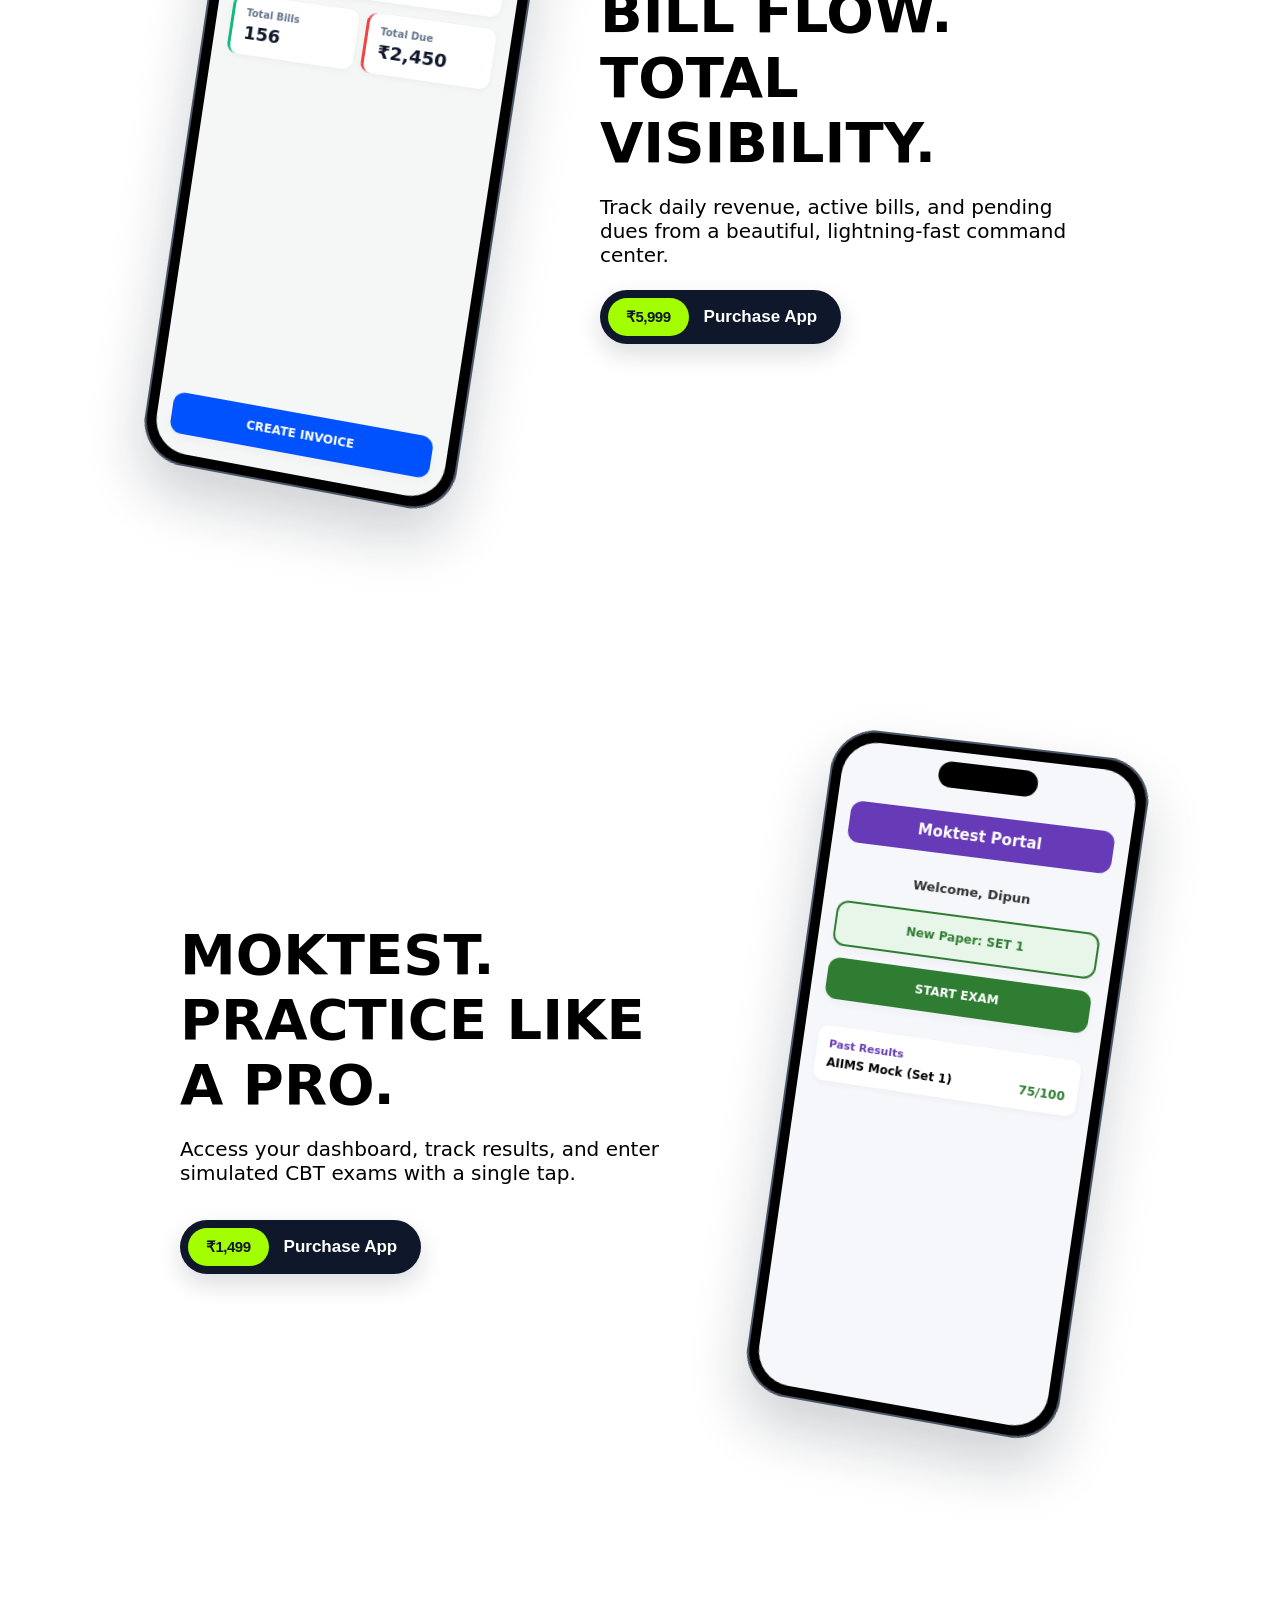
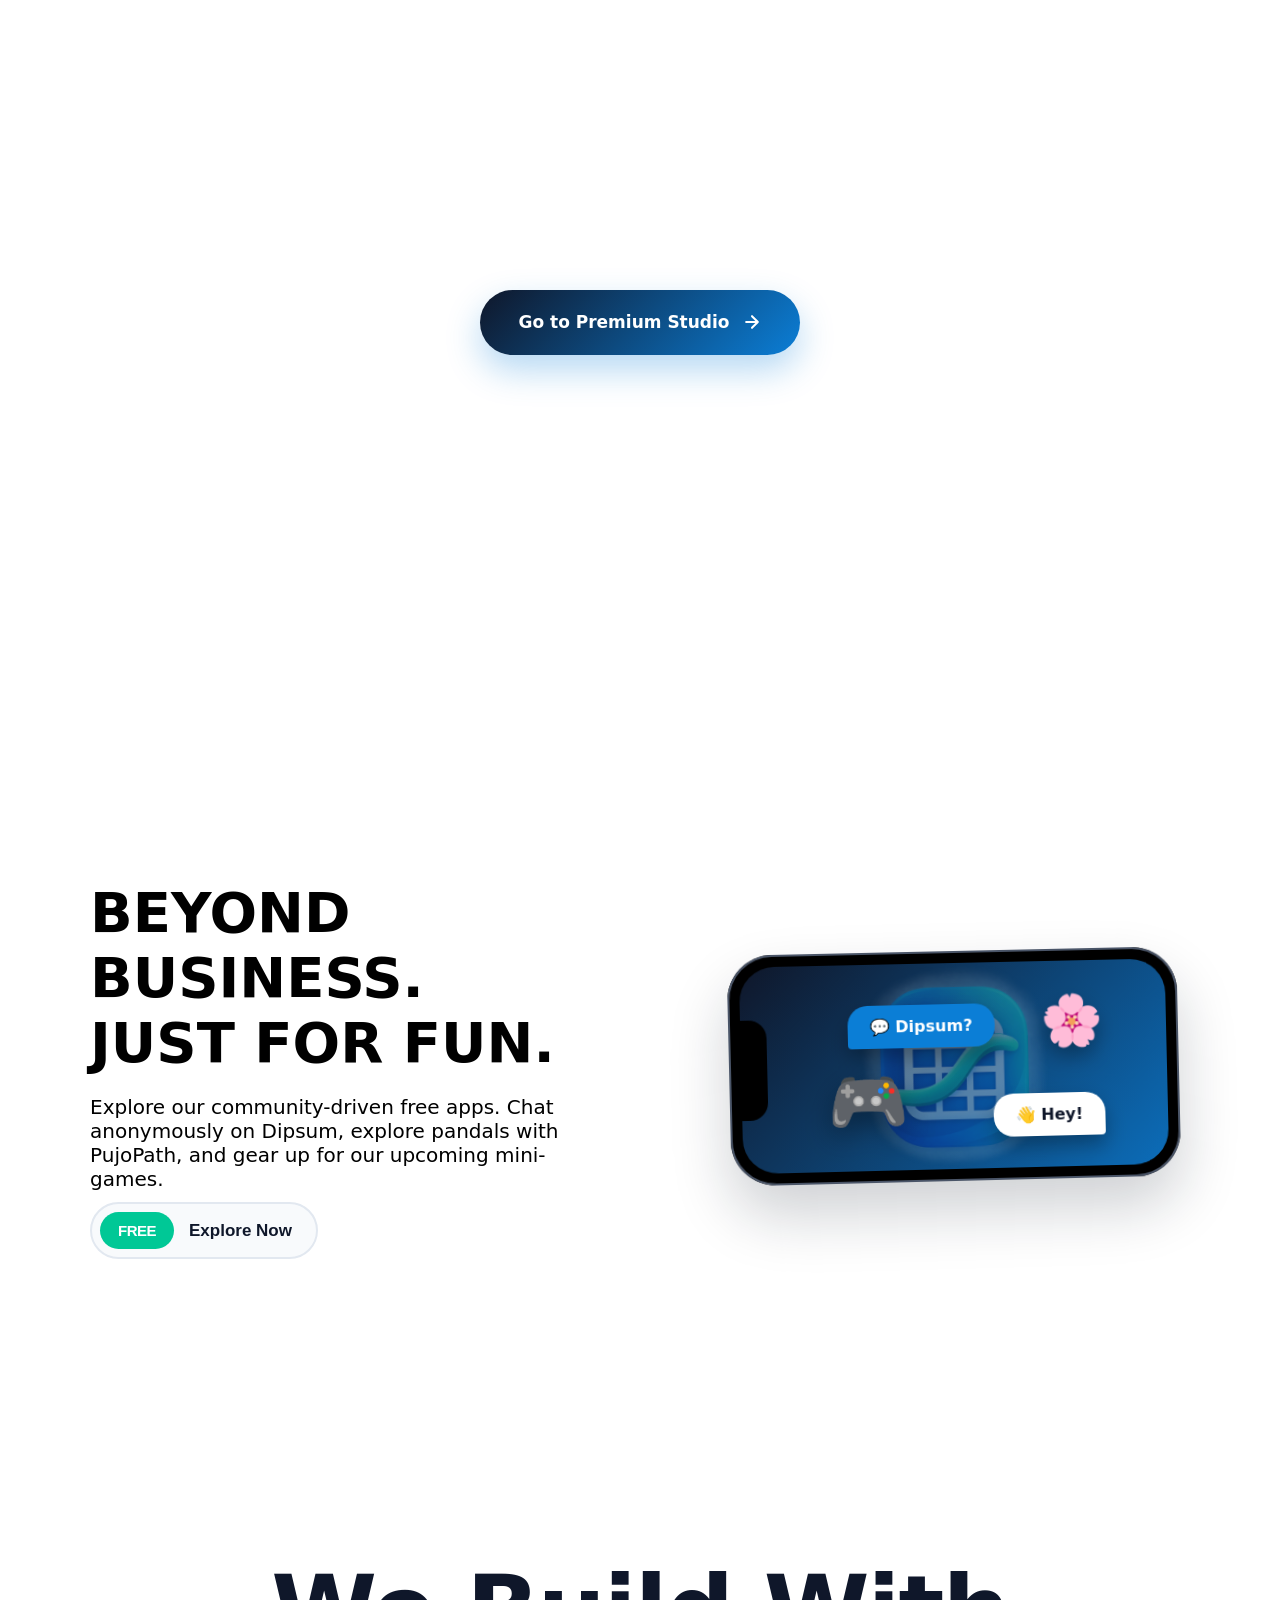
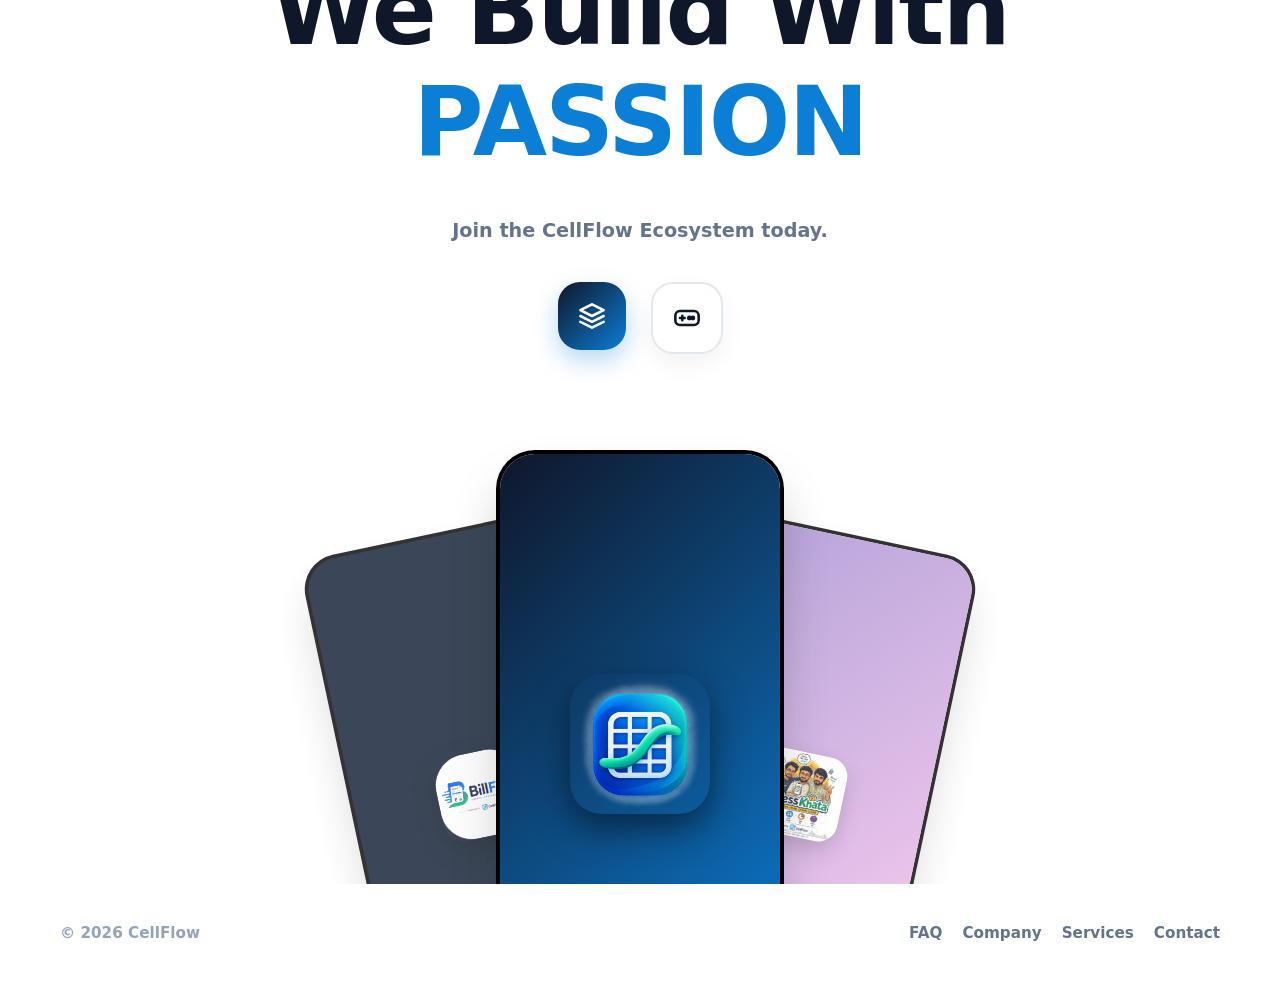
==== commit 19b649fa: "Update index.html" ====
--- a/index.html
+++ b/index.html
@@ -122,7 +122,7 @@
     <main class="cf-hero">
         <!-- Promotion Badge -->
         <div class="cf-promo-badge">
-            🚀 Passion First. Pro Always.
+            ✨ Independent Studio • Premium Code.
         </div>
     
         <!-- Animated Zappy-Style Motto -->
@@ -508,7 +508,7 @@
     <!-- 5. THE FINALE & PHONE CLUSTER -->
     <section class="cf-finale">
         <h2 class="finale-title">
-            We Build With - <br>
+            We Build With<br>
             <!-- Animated Text Rotator -->
             <span class="cf-text-rotator">
                 <span class="cf-rotator-word active">PASSION</span>
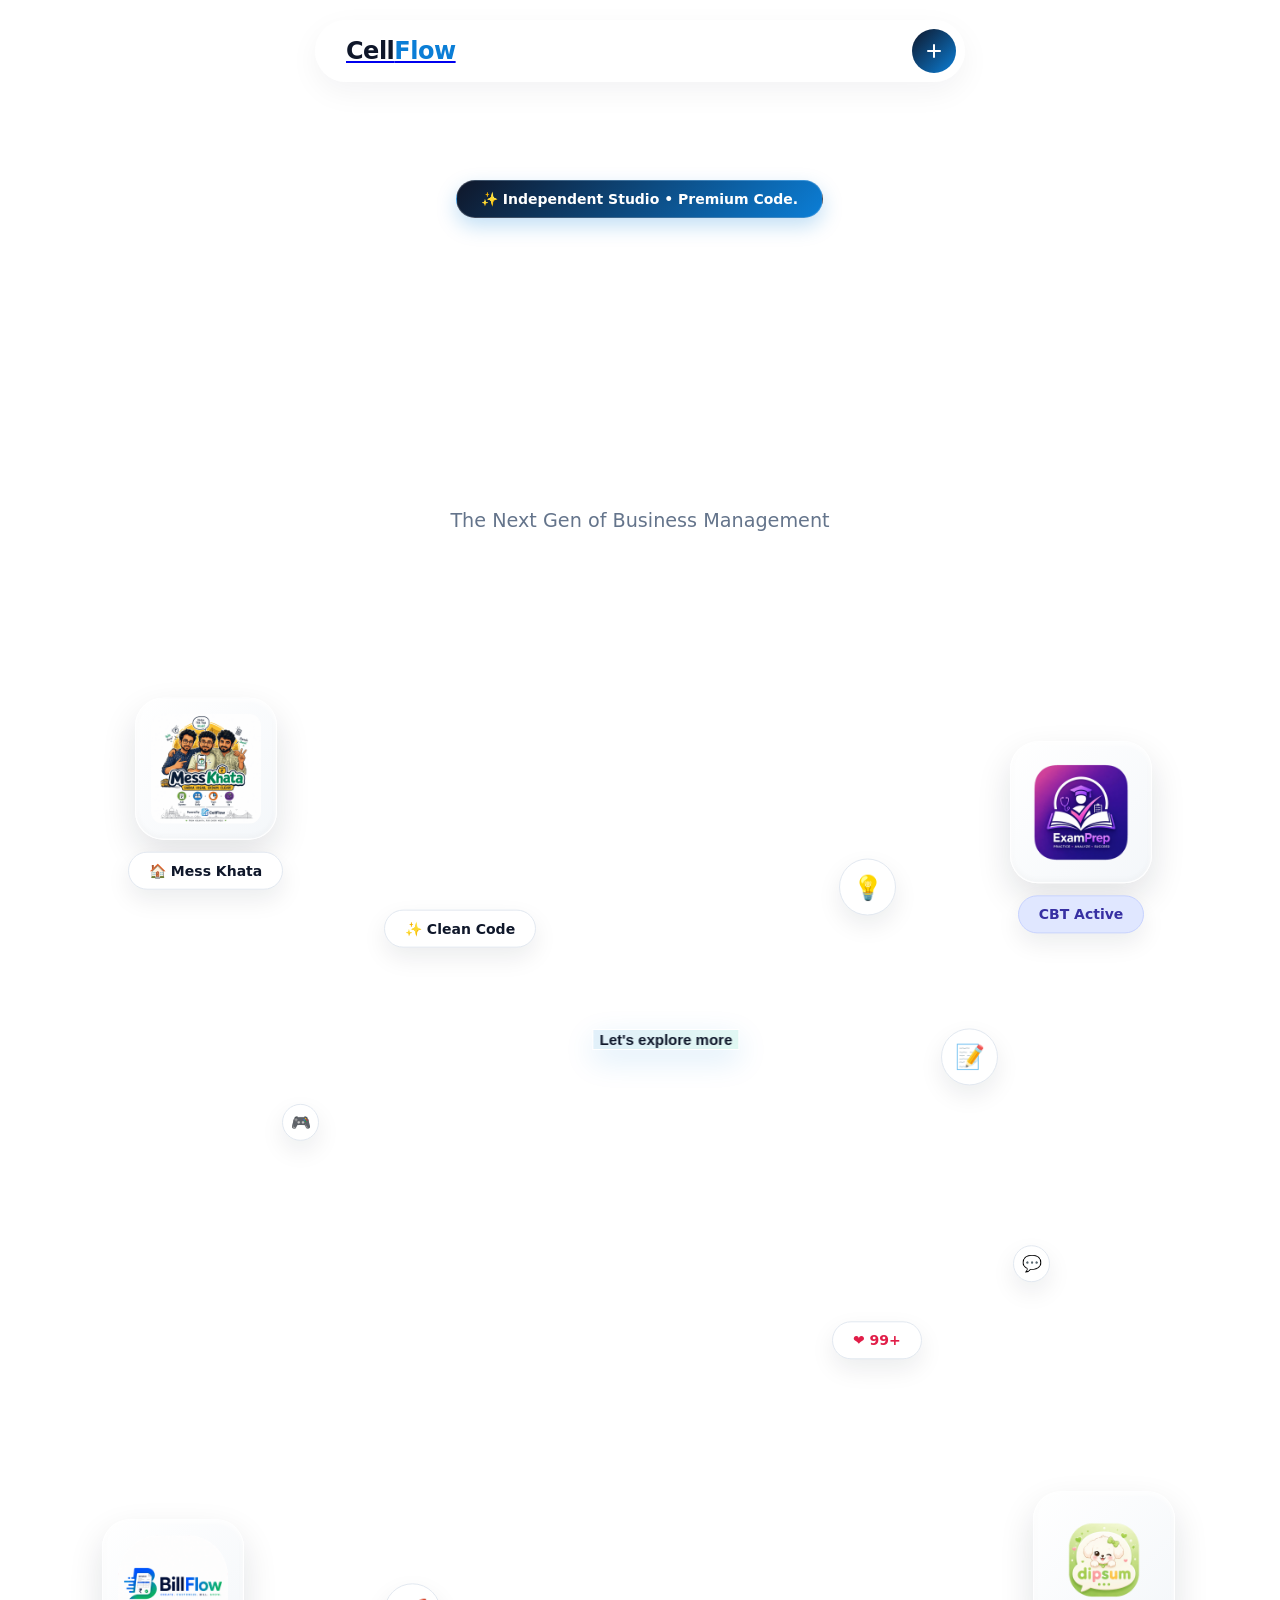
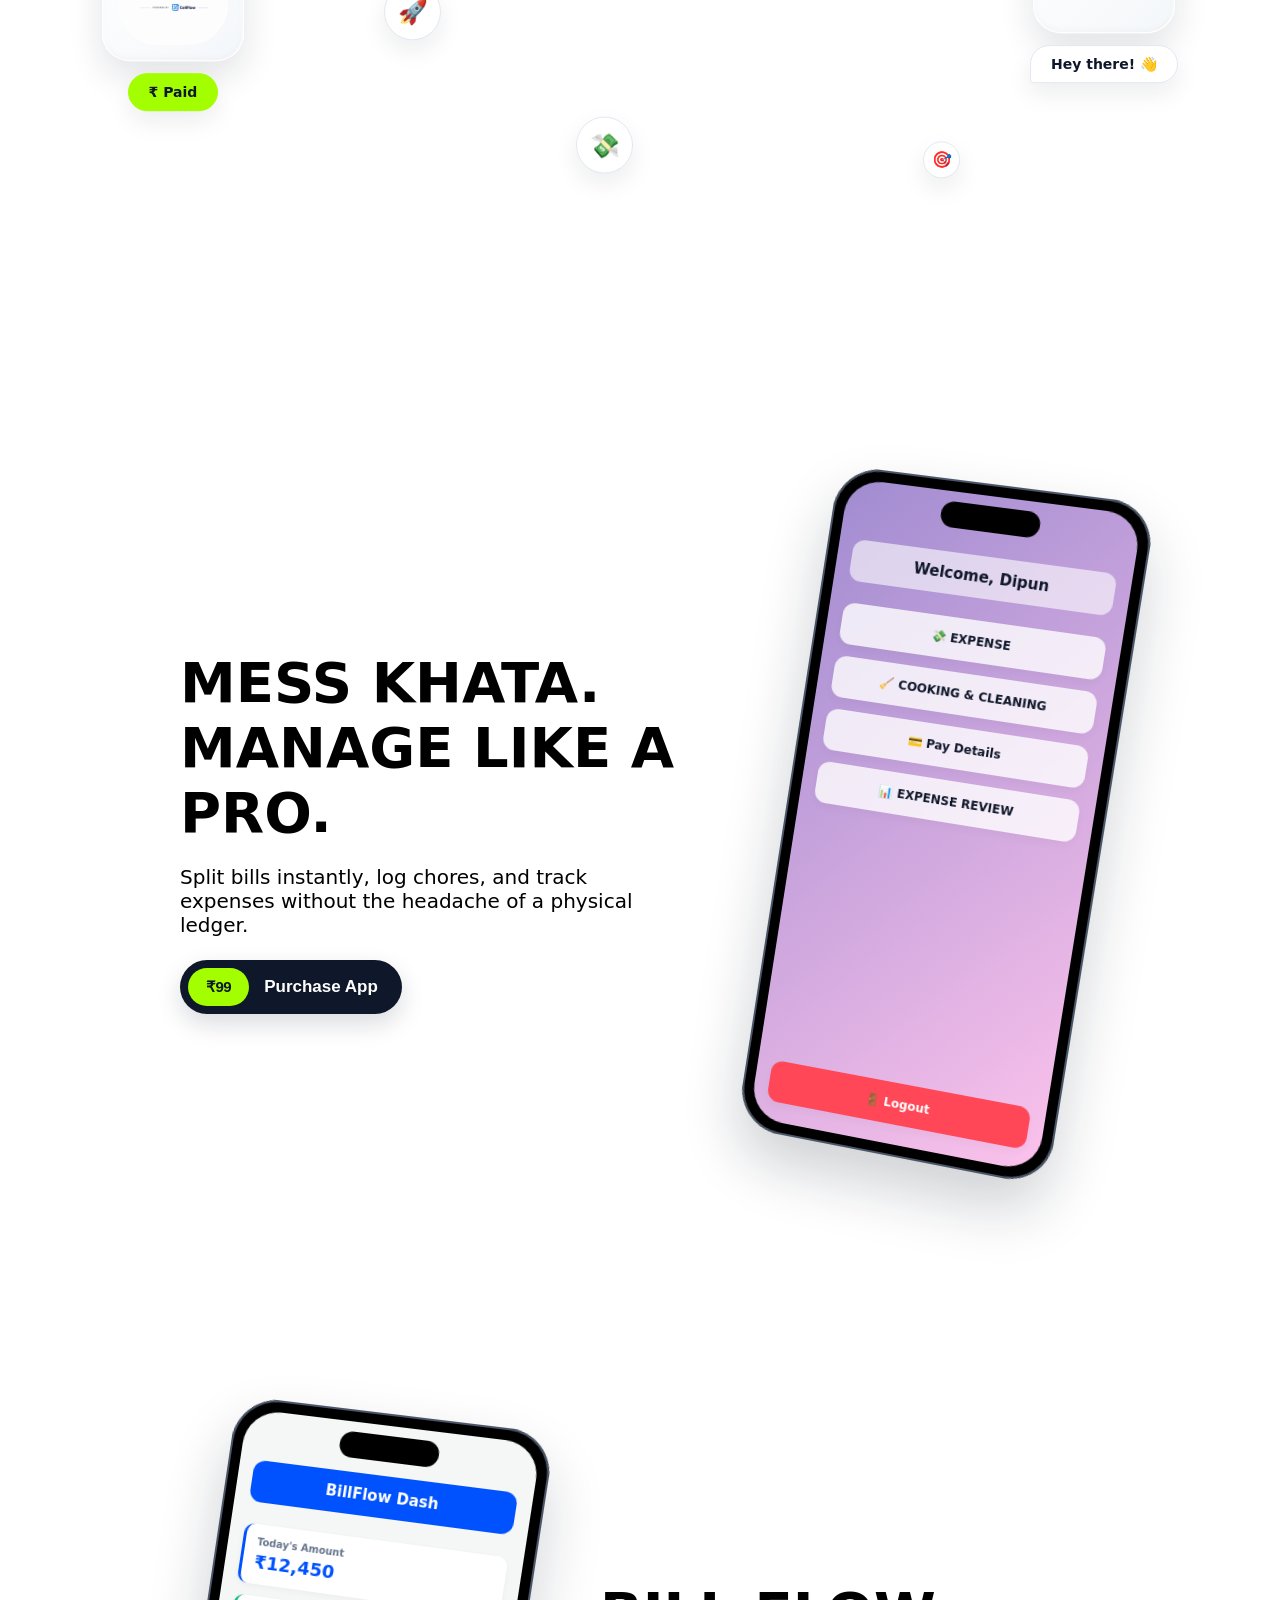
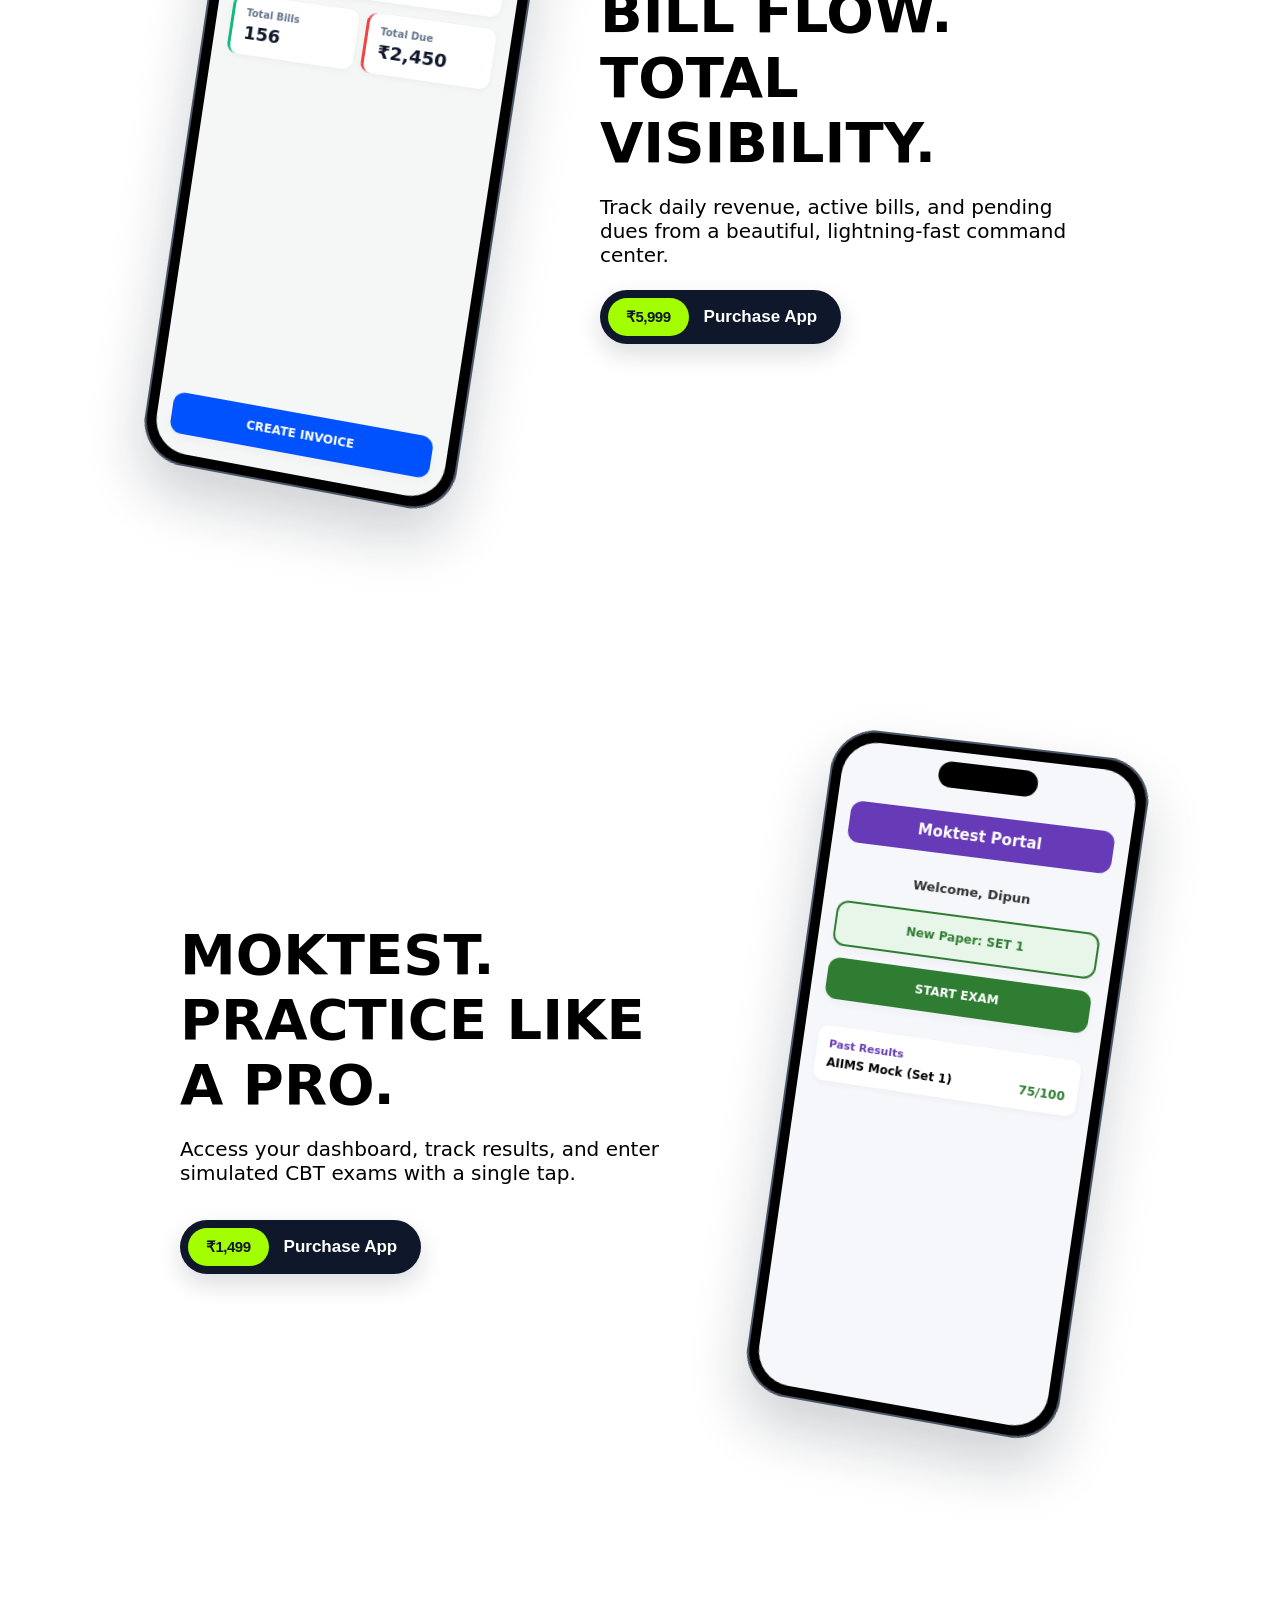
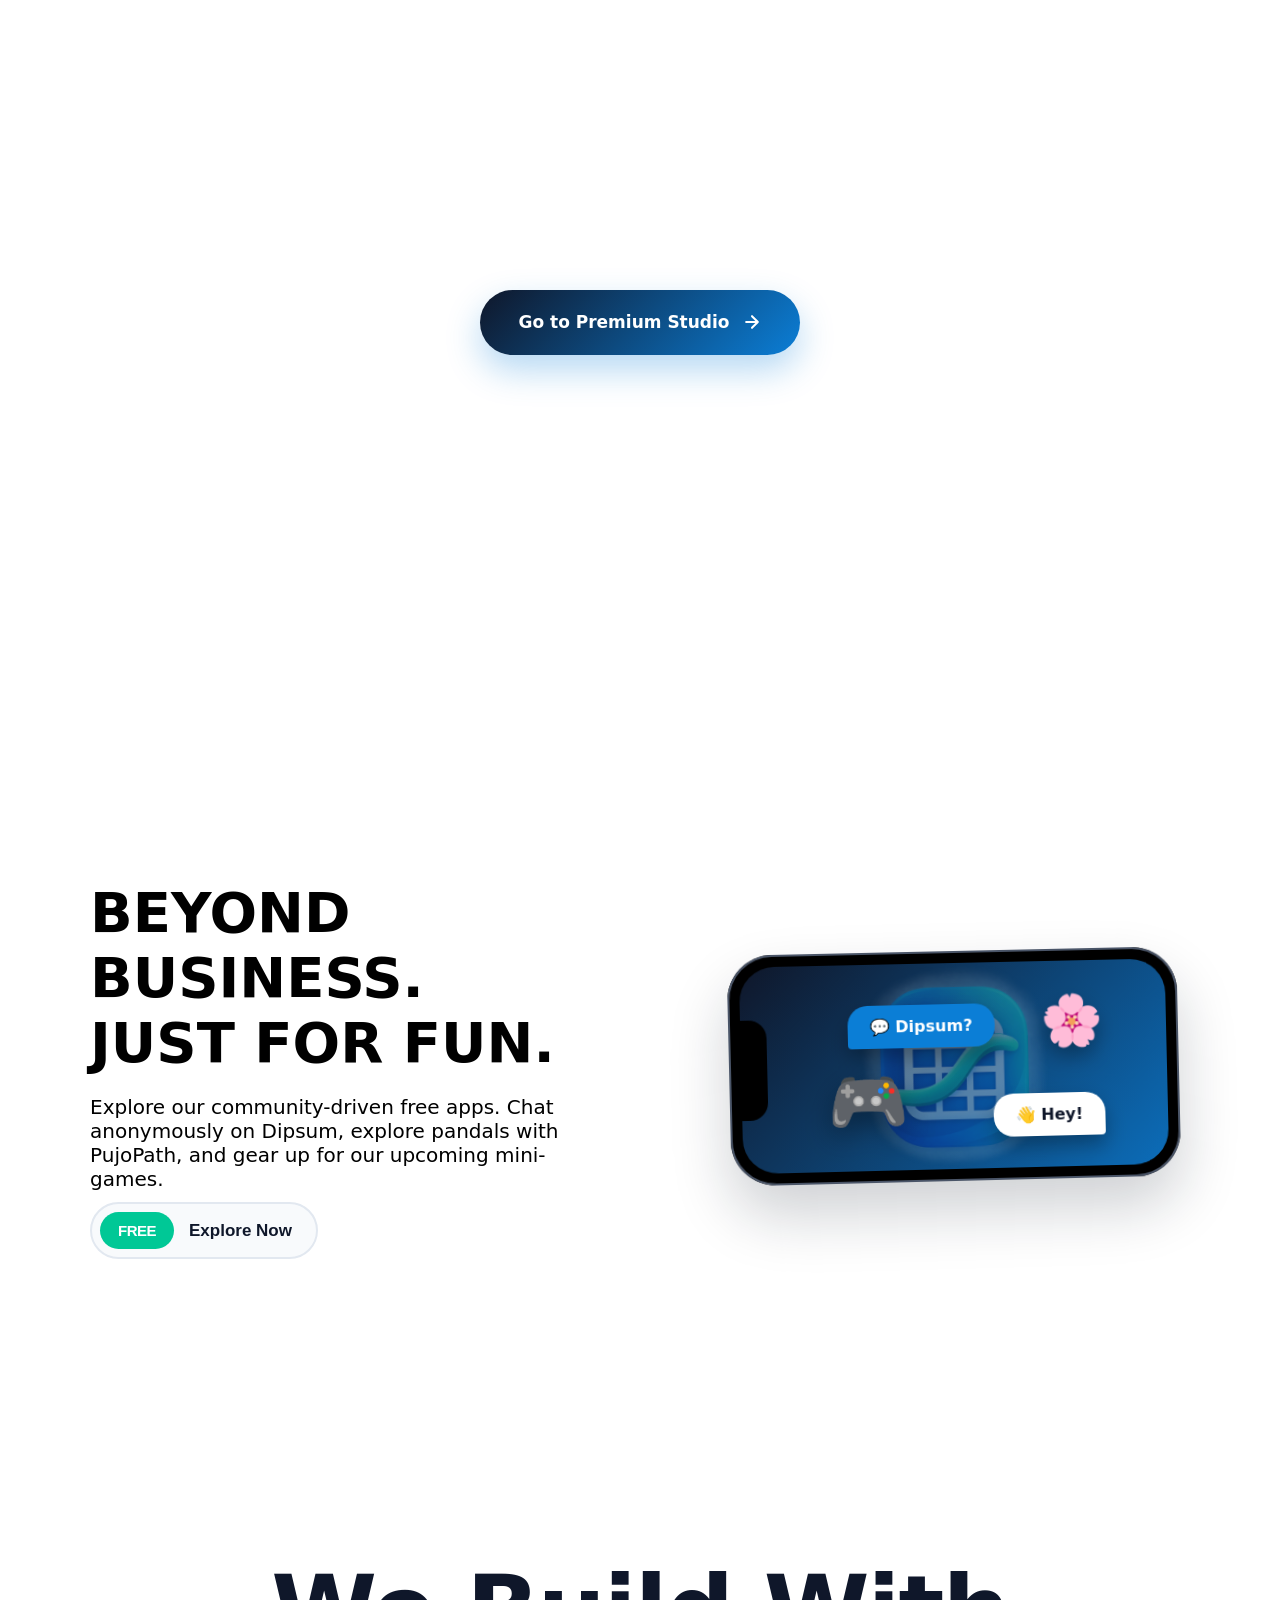
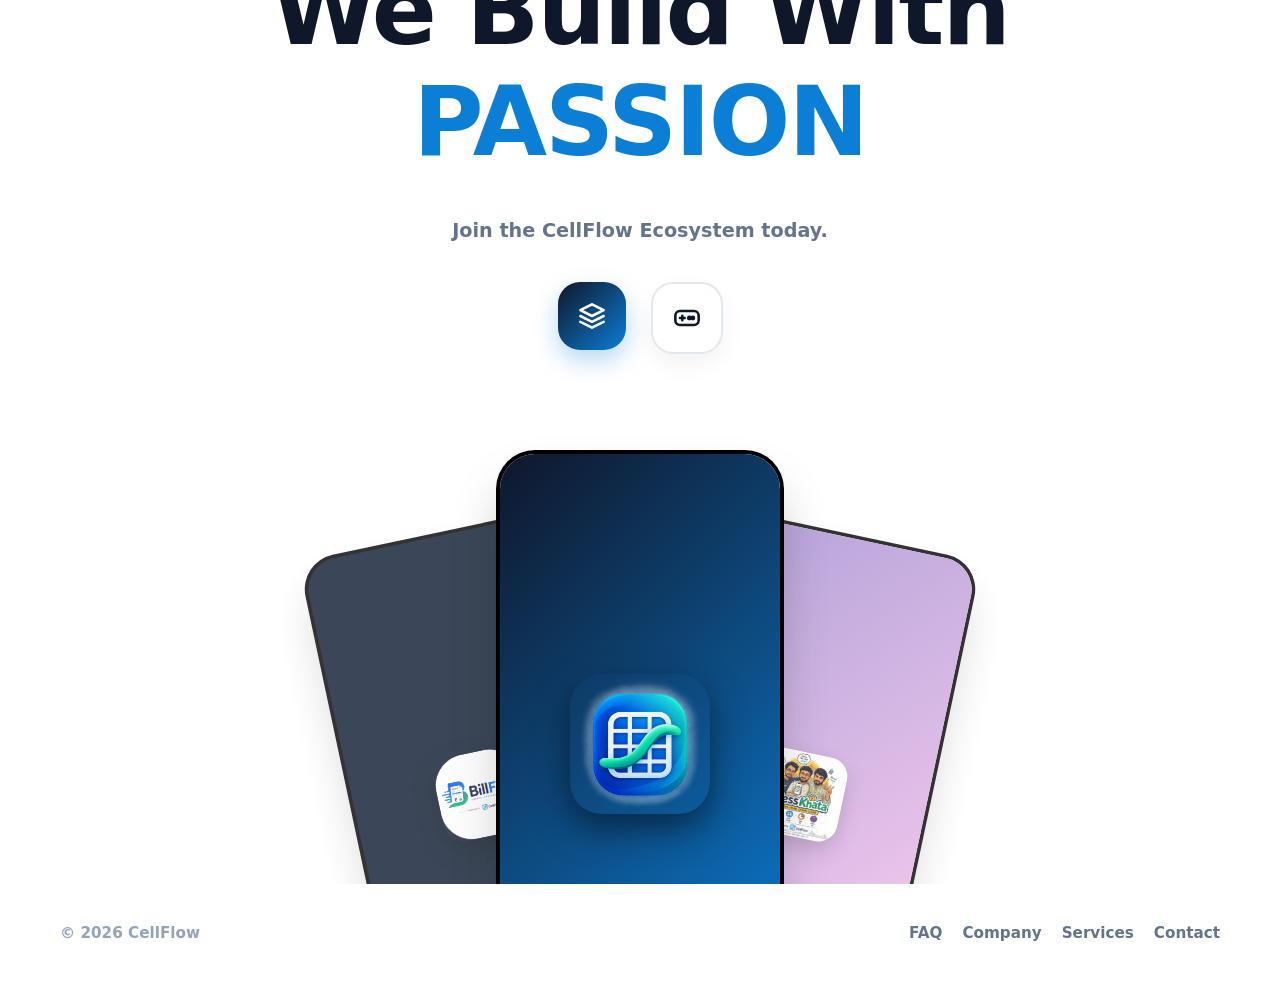
==== commit 4537e461: "Update index.html" ====
--- a/index.html
+++ b/index.html
@@ -70,10 +70,10 @@
     <div class="cf-nav-wrapper">
         <nav class="cf-nav-container" id="nav-container">
             <div class="cf-nav-top">
-                <!-- Fixed Logo Colors: Navy "Cell" and Blue "Flow" -->
-                <div class="cf-logo">
+                <!-- Changed to an anchor link pointing to index.html -->
+                <a href="index.html" class="cf-logo cf-page-link" aria-label="Go to Home">
                     <span style="color: var(--cf-navy);">Cell</span><span style="color: var(--cf-blue);">Flow</span>
-                </div>
+                </a>
                 <button class="cf-nav-toggle" id="nav-toggle" aria-label="Toggle Menu">
                     <span class="cf-icon-plus"></span>
                 </button>
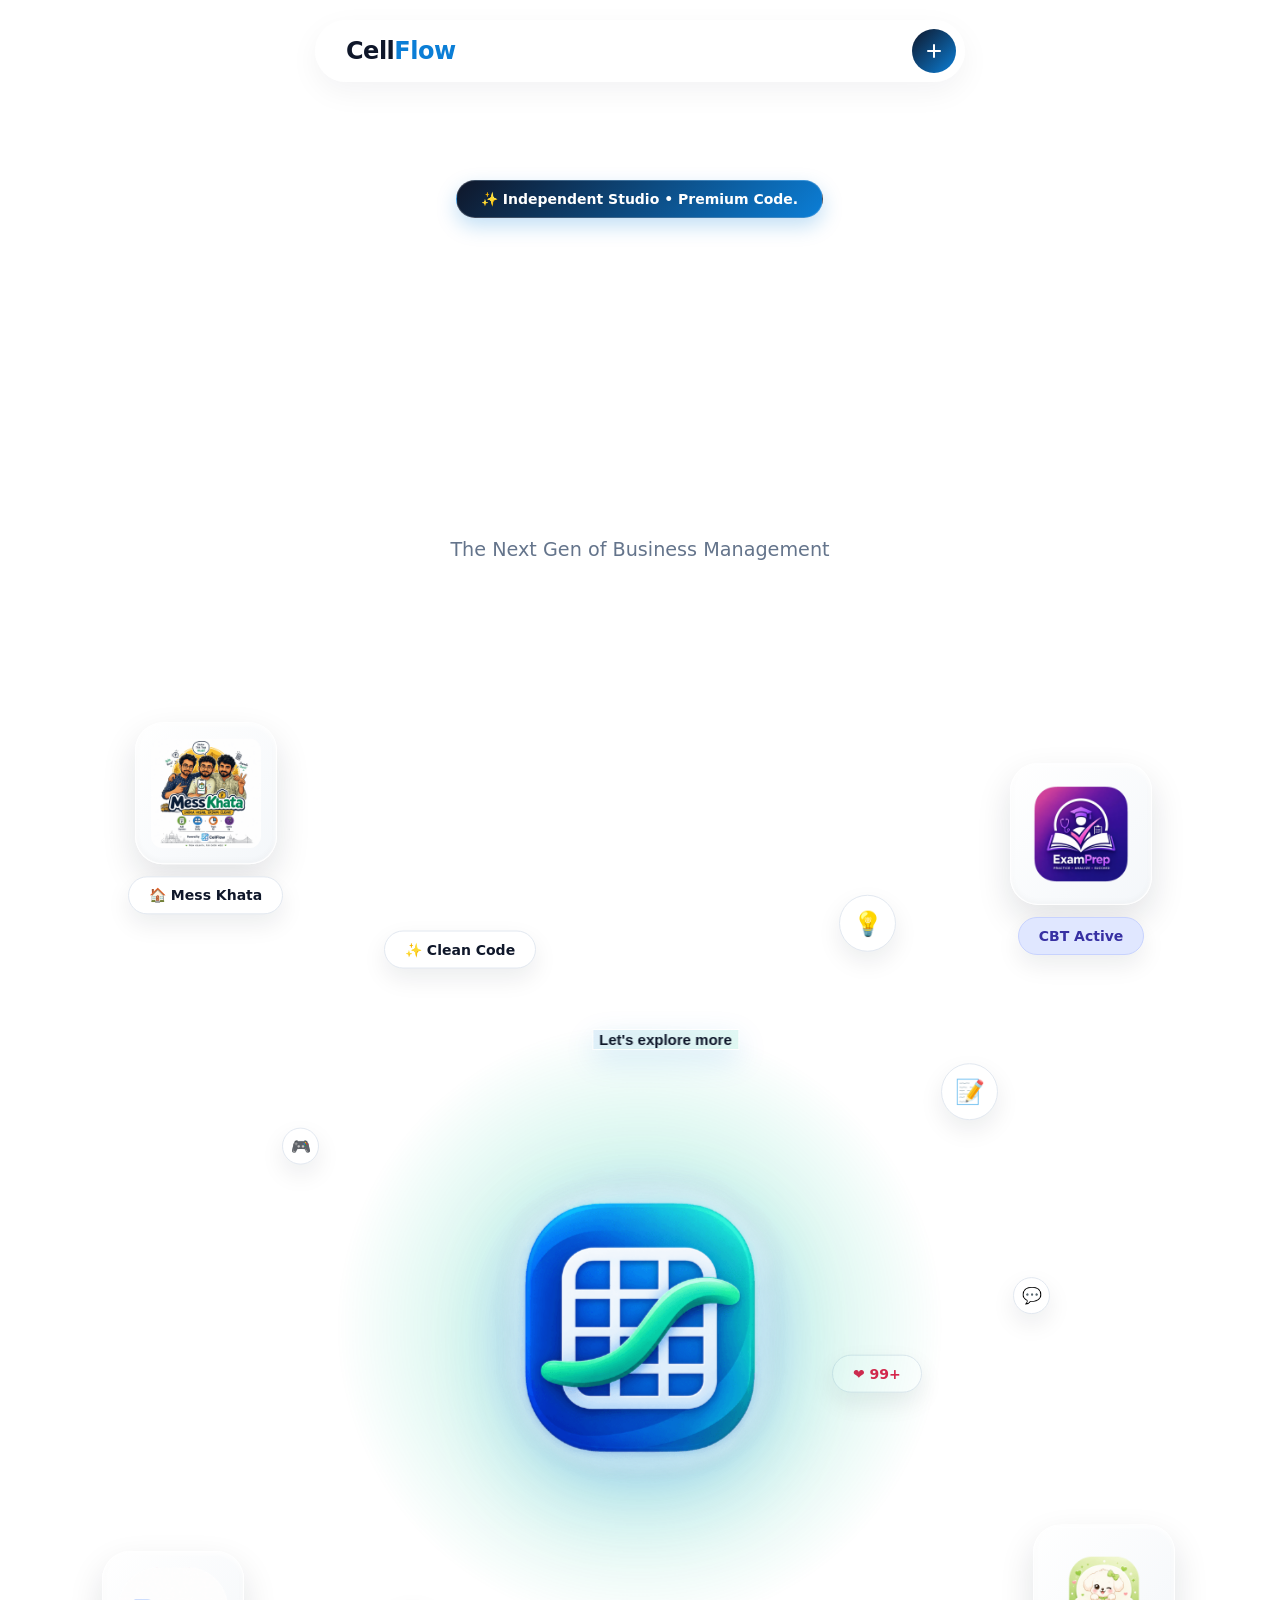
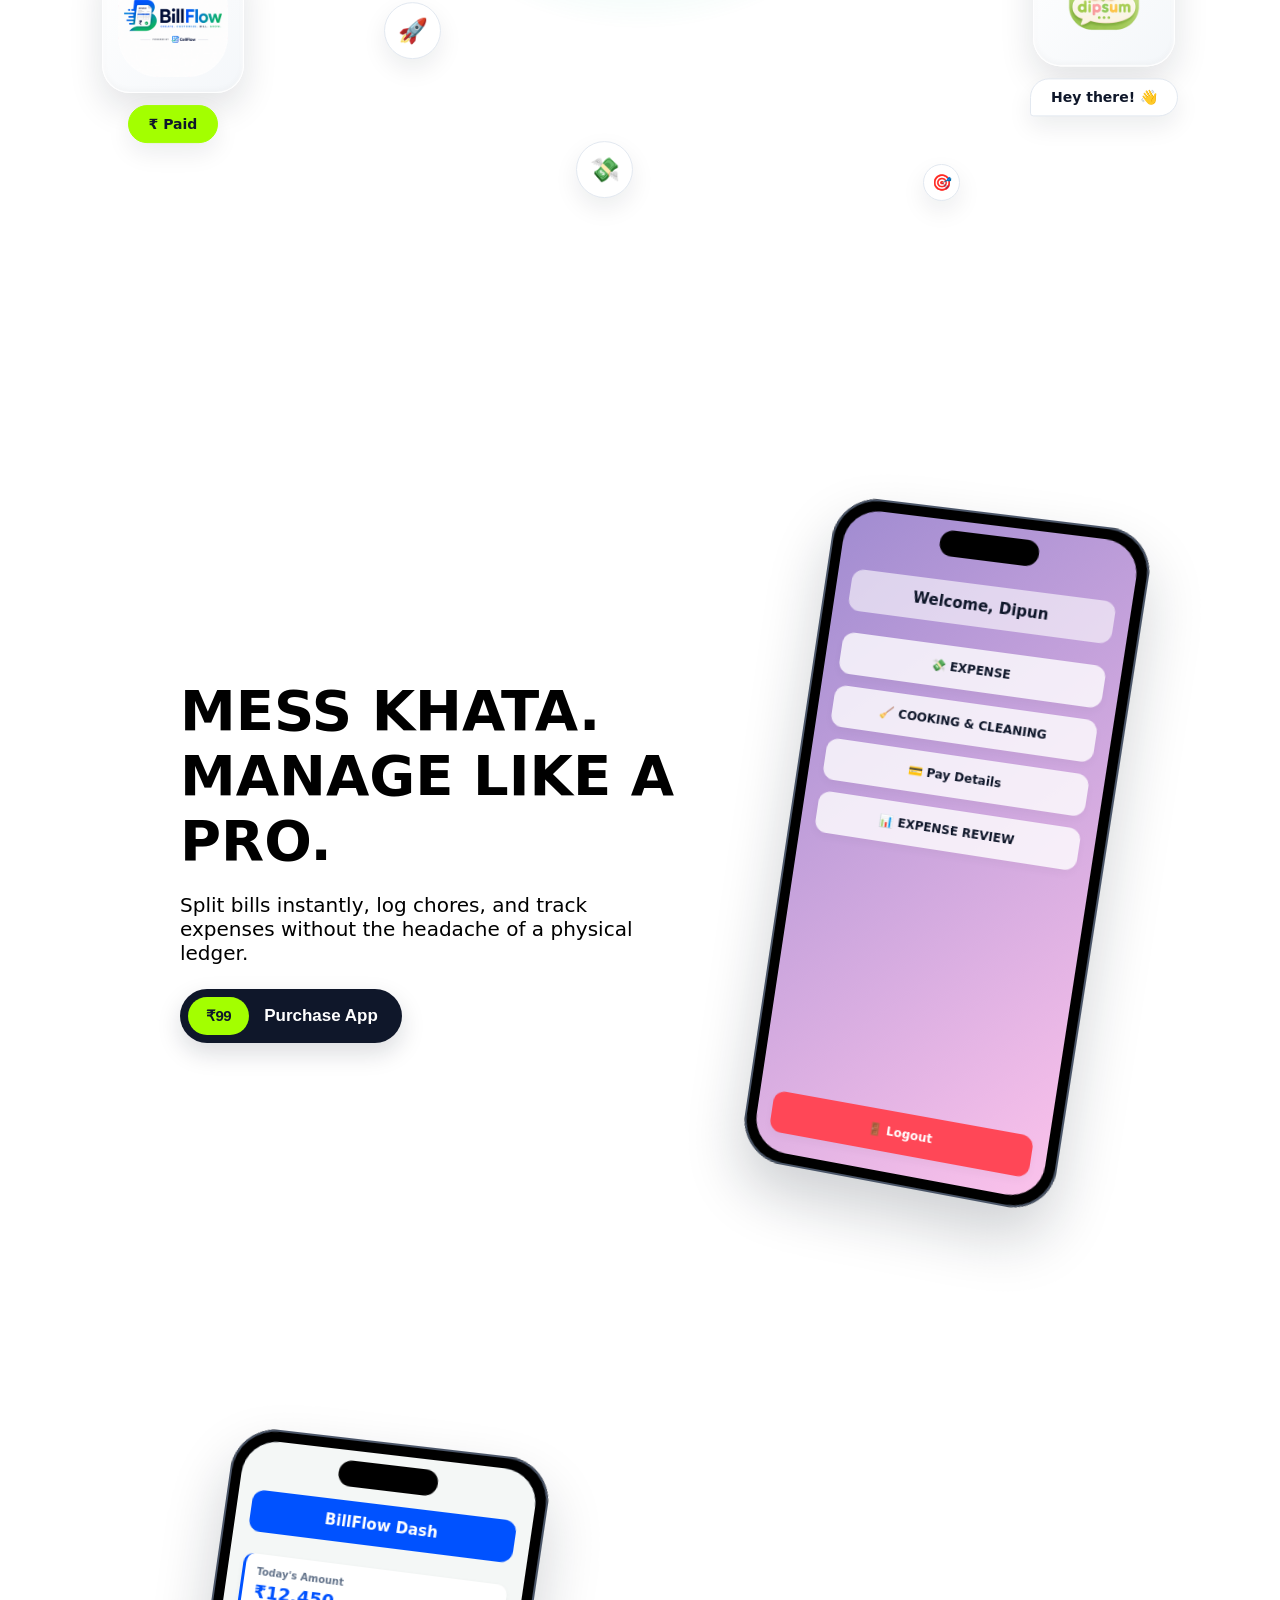
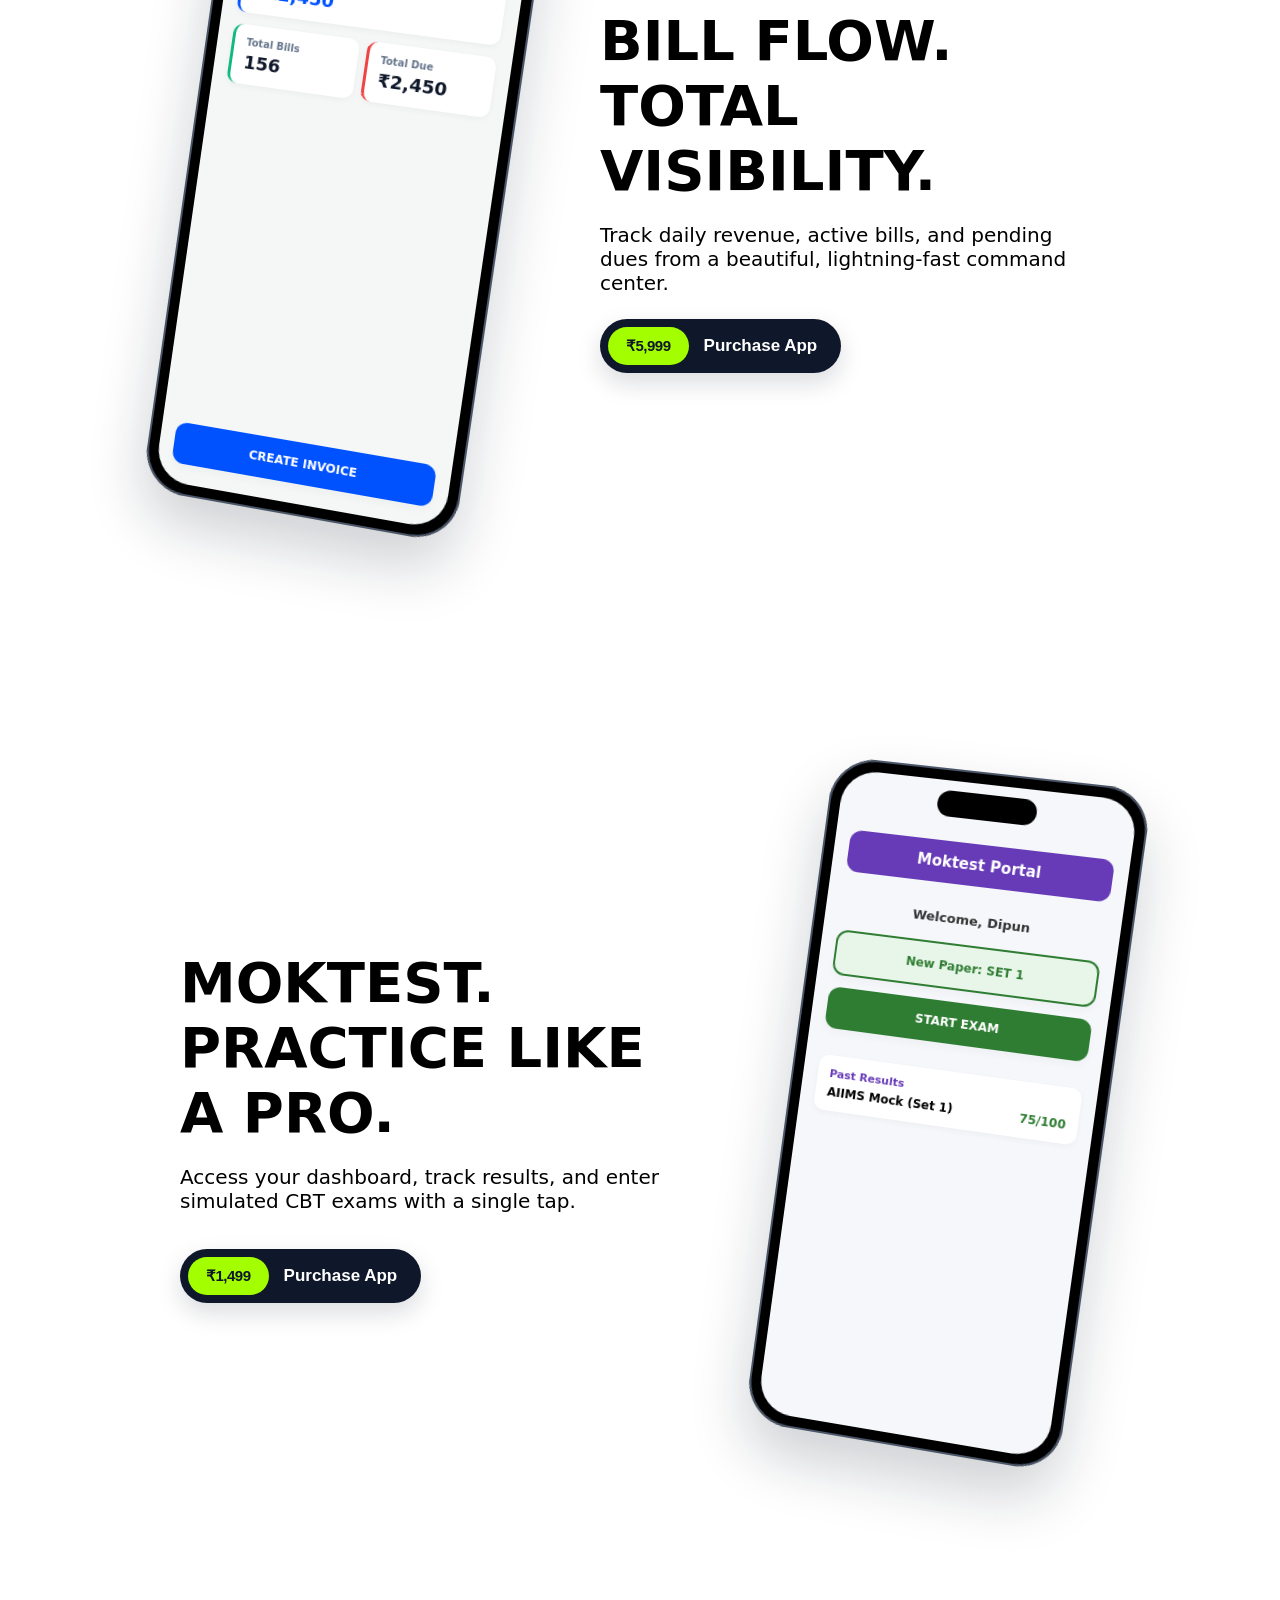
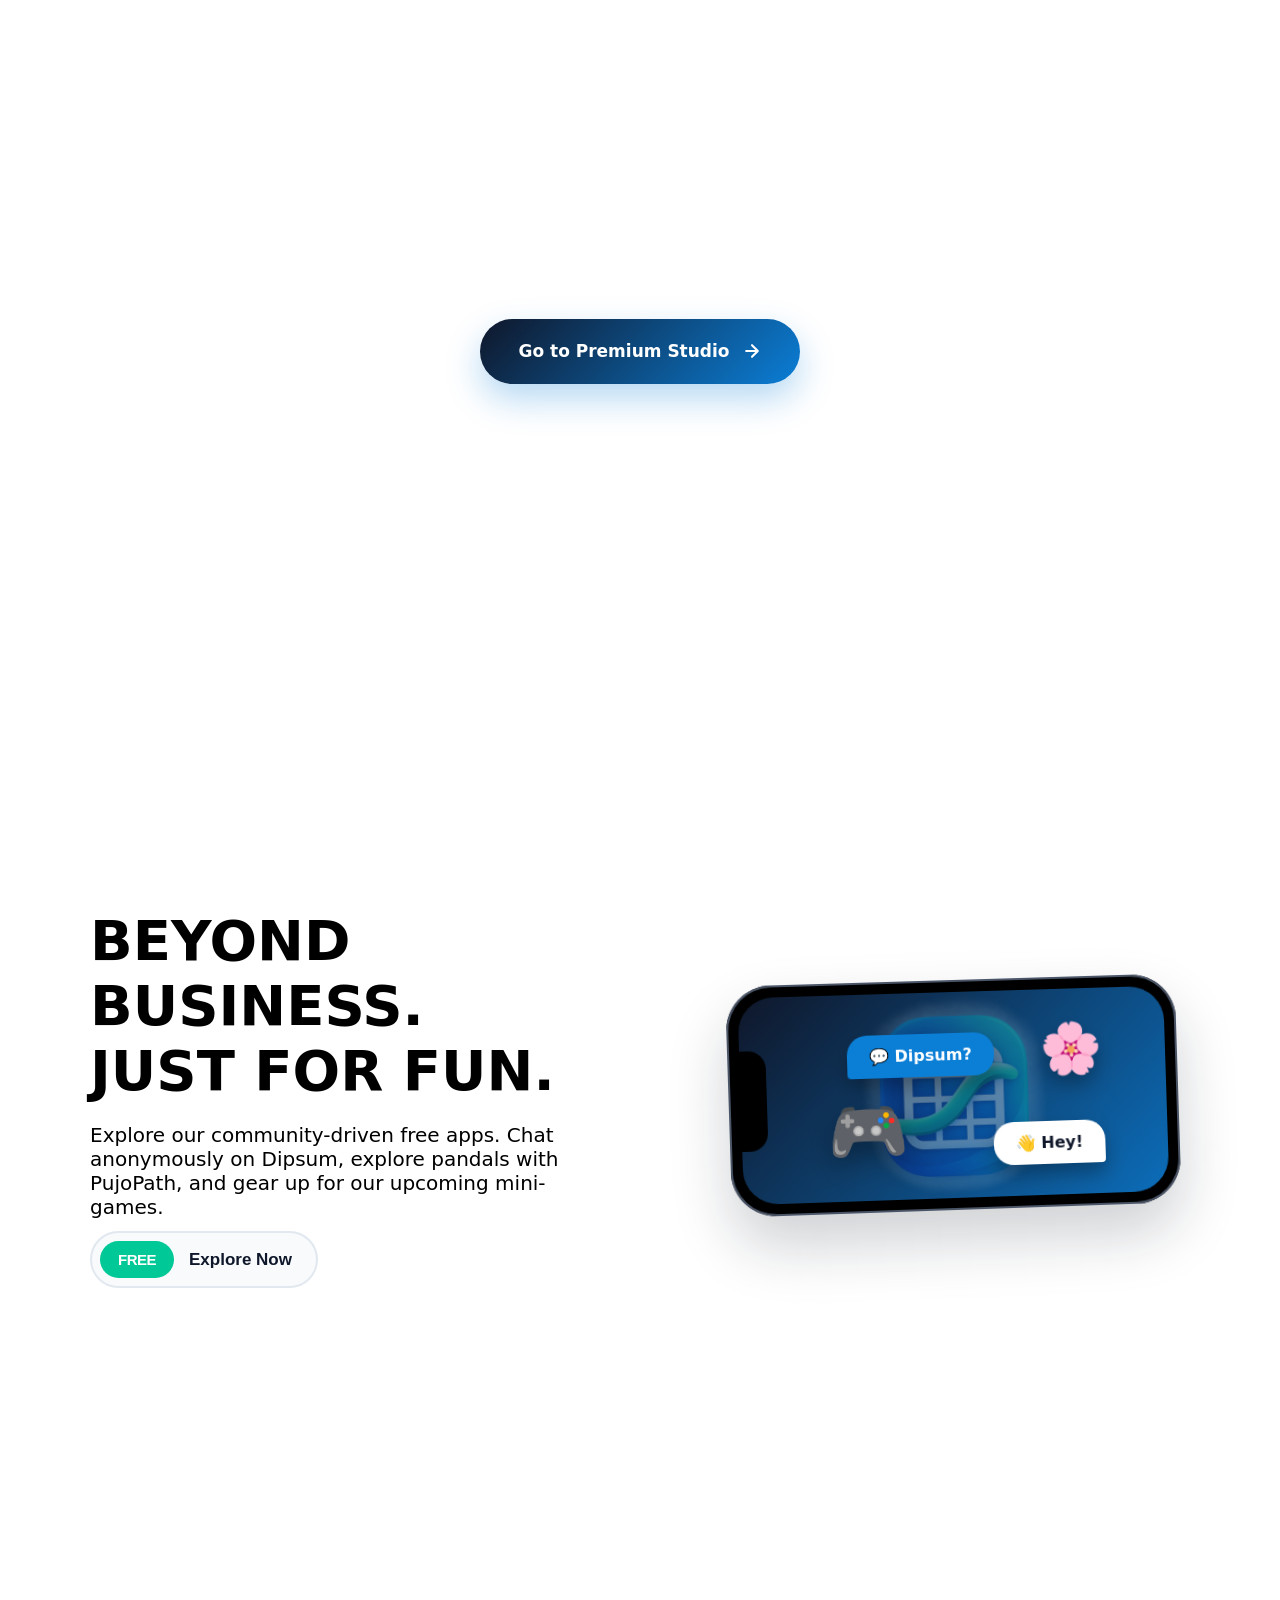
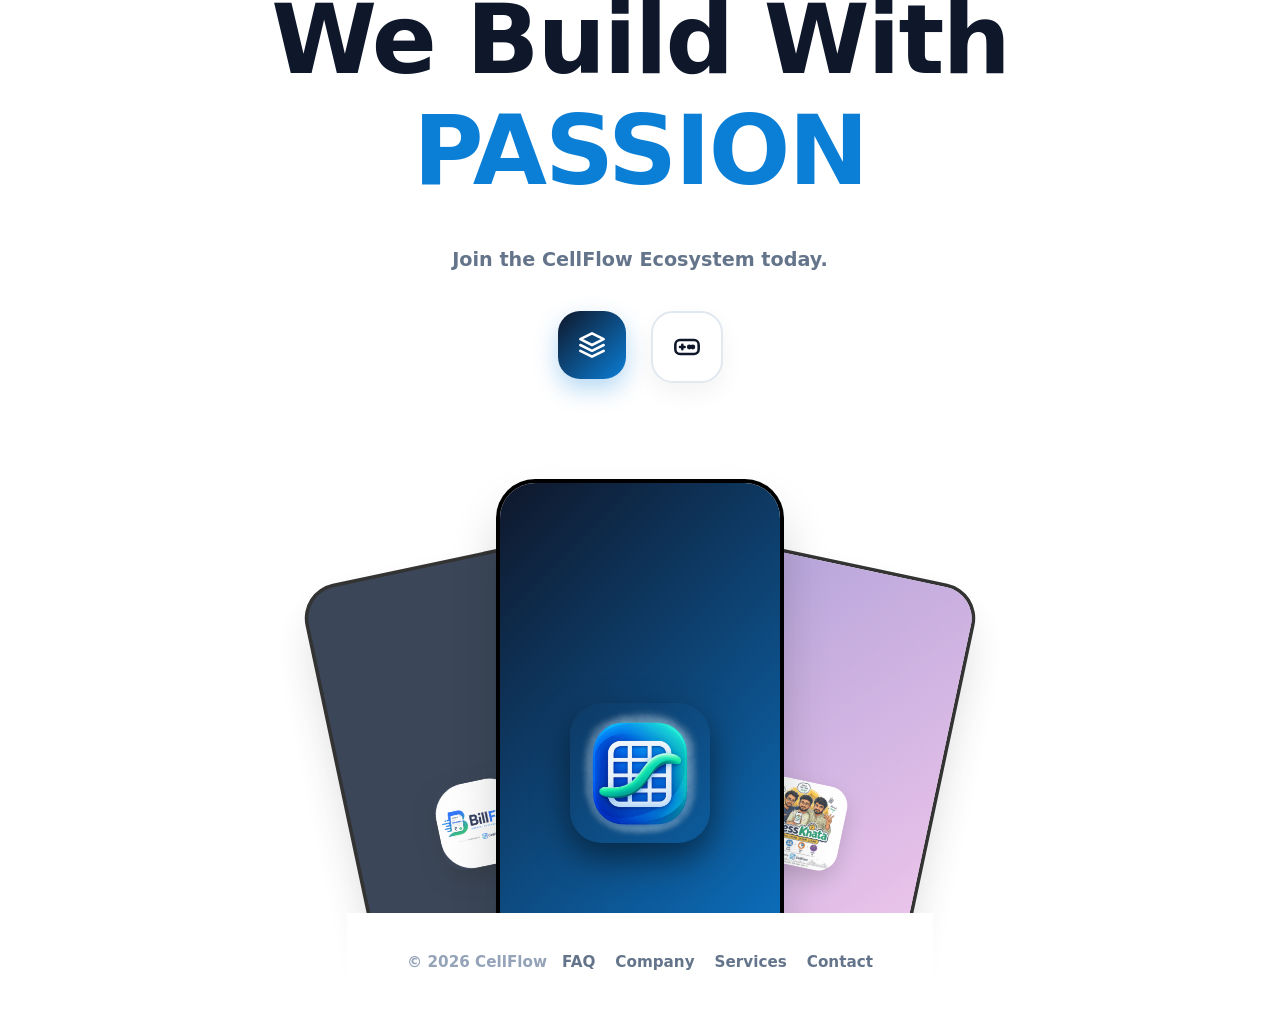
==== commit b871b59c: "Update index.html" ====
--- a/index.html
+++ b/index.html
@@ -560,18 +560,18 @@
             </div>
 
         </div>
+
+        <!-- 6. MINIMALIST GLASS FOOTER (Now inside the section!) -->
+        <footer class="cf-footer">
+            <span>© 2026 CellFlow</span>
+            <div class="footer-links">
+                <a href="faq.html" class="cf-page-link">FAQ</a>
+                <a href="about.html" class="cf-page-link">Company</a>
+                <a href="request.html?type=service" class="cf-page-link">Services</a>
+                <a href="about.html#contact" class="cf-page-link">Contact</a>
+            </div>
+        </footer>
     </section>
-    
-    <!-- 6. MINIMALIST FOOTER -->
-    <footer class="cf-footer">
-        <span>© 2026 CellFlow</span>
-        <div class="footer-links">
-            <a href="faq.html" class="cf-page-link">FAQ</a>
-            <a href="about.html" class="cf-page-link">Company</a>
-            <a href="request.html?type=service" class="cf-page-link">Services</a>
-            <a href="about.html#contact" class="cf-page-link">Contact</a>
-        </div>
-    </footer>
     
     <script src="script.js"></script>
 </body>
--- a/style.css
+++ b/style.css
@@ -54,10 +54,19 @@
     padding: 8px 8px 8px 30px;
 }
 
+/* CellFlow Logo (Now a Link) */
 .cf-logo {
     font-size: 24px;
     font-weight: 900;
     letter-spacing: -0.5px;
+    text-decoration: none; /* Removes the link underline */
+    cursor: pointer;
+    transition: opacity 0.3s ease, transform 0.3s ease;
+}
+
+.cf-logo:hover {
+    opacity: 0.8; /* Subtle fade when hovered */
+    transform: scale(0.98); /* Slight press effect */
 }
 
 /* CellFlow Branded Toggle Button */
@@ -255,8 +264,8 @@
 /* Zappy-Style Text Slider Container */
 .cf-motto-container {
     position: relative;
-    /* Dynamically sizes height based on font size to prevent overlapping */
-    height: calc(clamp(3rem, 8vw, 6rem) * 2.2); 
+    /* Increased from 2.2 to 2.5 to prevent cropping the 'y', 'p', or 'g' on desktop */
+    height: calc(clamp(3rem, 8vw, 6rem) * 2.5); 
     width: 100%;
     margin-bottom: 20px;
     overflow: hidden; /* Keeps the text invisible until it slides into the box */
